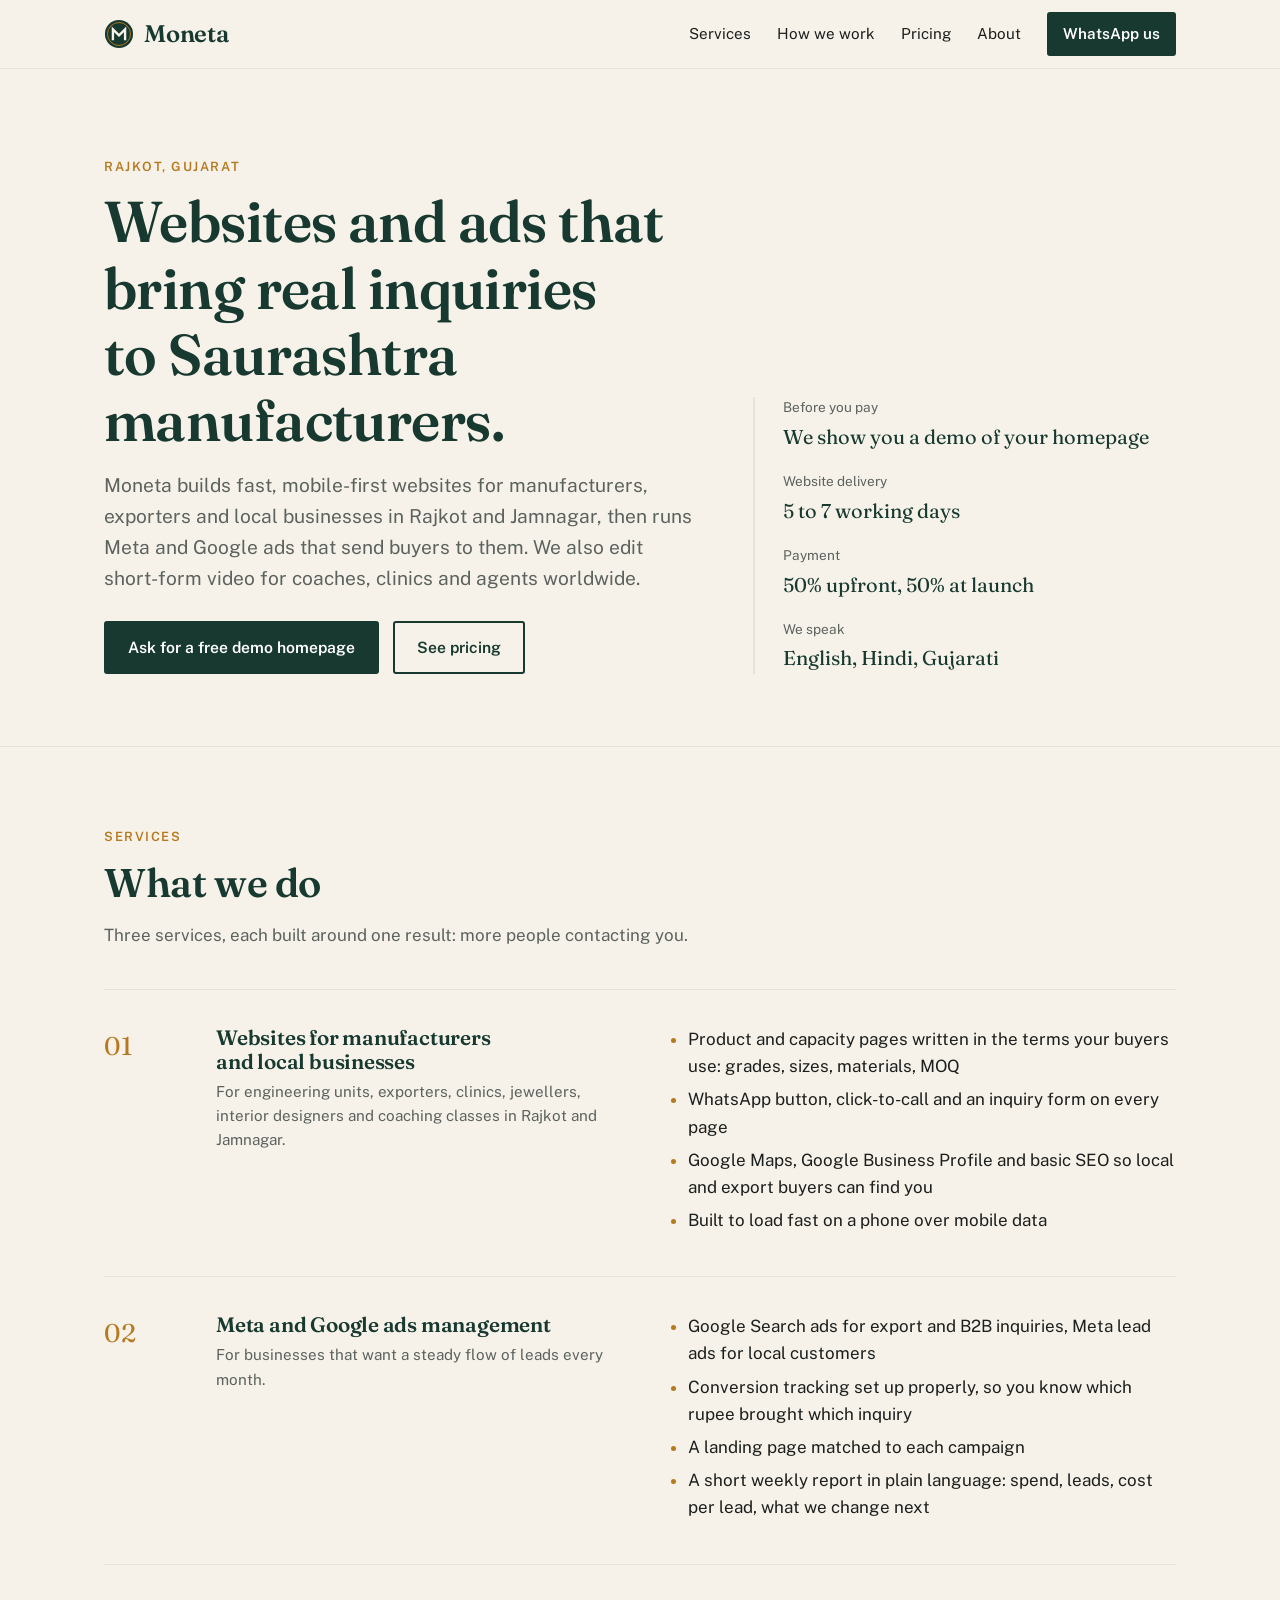
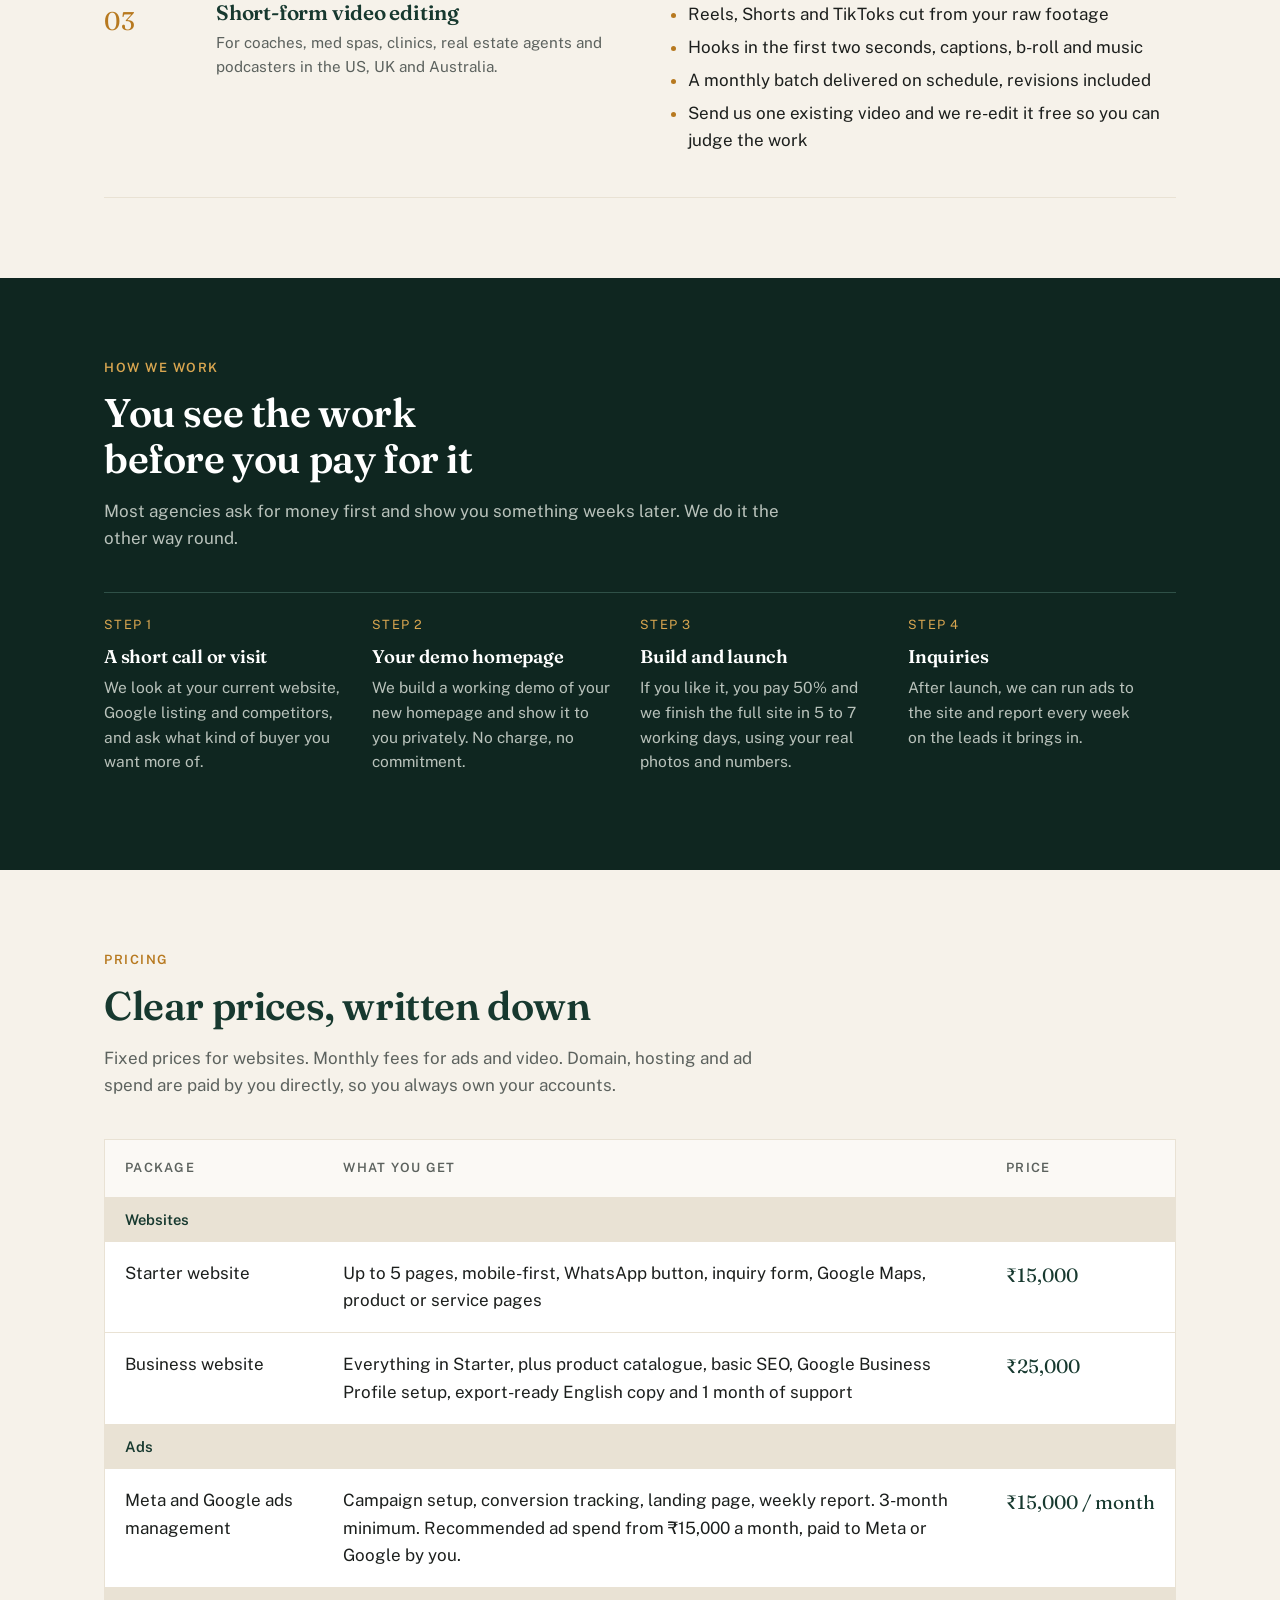
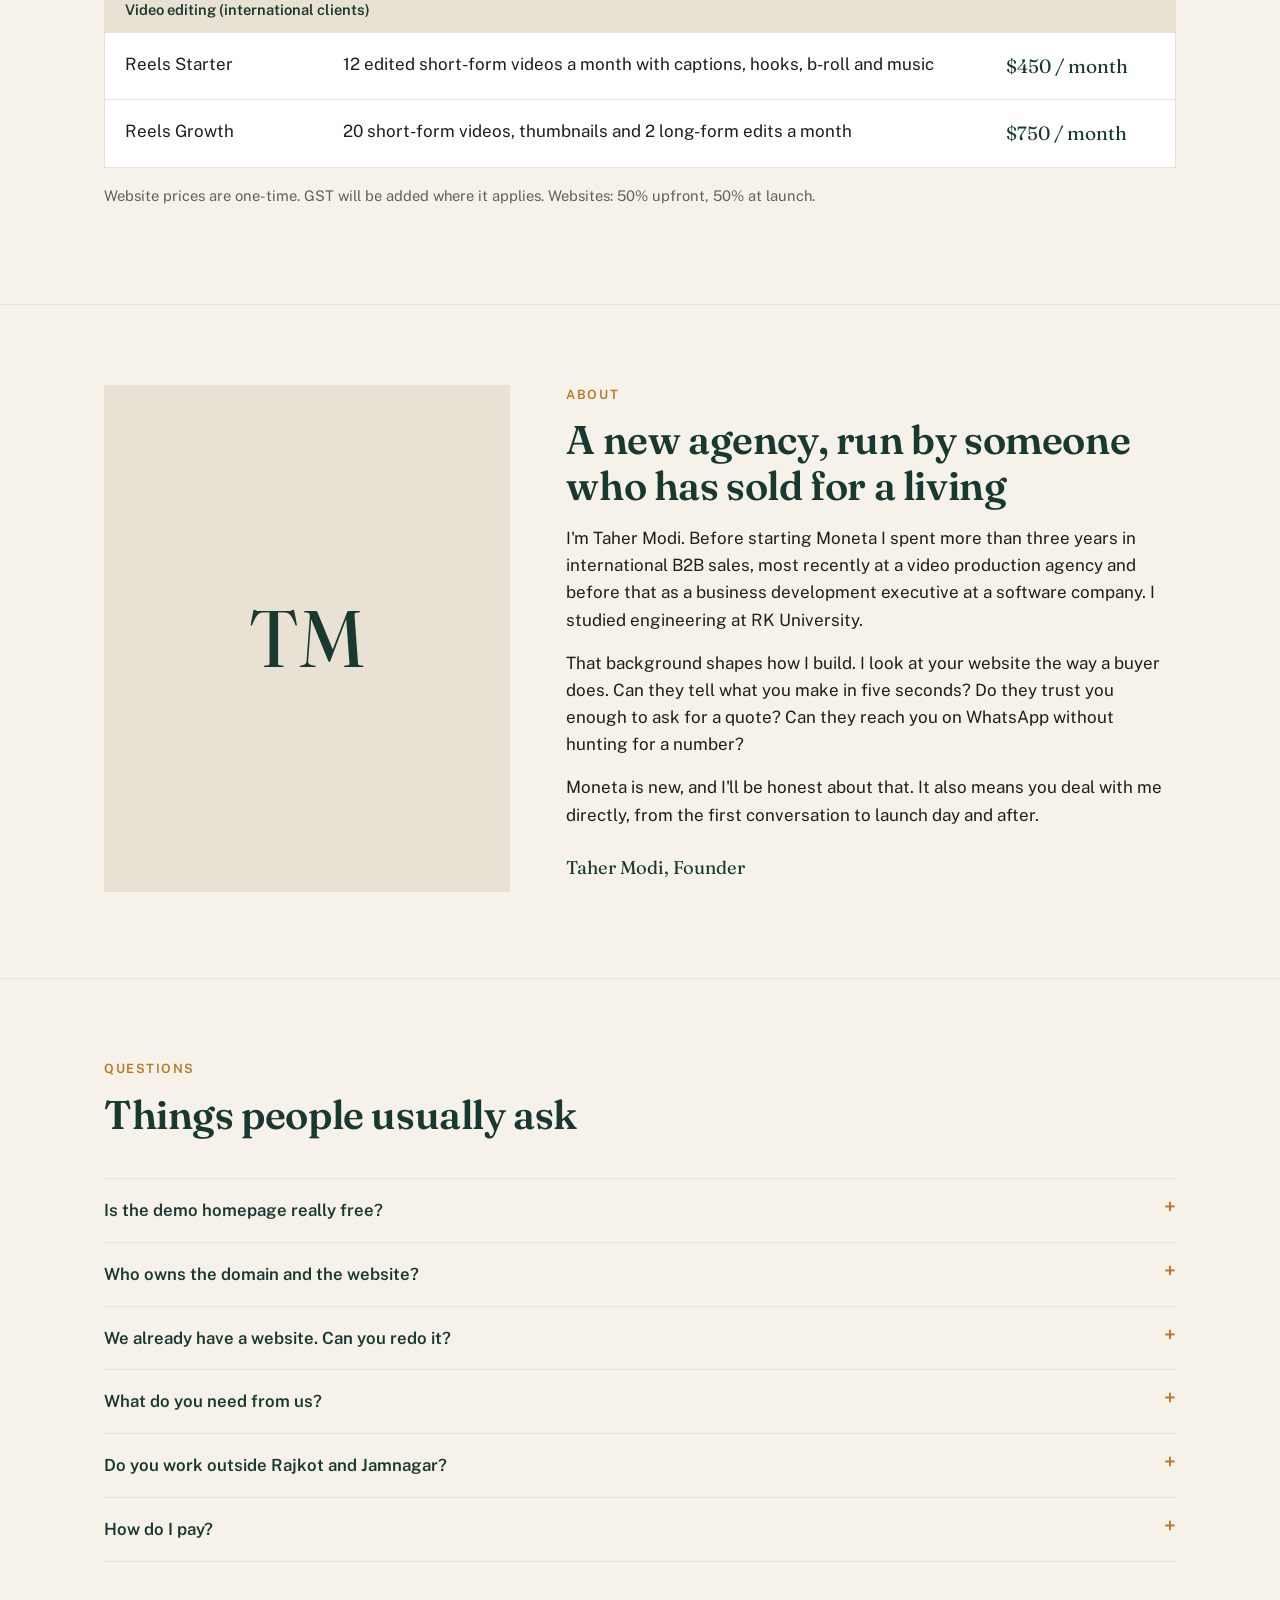
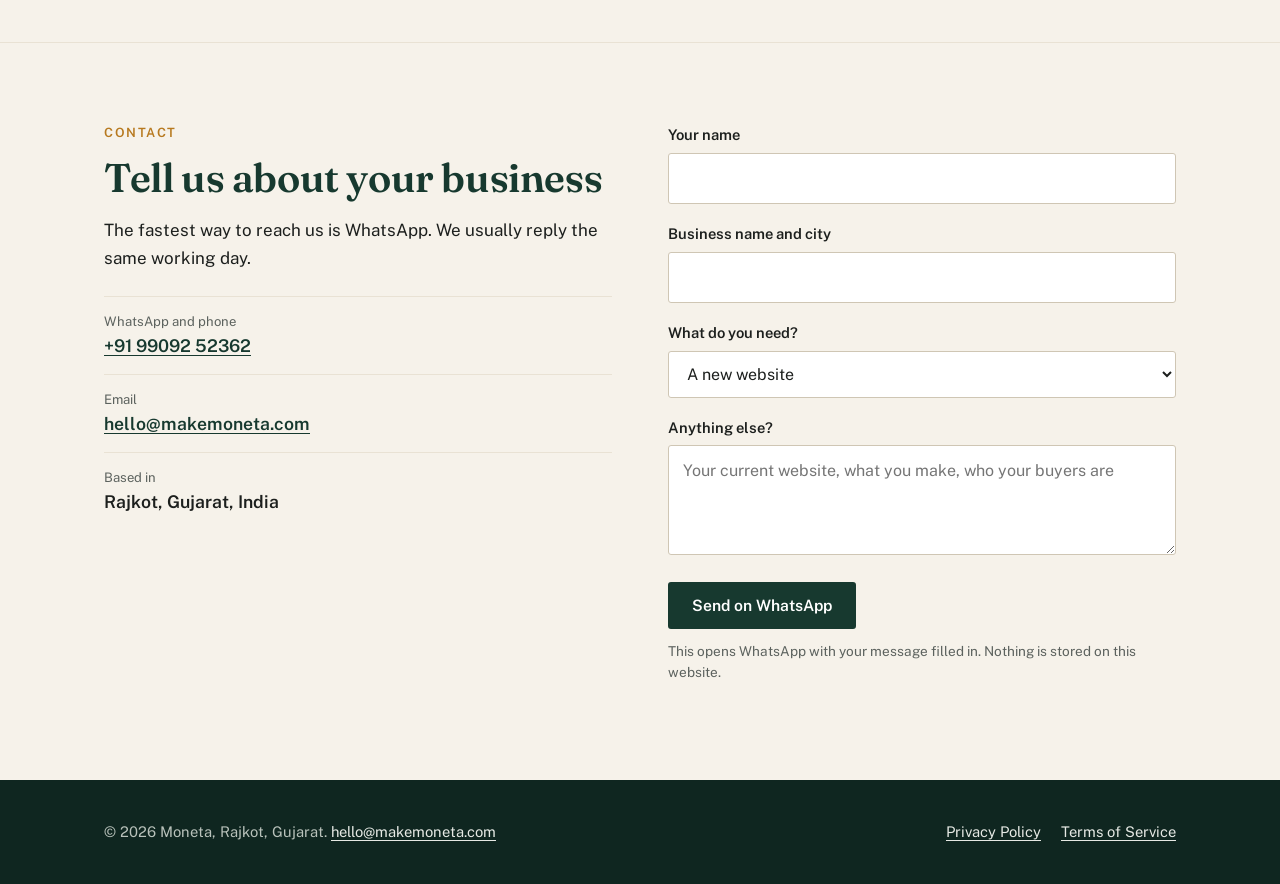
==== index.html @ 39cec923 "Add files via upload" ====
<!DOCTYPE html>
<html lang="en-IN">
<head>
<meta charset="utf-8">
<meta name="viewport" content="width=device-width, initial-scale=1">
<title>Moneta | Websites and ads for Rajkot and Jamnagar manufacturers</title>
<meta name="description" content="Moneta builds mobile-first websites and runs Meta and Google ads for manufacturers, exporters and local businesses in Rajkot and Jamnagar. See a free demo of your homepage before you pay.">
<link rel="canonical" href="https://www.makemoneta.com/">
<link rel="icon" href="favicon.svg" type="image/svg+xml">
<meta property="og:type" content="website">
<meta property="og:title" content="Moneta | Websites and ads that bring inquiries">
<meta property="og:description" content="Websites, Meta and Google ads for Rajkot and Jamnagar manufacturers. Short-form video editing for clients worldwide.">
<meta property="og:url" content="https://www.makemoneta.com/">
<meta name="theme-color" content="#17392f">
<link rel="preconnect" href="https://fonts.googleapis.com">
<link rel="preconnect" href="https://fonts.gstatic.com" crossorigin>
<link href="https://fonts.googleapis.com/css2?family=Fraunces:opsz,wght@9..144,500;9..144,600&family=Public+Sans:wght@400;600&display=swap" rel="stylesheet">
<link rel="stylesheet" href="styles.css">
<script type="application/ld+json">
{
  "@context": "https://schema.org",
  "@type": "ProfessionalService",
  "name": "Moneta",
  "url": "https://www.makemoneta.com/",
  "email": "hello@makemoneta.com",
  "telephone": "+91-99092-52362",
  "founder": { "@type": "Person", "name": "Taher Modi" },
  "address": { "@type": "PostalAddress", "addressLocality": "Rajkot", "addressRegion": "Gujarat", "addressCountry": "IN" },
  "areaServed": ["Rajkot", "Jamnagar", "Gujarat", "India", "Worldwide"],
  "description": "Websites, Meta and Google ads management, and short-form video editing."
}
</script>
</head>
<body>

<header class="site-header">
  <div class="wrap">
    <a class="brand" href="#top" aria-label="Moneta home">
      <svg viewBox="0 0 64 64" aria-hidden="true"><circle cx="32" cy="32" r="30" fill="#17392f"/><circle cx="32" cy="32" r="24.5" fill="none" stroke="#b7791f" stroke-width="2"/><path d="M19 43V22l13 13 13-13v21" fill="none" stroke="#f6f2ea" stroke-width="5" stroke-linecap="square"/></svg>
      <span>Moneta</span>
    </a>
    <nav class="nav" aria-label="Main">
      <a href="#services">Services</a>
      <a href="#process">How we work</a>
      <a href="#pricing">Pricing</a>
      <a href="#about">About</a>
      <a class="btn btn-primary btn-small" href="https://wa.me/919909252362?text=Hi%20Taher%2C%20I%20found%20Moneta%20on%20your%20website." target="_blank" rel="noopener">WhatsApp us</a>
    </nav>
  </div>
</header>

<main id="top">

<section class="hero">
  <div class="wrap">
    <div>
      <span class="label">Rajkot, Gujarat</span>
      <h1>Websites and ads that bring real inquiries to Saurashtra manufacturers.</h1>
      <p class="lead">Moneta builds fast, mobile-first websites for manufacturers, exporters and local businesses in Rajkot and Jamnagar, then runs Meta and Google ads that send buyers to them. We also edit short-form video for coaches, clinics and agents worldwide.</p>
      <div class="actions">
        <a class="btn btn-primary" href="https://wa.me/919909252362?text=Hi%20Taher%2C%20I%27d%20like%20a%20free%20demo%20homepage%20for%20my%20business." target="_blank" rel="noopener">Ask for a free demo homepage</a>
        <a class="btn btn-ghost" href="#pricing">See pricing</a>
      </div>
    </div>
    <aside class="hero-facts" aria-label="Key facts">
      <dl>
        <dt>Before you pay</dt>
        <dd>We show you a demo of your homepage</dd>
        <dt>Website delivery</dt>
        <dd>5 to 7 working days</dd>
        <dt>Payment</dt>
        <dd>50% upfront, 50% at launch</dd>
        <dt>We speak</dt>
        <dd>English, Hindi, Gujarati</dd>
      </dl>
    </aside>
  </div>
</section>

<section id="services" class="rule">
  <div class="wrap">
    <div class="section-head">
      <span class="label">Services</span>
      <h2>What we do</h2>
      <p>Three services, each built around one result: more people contacting you.</p>
    </div>

    <div class="service">
      <div class="num">01</div>
      <div>
        <h3>Websites for manufacturers and local businesses</h3>
        <p class="for">For engineering units, exporters, clinics, jewellers, interior designers and coaching classes in Rajkot and Jamnagar.</p>
      </div>
      <ul>
        <li>Product and capacity pages written in the terms your buyers use: grades, sizes, materials, MOQ</li>
        <li>WhatsApp button, click-to-call and an inquiry form on every page</li>
        <li>Google Maps, Google Business Profile and basic SEO so local and export buyers can find you</li>
        <li>Built to load fast on a phone over mobile data</li>
      </ul>
    </div>

    <div class="service">
      <div class="num">02</div>
      <div>
        <h3>Meta and Google ads management</h3>
        <p class="for">For businesses that want a steady flow of leads every month.</p>
      </div>
      <ul>
        <li>Google Search ads for export and B2B inquiries, Meta lead ads for local customers</li>
        <li>Conversion tracking set up properly, so you know which rupee brought which inquiry</li>
        <li>A landing page matched to each campaign</li>
        <li>A short weekly report in plain language: spend, leads, cost per lead, what we change next</li>
      </ul>
    </div>

    <div class="service">
      <div class="num">03</div>
      <div>
        <h3>Short-form video editing</h3>
        <p class="for">For coaches, med spas, clinics, real estate agents and podcasters in the US, UK and Australia.</p>
      </div>
      <ul>
        <li>Reels, Shorts and TikToks cut from your raw footage</li>
        <li>Hooks in the first two seconds, captions, b-roll and music</li>
        <li>A monthly batch delivered on schedule, revisions included</li>
        <li>Send us one existing video and we re-edit it free so you can judge the work</li>
      </ul>
    </div>
  </div>
</section>

<section id="process" class="dark">
  <div class="wrap">
    <div class="section-head">
      <span class="label">How we work</span>
      <h2>You see the work before you pay for it</h2>
      <p>Most agencies ask for money first and show you something weeks later. We do it the other way round.</p>
    </div>
    <ol class="steps">
      <li>
        <h3>A short call or visit</h3>
        <p>We look at your current website, Google listing and competitors, and ask what kind of buyer you want more of.</p>
      </li>
      <li>
        <h3>Your demo homepage</h3>
        <p>We build a working demo of your new homepage and show it to you privately. No charge, no commitment.</p>
      </li>
      <li>
        <h3>Build and launch</h3>
        <p>If you like it, you pay 50% and we finish the full site in 5 to 7 working days, using your real photos and numbers.</p>
      </li>
      <li>
        <h3>Inquiries</h3>
        <p>After launch, we can run ads to the site and report every week on the leads it brings in.</p>
      </li>
    </ol>
  </div>
</section>

<section id="pricing">
  <div class="wrap">
    <div class="section-head">
      <span class="label">Pricing</span>
      <h2>Clear prices, written down</h2>
      <p>Fixed prices for websites. Monthly fees for ads and video. Domain, hosting and ad spend are paid by you directly, so you always own your accounts.</p>
    </div>
    <table class="price-table">
      <thead>
        <tr><th scope="col">Package</th><th scope="col">What you get</th><th scope="col">Price</th></tr>
      </thead>
      <tbody>
        <tr class="group"><td colspan="3">Websites</td></tr>
        <tr>
          <td>Starter website</td>
          <td>Up to 5 pages, mobile-first, WhatsApp button, inquiry form, Google Maps, product or service pages</td>
          <td class="price">₹15,000</td>
        </tr>
        <tr>
          <td>Business website</td>
          <td>Everything in Starter, plus product catalogue, basic SEO, Google Business Profile setup, export-ready English copy and 1 month of support</td>
          <td class="price">₹25,000</td>
        </tr>
        <tr class="group"><td colspan="3">Ads</td></tr>
        <tr>
          <td>Meta and Google ads management</td>
          <td>Campaign setup, conversion tracking, landing page, weekly report. 3-month minimum. Recommended ad spend from ₹15,000 a month, paid to Meta or Google by you.</td>
          <td class="price">₹15,000 / month</td>
        </tr>
        <tr class="group"><td colspan="3">Video editing (international clients)</td></tr>
        <tr>
          <td>Reels Starter</td>
          <td>12 edited short-form videos a month with captions, hooks, b-roll and music</td>
          <td class="price">$450 / month</td>
        </tr>
        <tr>
          <td>Reels Growth</td>
          <td>20 short-form videos, thumbnails and 2 long-form edits a month</td>
          <td class="price">$750 / month</td>
        </tr>
      </tbody>
    </table>
    <p class="note">Website prices are one-time. GST will be added where it applies. Websites: 50% upfront, 50% at launch.</p>
  </div>
</section>

<section id="about" class="about rule">
  <div class="wrap">
    <div class="photo">
      <!-- Replace with a real photo: <img src="taher-modi.jpg" alt="Taher Modi, founder of Moneta" width="800" height="1000"> -->
      <div class="initials" aria-hidden="true">TM</div>
    </div>
    <div>
      <span class="label">About</span>
      <h2>A new agency, run by someone who has sold for a living</h2>
      <p>I'm Taher Modi. Before starting Moneta I spent more than three years in international B2B sales, most recently at a video production agency and before that as a business development executive at a software company. I studied engineering at RK University.</p>
      <p>That background shapes how I build. I look at your website the way a buyer does. Can they tell what you make in five seconds? Do they trust you enough to ask for a quote? Can they reach you on WhatsApp without hunting for a number?</p>
      <p>Moneta is new, and I'll be honest about that. It also means you deal with me directly, from the first conversation to launch day and after.</p>
      <p class="sign">Taher Modi, Founder</p>
    </div>
  </div>
</section>

<section id="faq" class="faq rule">
  <div class="wrap">
    <div class="section-head">
      <span class="label">Questions</span>
      <h2>Things people usually ask</h2>
    </div>
    <details>
      <summary>Is the demo homepage really free?</summary>
      <p>Yes. We build it so you can see exactly what you would get. If it isn't right for you, you owe nothing and we don't publish it anywhere.</p>
    </details>
    <details>
      <summary>Who owns the domain and the website?</summary>
      <p>You do. The domain and hosting are bought in your name and paid by you. After the final payment, the website files are yours too.</p>
    </details>
    <details>
      <summary>We already have a website. Can you redo it?</summary>
      <p>Yes, most of our work is replacing old or slow sites. We keep your domain, move over what is still useful and rewrite the rest.</p>
    </details>
    <details>
      <summary>What do you need from us?</summary>
      <p>Your logo, product list, a few real photos of your unit, machines and products, and any certifications. If you don't have good photos, we can arrange a visit to take them.</p>
    </details>
    <details>
      <summary>Do you work outside Rajkot and Jamnagar?</summary>
      <p>Yes. Website and ads work can be done anywhere in India over WhatsApp and video calls. Video editing clients are mostly in the US, UK and Australia.</p>
    </details>
    <details>
      <summary>How do I pay?</summary>
      <p>Bank transfer or UPI for Indian clients, with a proper invoice. International clients can pay by bank transfer or an agreed payment platform.</p>
    </details>
  </div>
</section>

<section id="contact" class="contact rule">
  <div class="wrap">
    <div>
      <span class="label">Contact</span>
      <h2>Tell us about your business</h2>
      <p>The fastest way to reach us is WhatsApp. We usually reply the same working day.</p>
      <ul class="contact-list">
        <li><span>WhatsApp and phone</span><a href="https://wa.me/919909252362" target="_blank" rel="noopener">+91 99092 52362</a></li>
        <li><span>Email</span><a href="mailto:hello@makemoneta.com">hello@makemoneta.com</a></li>
        <li><span>Based in</span><strong>Rajkot, Gujarat, India</strong></li>
      </ul>
    </div>
    <form id="wa-form" novalidate>
      <label for="f-name">Your name</label>
      <input id="f-name" name="name" type="text" autocomplete="name" required>
      <label for="f-biz">Business name and city</label>
      <input id="f-biz" name="business" type="text" autocomplete="organization">
      <label for="f-need">What do you need?</label>
      <select id="f-need" name="need">
        <option>A new website</option>
        <option>A redesign of my current website</option>
        <option>Meta or Google ads</option>
        <option>Short-form video editing</option>
        <option>Not sure yet</option>
      </select>
      <label for="f-msg">Anything else?</label>
      <textarea id="f-msg" name="message" placeholder="Your current website, what you make, who your buyers are"></textarea>
      <button class="btn btn-primary" type="submit">Send on WhatsApp</button>
      <p class="hint">This opens WhatsApp with your message filled in. Nothing is stored on this website.</p>
    </form>
  </div>
</section>

</main>

<footer class="site-footer">
  <div class="wrap">
    <div>© 2026 Moneta, Rajkot, Gujarat. <a href="mailto:hello@makemoneta.com">hello@makemoneta.com</a></div>
    <nav aria-label="Legal">
      <a href="privacy.html">Privacy Policy</a>
      <a href="terms.html">Terms of Service</a>
    </nav>
  </div>
</footer>


<script>
document.getElementById('wa-form').addEventListener('submit', function (e) {
  e.preventDefault();
  var f = e.target.elements;
  var name = f['name'].value.trim();
  if (!name) { f['name'].focus(); return; }
  var lines = [
    'Hi Taher, I found Moneta on your website.',
    'Name: ' + name,
    f.business.value.trim() ? 'Business: ' + f.business.value.trim() : '',
    'Need: ' + f.need.value,
    f.message.value.trim() ? 'Details: ' + f.message.value.trim() : ''
  ].filter(Boolean).join('\n');
  window.open('https://wa.me/919909252362?text=' + encodeURIComponent(lines), '_blank', 'noopener');
});
</script>
</body>
</html>
---- styles.css ----
/* Moneta brand tokens: see brand guide (claude/moneta-brand-guide.md) */
:root {
  --ink: #1c1f1d;          /* body text */
  --forest: #17392f;       /* primary brand colour */
  --forest-deep: #0f2620;  /* dark sections */
  --brass: #b7791f;        /* accent, use sparingly */
  --paper: #f6f2ea;        /* page background */
  --sand: #e9e2d4;         /* panels, rules */
  --muted: #5c625e;        /* secondary text */
  --white: #ffffff;
  --serif: "Fraunces", Georgia, "Times New Roman", serif;
  --sans: "Public Sans", "Segoe UI", Roboto, Arial, sans-serif;
  --max: 1120px;
}

* { box-sizing: border-box; }
html { scroll-behavior: smooth; }
body {
  margin: 0;
  background: var(--paper);
  color: var(--ink);
  font-family: var(--sans);
  font-size: 17px;
  line-height: 1.6;
  -webkit-font-smoothing: antialiased;
}
img { max-width: 100%; display: block; }
a { color: var(--forest); text-underline-offset: 3px; }
a:hover { color: var(--brass); }
:focus-visible { outline: 2px solid var(--brass); outline-offset: 3px; }

.wrap { max-width: var(--max); margin: 0 auto; padding: 0 24px; }

h1, h2, h3 {
  font-family: var(--serif);
  font-weight: 600;
  line-height: 1.15;
  letter-spacing: -0.01em;
  color: var(--forest);
  margin: 0 0 16px;
  text-wrap: balance;
}
h1 { font-size: clamp(2.3rem, 5vw, 3.6rem); }
h2 { font-size: clamp(1.8rem, 3.4vw, 2.5rem); }
h3 { font-size: 1.3rem; }
p { margin: 0 0 16px; }

.label {
  font-size: 0.8rem;
  font-weight: 600;
  letter-spacing: 0.12em;
  text-transform: uppercase;
  color: var(--brass);
  margin-bottom: 12px;
  display: block;
}

/* Header */
.site-header {
  border-bottom: 1px solid var(--sand);
  background: var(--paper);
  position: sticky; top: 0; z-index: 10;
}
.site-header .wrap {
  display: flex; align-items: center; justify-content: space-between;
  height: 68px; gap: 24px;
}
.brand { display: flex; align-items: center; gap: 10px; text-decoration: none; color: var(--forest); }
.brand svg { width: 30px; height: 30px; }
.brand span { font-family: var(--serif); font-size: 1.5rem; font-weight: 600; letter-spacing: -0.01em; }
.nav { display: flex; gap: 26px; align-items: center; }
.nav a { text-decoration: none; color: var(--ink); font-size: 0.95rem; }
.nav a:hover { color: var(--forest); text-decoration: underline; }
.nav a.btn-primary, .nav a.btn-primary:hover { color: var(--white); text-decoration: none; }

.btn {
  display: inline-block;
  padding: 12px 22px;
  font-family: var(--sans);
  font-weight: 600;
  font-size: 0.98rem;
  text-decoration: none;
  border: 2px solid var(--forest);
  border-radius: 3px;
  cursor: pointer;
  transition: background-color .15s, color .15s;
}
.btn-primary { background: var(--forest); color: var(--white); }
.btn-primary:hover { background: var(--forest-deep); color: var(--white); }
.btn-ghost { background: transparent; color: var(--forest); }
.btn-ghost:hover { background: var(--forest); color: var(--white); }
.btn-small { padding: 8px 14px; font-size: 0.9rem; }

/* Hero */
.hero { padding: 88px 0 72px; }
.hero .wrap { display: grid; grid-template-columns: 1.4fr 1fr; gap: 56px; align-items: end; }
.hero p.lead { font-size: 1.2rem; color: var(--muted); max-width: 34em; }
.hero .actions { display: flex; gap: 14px; flex-wrap: wrap; margin-top: 28px; }
.hero-facts { border-left: 2px solid var(--sand); padding-left: 28px; }
.hero-facts dl { margin: 0; }
.hero-facts dt { font-size: 0.85rem; color: var(--muted); margin-top: 18px; }
.hero-facts dt:first-child { margin-top: 0; }
.hero-facts dd { margin: 2px 0 0; font-family: var(--serif); font-size: 1.25rem; color: var(--forest); }

/* Sections */
section { padding: 80px 0; }
.rule { border-top: 1px solid var(--sand); }
.section-head { max-width: 40em; margin-bottom: 40px; }
.section-head p { color: var(--muted); }

/* Services: stacked rows, not cards */
.service {
  display: grid;
  grid-template-columns: 80px 1fr 1.2fr;
  gap: 32px;
  padding: 36px 0;
  border-top: 1px solid var(--sand);
}
.service:last-child { border-bottom: 1px solid var(--sand); }
.service .num { font-family: var(--serif); font-size: 1.6rem; color: var(--brass); }
.service h3 { margin-bottom: 6px; }
.service .for { color: var(--muted); font-size: 0.95rem; margin: 0; }
.service ul { margin: 0; padding-left: 18px; }
.service li { margin-bottom: 6px; }
.service li::marker { color: var(--brass); }

/* Process */
.dark { background: var(--forest-deep); color: #e6e9e4; }
.dark h2, .dark h3 { color: var(--white); }
.dark .label { color: #d9a650; }
.dark .section-head p { color: #b9c2bb; }
.steps { list-style: none; margin: 0; padding: 0; display: grid; grid-template-columns: repeat(4, 1fr); gap: 0; counter-reset: step; }
.steps li { padding: 0 28px 0 0; border-top: 1px solid #2f5047; padding-top: 22px; counter-increment: step; }
.steps li::before { content: "Step " counter(step); display: block; font-size: 0.8rem; letter-spacing: 0.1em; text-transform: uppercase; color: #d9a650; margin-bottom: 10px; }
.steps h3 { font-size: 1.15rem; margin-bottom: 8px; }
.steps p { color: #b9c2bb; font-size: 0.97rem; }

/* Pricing table */
.price-table { width: 100%; border-collapse: collapse; background: var(--white); border: 1px solid var(--sand); }
.price-table th, .price-table td { text-align: left; padding: 18px 20px; border-bottom: 1px solid var(--sand); vertical-align: top; }
.price-table thead th { font-size: 0.8rem; letter-spacing: 0.1em; text-transform: uppercase; color: var(--muted); font-weight: 600; background: #fbf9f5; }
.price-table td.price { font-family: var(--serif); font-size: 1.2rem; color: var(--forest); white-space: nowrap; }
.price-table tr.group td { background: var(--sand); font-weight: 600; color: var(--forest); padding: 10px 20px; font-size: 0.92rem; }
.note { font-size: 0.92rem; color: var(--muted); margin-top: 16px; }

/* About */
.about .wrap { display: grid; grid-template-columns: 1fr 1.5fr; gap: 56px; align-items: start; }
.about .photo { background: var(--sand); aspect-ratio: 4 / 5; }
.about .photo img { width: 100%; height: 100%; object-fit: cover; }
.about .initials { width: 100%; height: 100%; display: flex; align-items: center; justify-content: center; font-family: var(--serif); font-size: 5rem; color: var(--forest); }
.about .sign { font-family: var(--serif); font-size: 1.15rem; color: var(--forest); margin-top: 24px; }

/* FAQ */
.faq details { border-top: 1px solid var(--sand); padding: 18px 0; }
.faq details:last-child { border-bottom: 1px solid var(--sand); }
.faq summary { cursor: pointer; font-weight: 600; font-size: 1.05rem; color: var(--forest); list-style: none; }
.faq summary::-webkit-details-marker { display: none; }
.faq summary::after { content: "+"; float: right; color: var(--brass); font-size: 1.3rem; line-height: 1; }
.faq details[open] summary::after { content: "\2212"; }
.faq details p { margin: 12px 0 0; color: var(--muted); max-width: 46em; }

/* Contact */
.contact .wrap { display: grid; grid-template-columns: 1fr 1fr; gap: 56px; }
.contact-list { list-style: none; padding: 0; margin: 24px 0 0; }
.contact-list li { padding: 14px 0; border-top: 1px solid var(--sand); }
.contact-list span { display: block; font-size: 0.82rem; color: var(--muted); }
.contact-list a, .contact-list strong { font-size: 1.1rem; font-weight: 600; }
form label { display: block; font-weight: 600; font-size: 0.92rem; margin: 0 0 6px; }
form input, form select, form textarea {
  width: 100%; padding: 12px 14px; font: inherit; font-size: 1rem;
  border: 1px solid #cfc6b4; background: var(--white); border-radius: 3px; margin-bottom: 18px; color: var(--ink);
}
form textarea { min-height: 110px; resize: vertical; }
form .hint { font-size: 0.85rem; color: var(--muted); margin-top: 12px; }

/* Footer */
.site-footer { background: var(--forest-deep); color: #b9c2bb; padding: 40px 0; font-size: 0.92rem; }
.site-footer .wrap { display: flex; justify-content: space-between; gap: 24px; flex-wrap: wrap; }
.site-footer a { color: #e6e9e4; }
.site-footer nav { display: flex; gap: 20px; flex-wrap: wrap; }

/* Legal pages */
.legal { padding: 64px 0 80px; }
.legal .wrap { max-width: 760px; }
.legal h2 { font-size: 1.4rem; margin-top: 36px; }
.legal .updated { color: var(--muted); font-size: 0.92rem; }

/* Floating WhatsApp (mobile) */
.wa-float {
  position: fixed; right: 16px; bottom: 16px; z-index: 20;
  background: #1f7a4d; color: var(--white); text-decoration: none;
  padding: 12px 18px; border-radius: 3px; font-weight: 600; font-size: 0.95rem;
  display: none;
}
.wa-float:hover { color: var(--white); background: #17603c; }

@media (max-width: 900px) {
  .nav a:not(.btn) { display: none; }
  .hero { padding: 56px 0 48px; }
  .hero .wrap, .about .wrap, .contact .wrap { grid-template-columns: 1fr; gap: 36px; }
  .hero-facts { border-left: 0; border-top: 2px solid var(--sand); padding: 24px 0 0; }
  .service { grid-template-columns: 1fr; gap: 10px; }
  .steps { grid-template-columns: 1fr 1fr; row-gap: 32px; }
  section { padding: 60px 0; }
  .about .photo { max-width: 320px; }
  .price-table th, .price-table td { padding: 14px 12px; }
}
@media (max-width: 560px) {
  .steps { grid-template-columns: 1fr; }
  .price-table thead { display: none; }
  .price-table, .price-table tbody, .price-table tr, .price-table td { display: block; width: 100%; }
  .price-table tr { border-bottom: 1px solid var(--sand); }
  .price-table td { border: 0; padding: 6px 14px; }
  .price-table td:first-child { padding-top: 16px; font-weight: 600; }
  .price-table td:last-child { padding-bottom: 16px; }
}
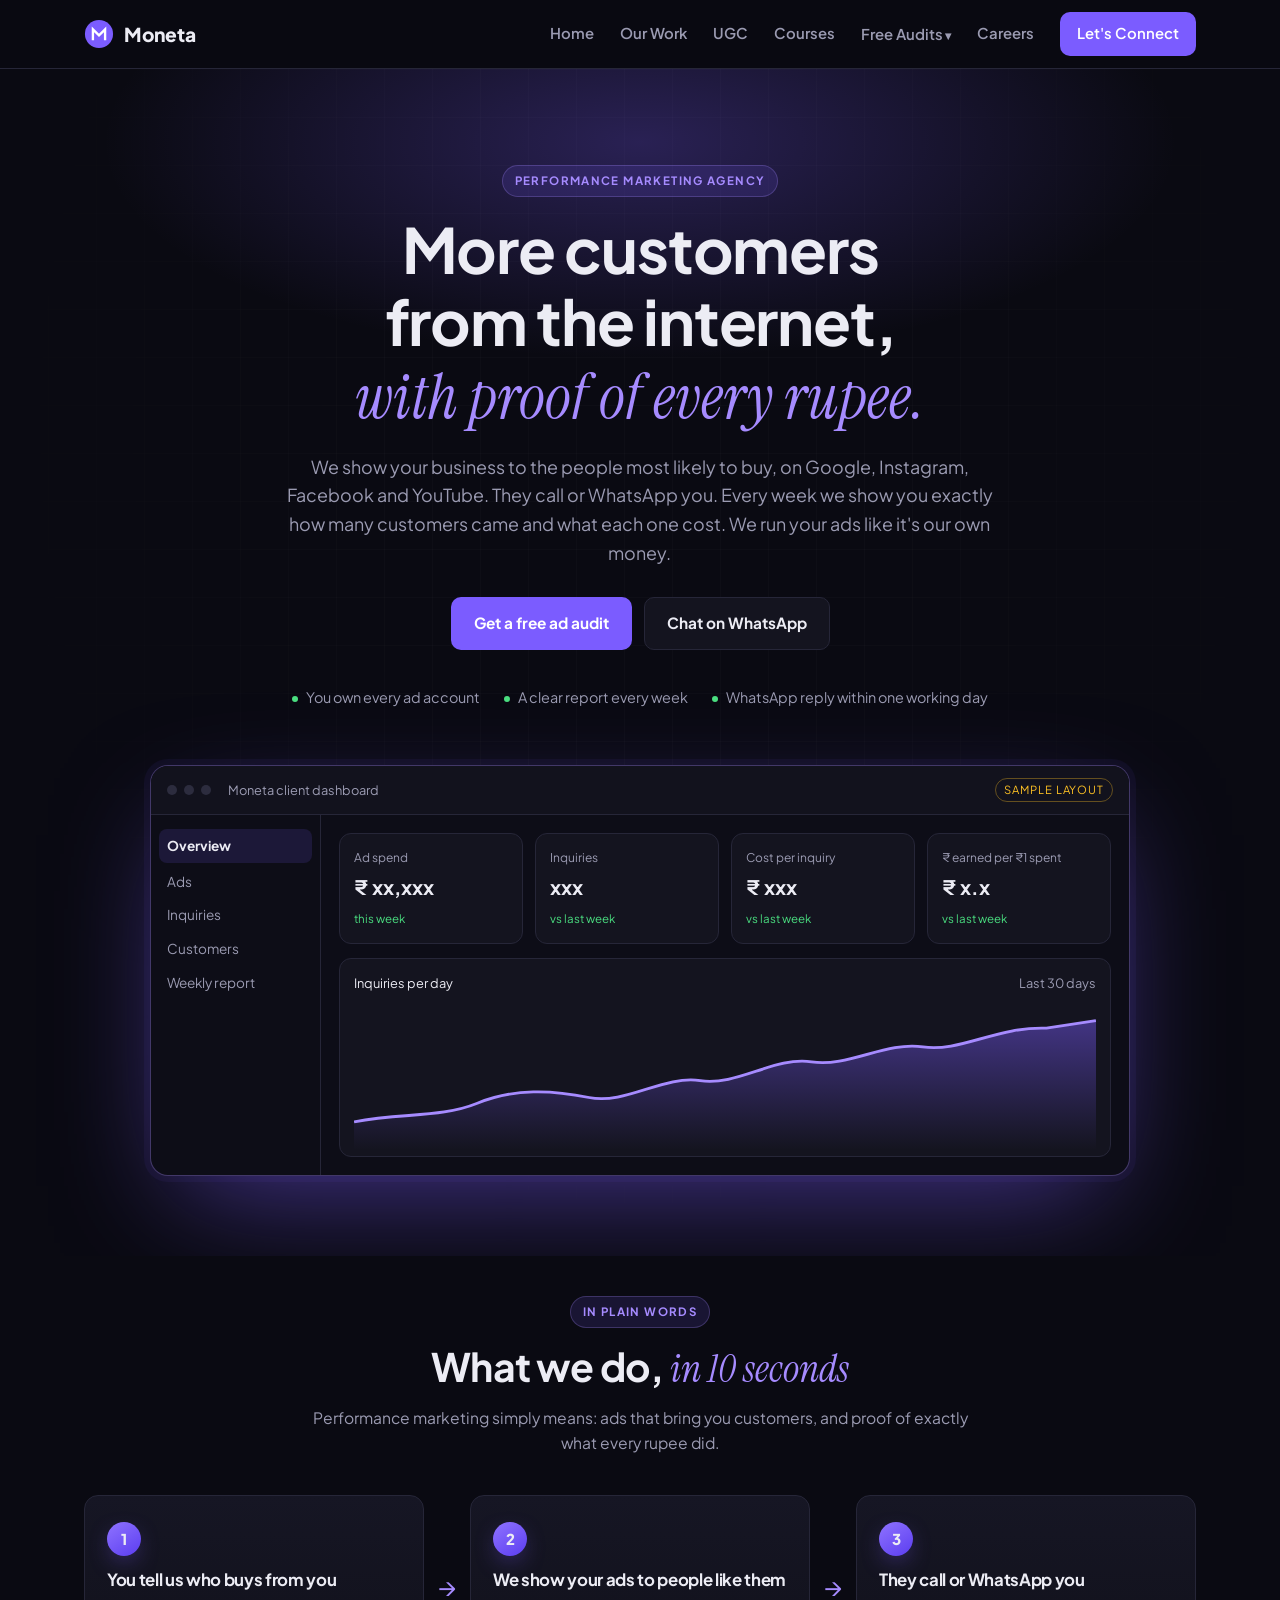
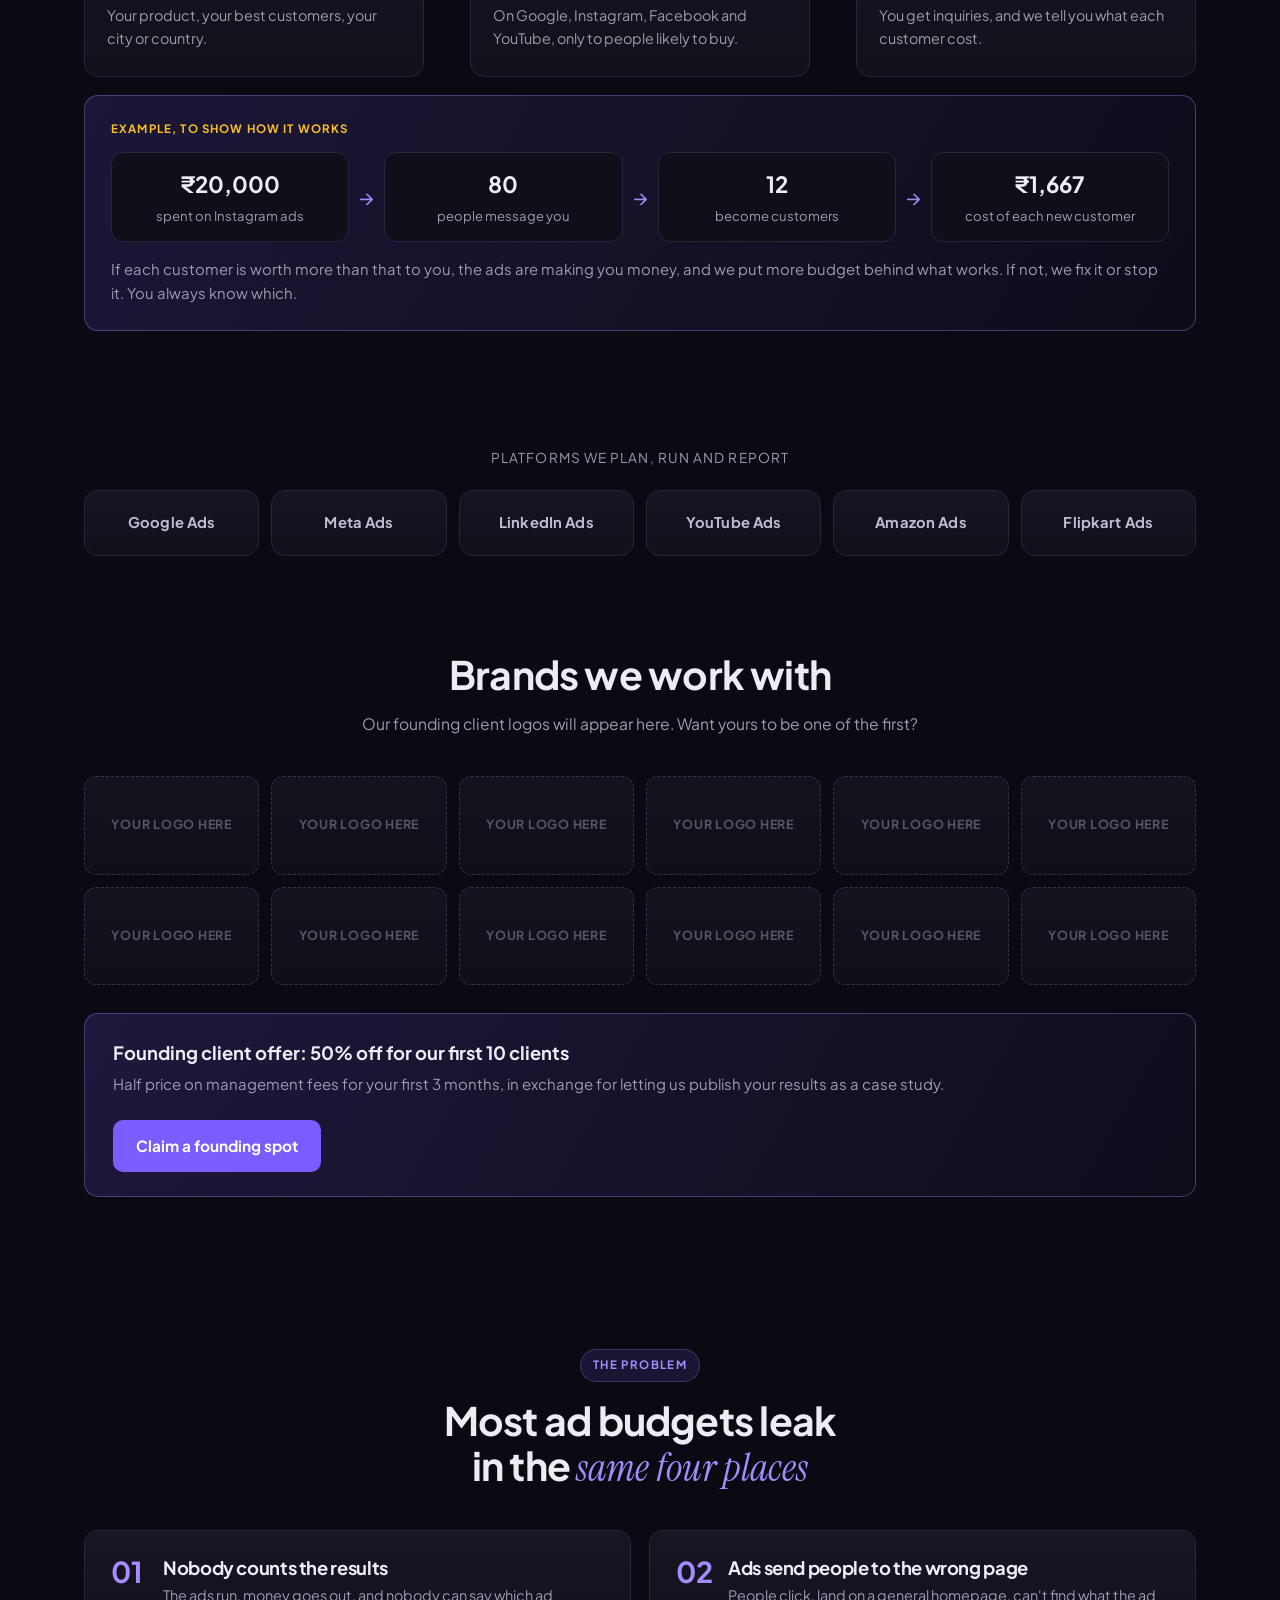
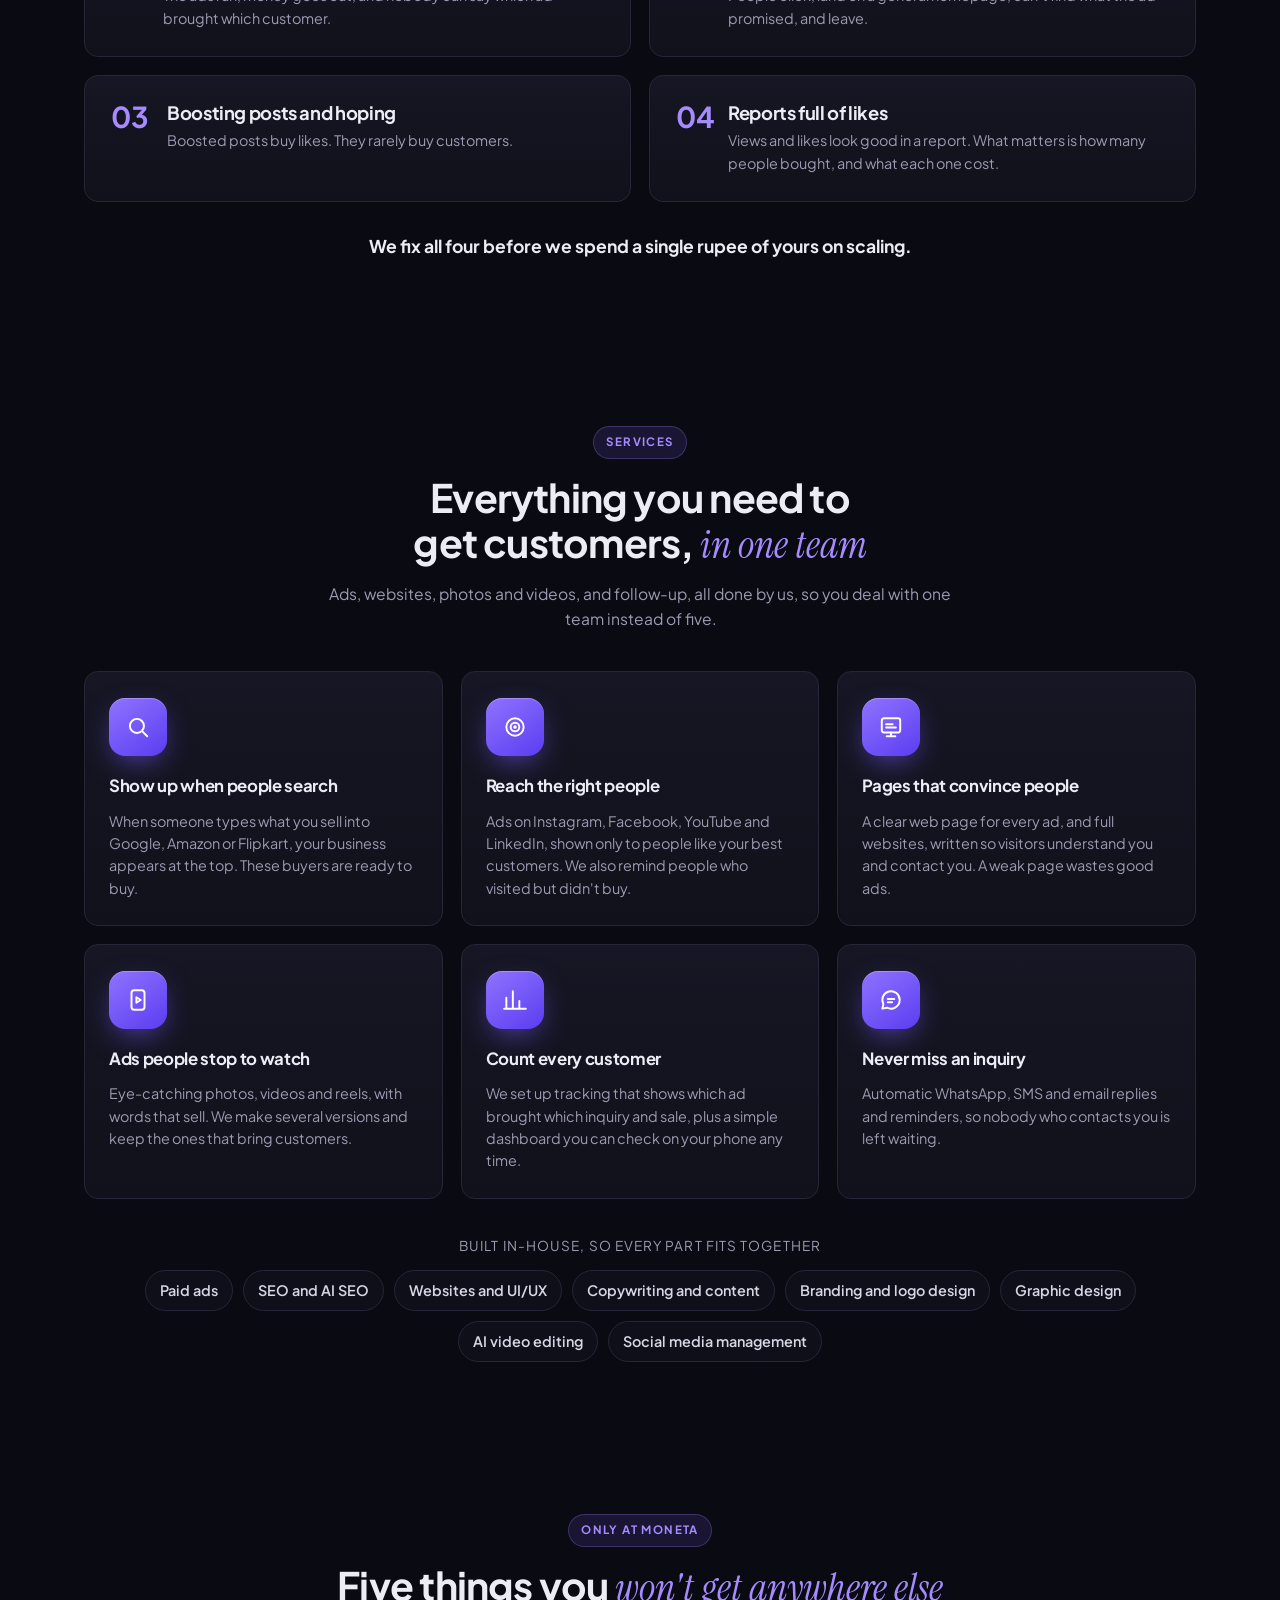
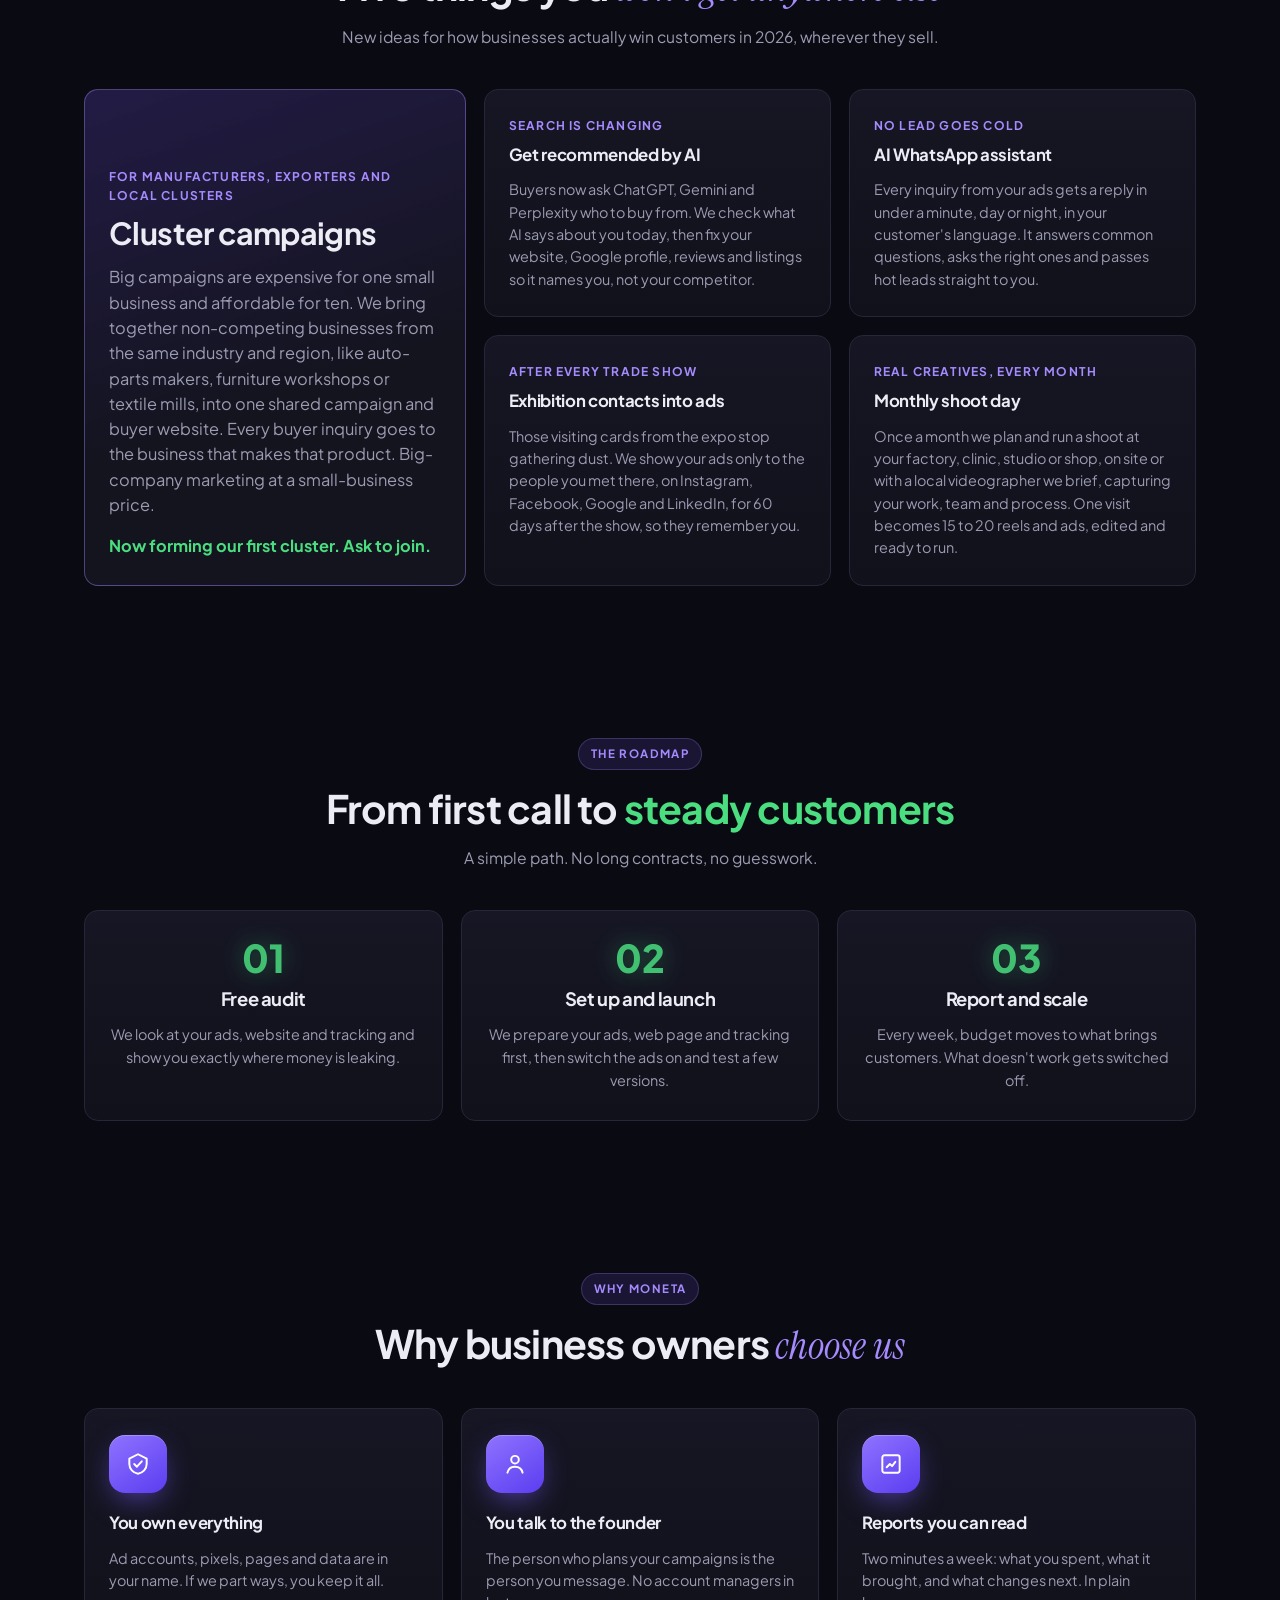
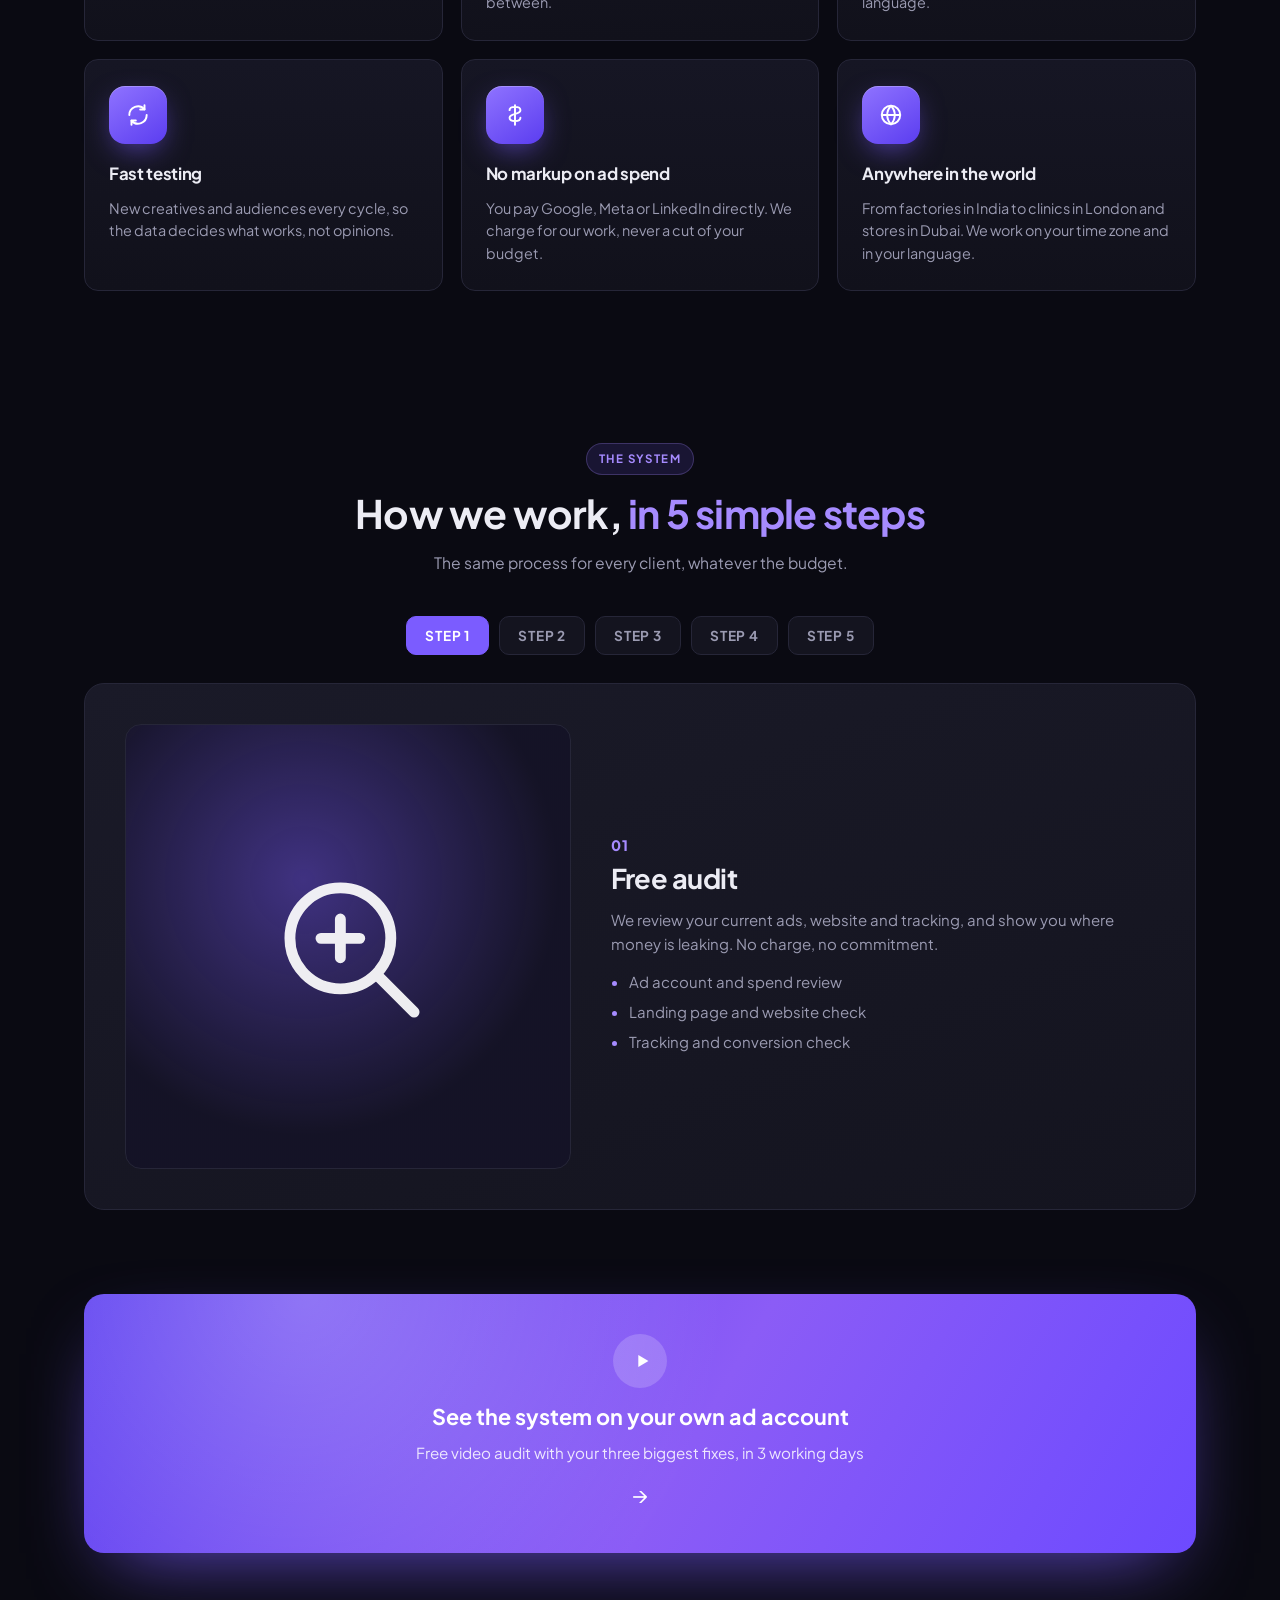
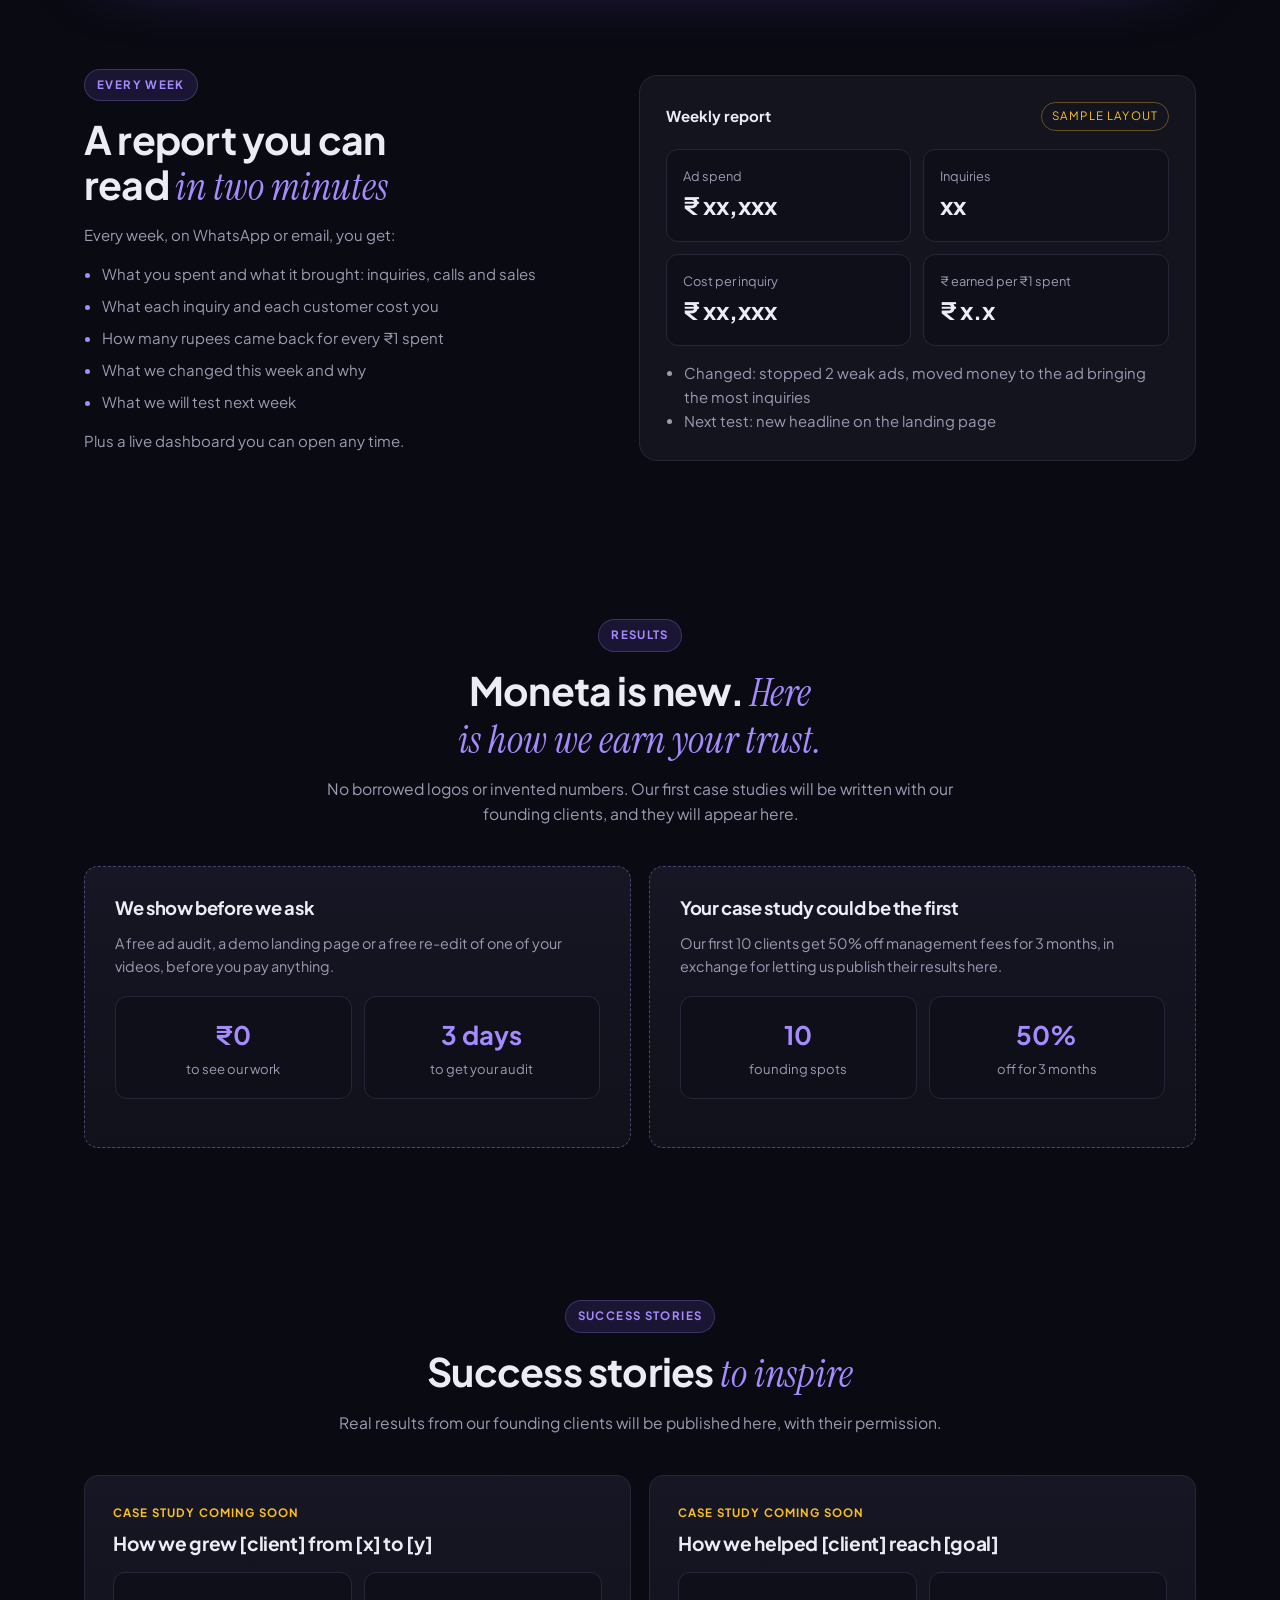
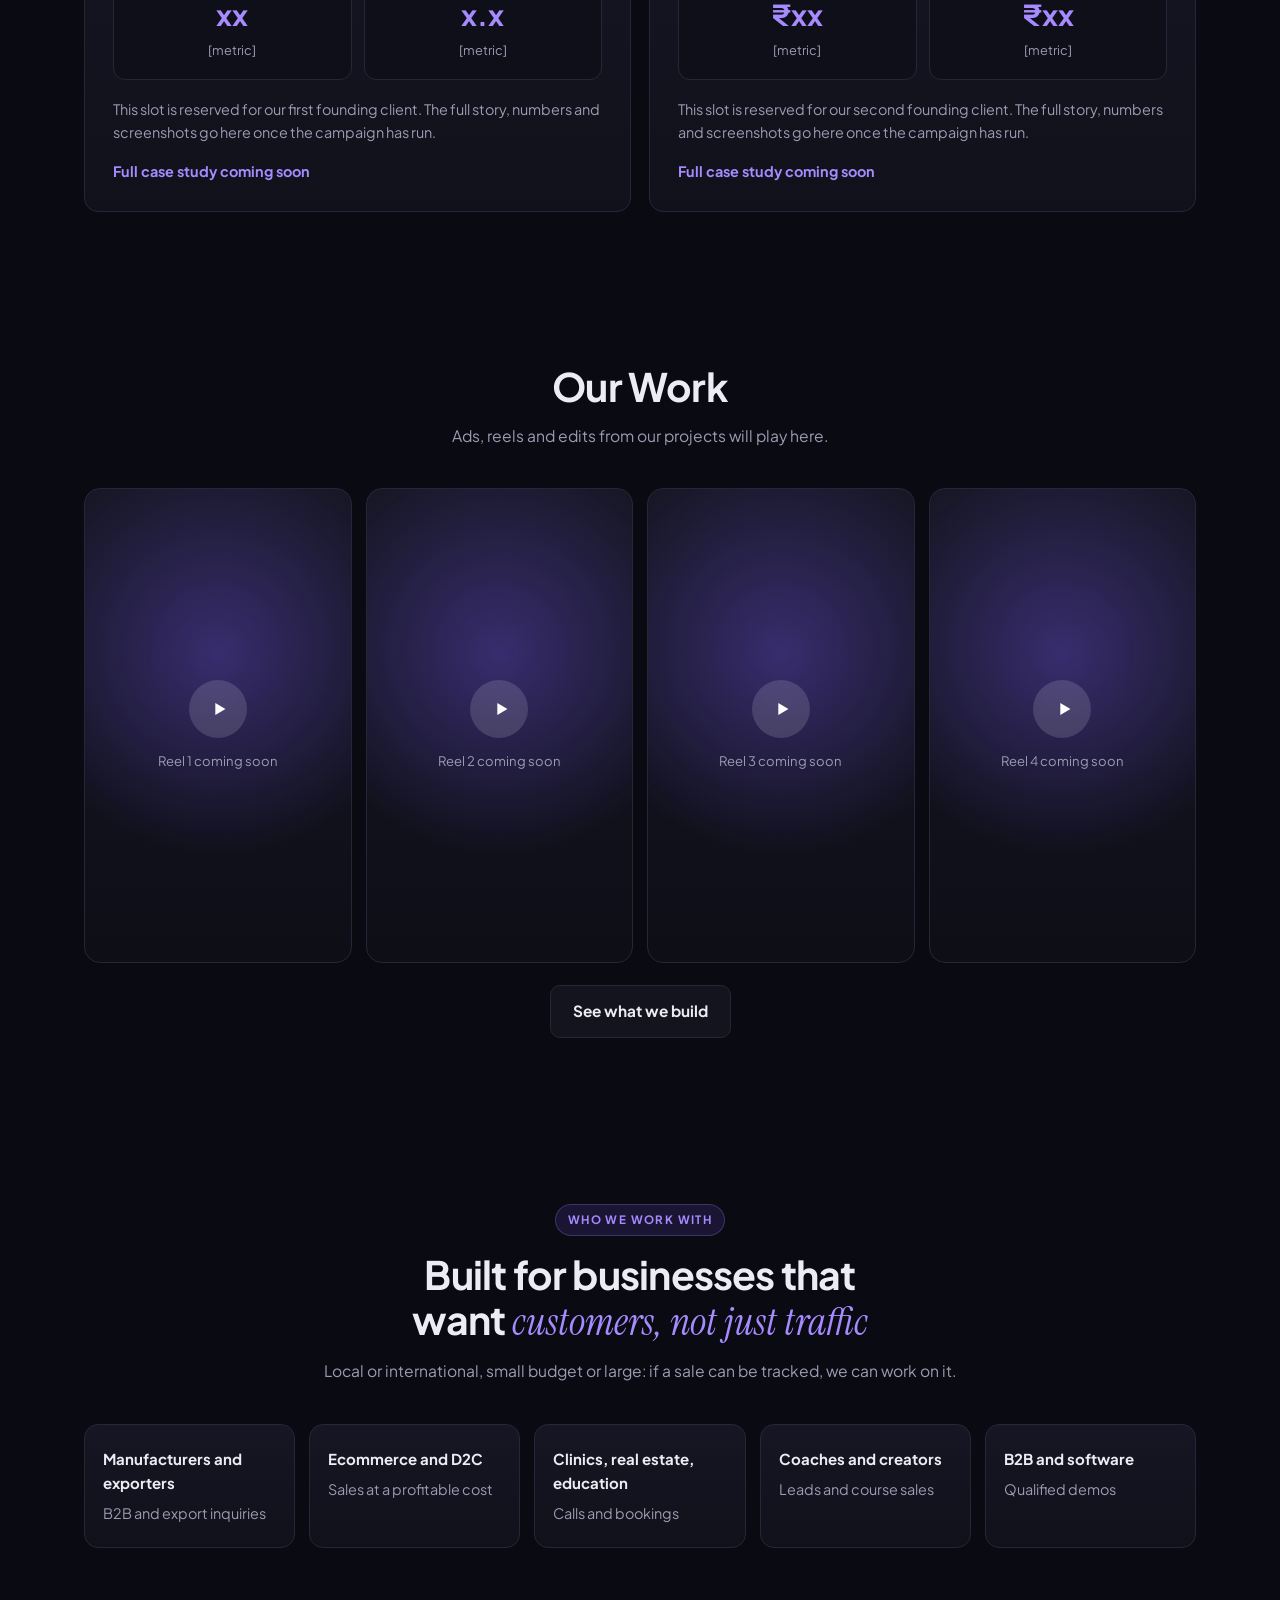
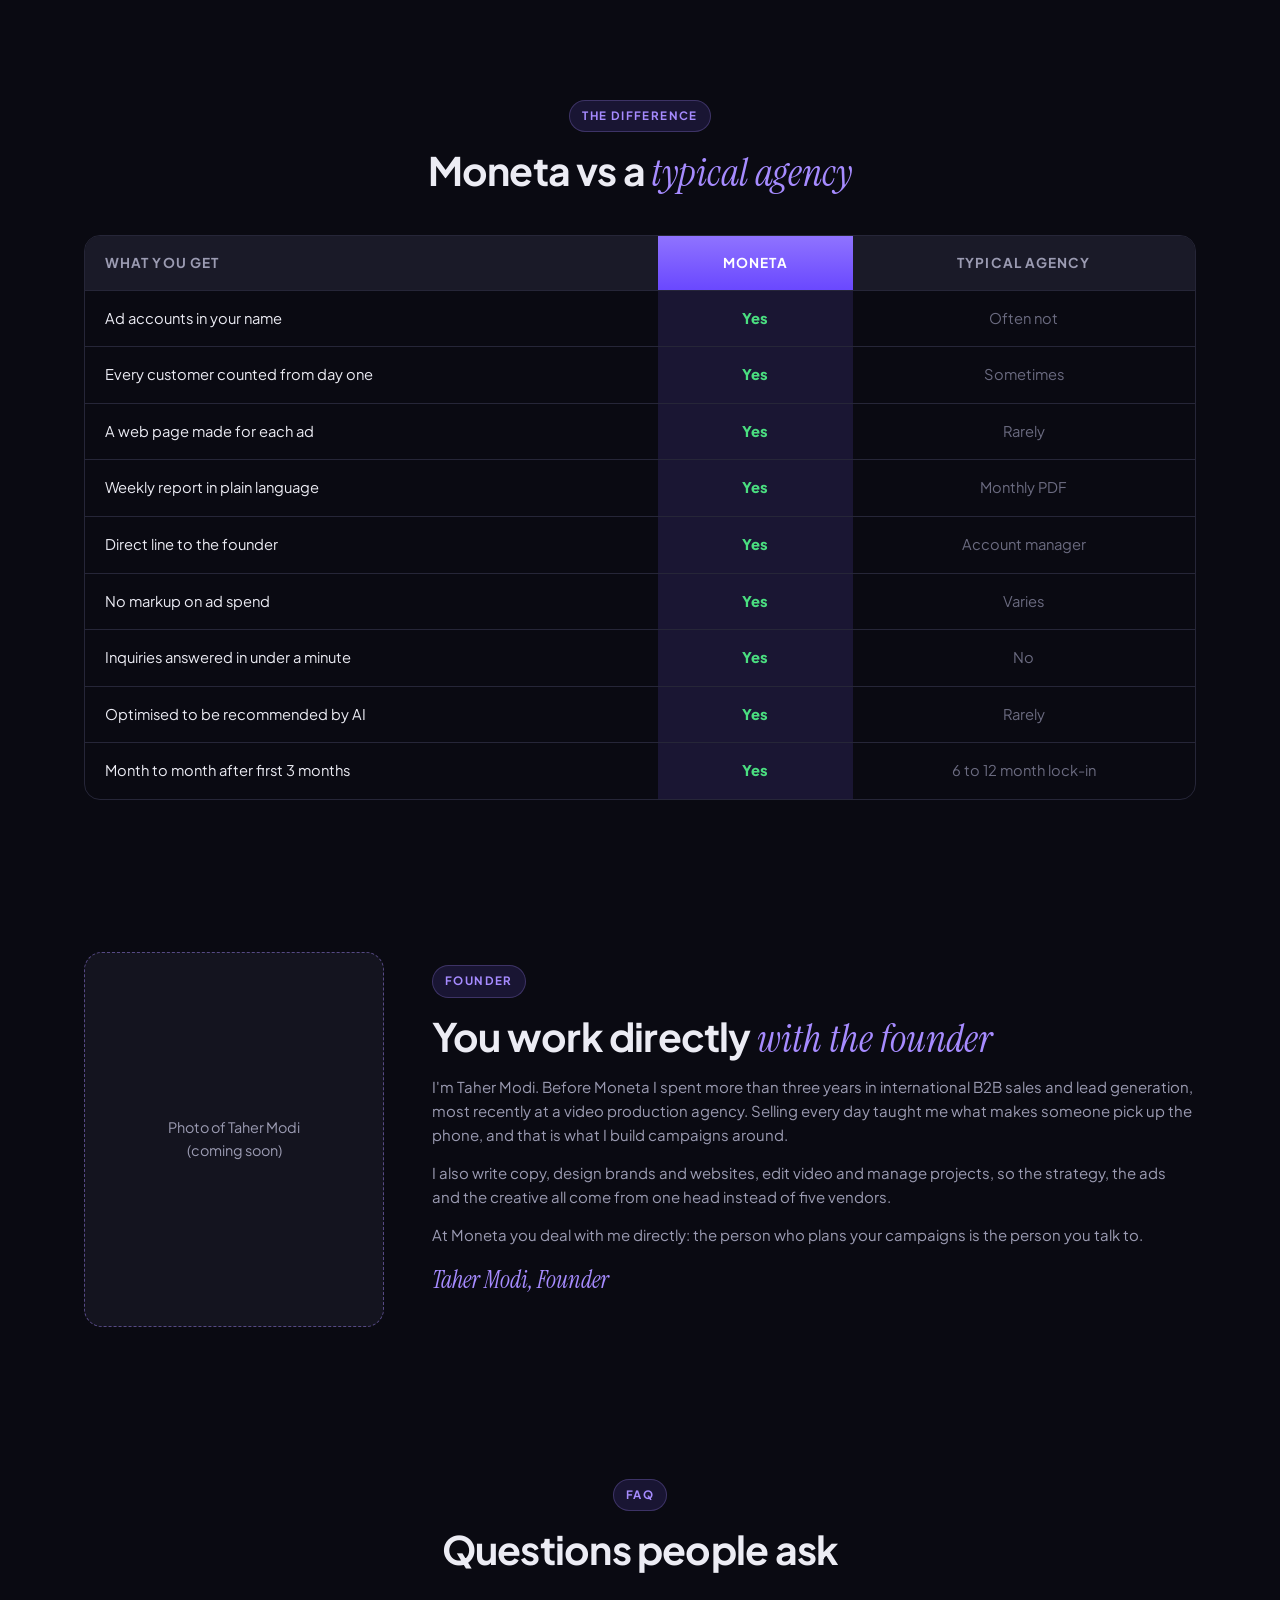
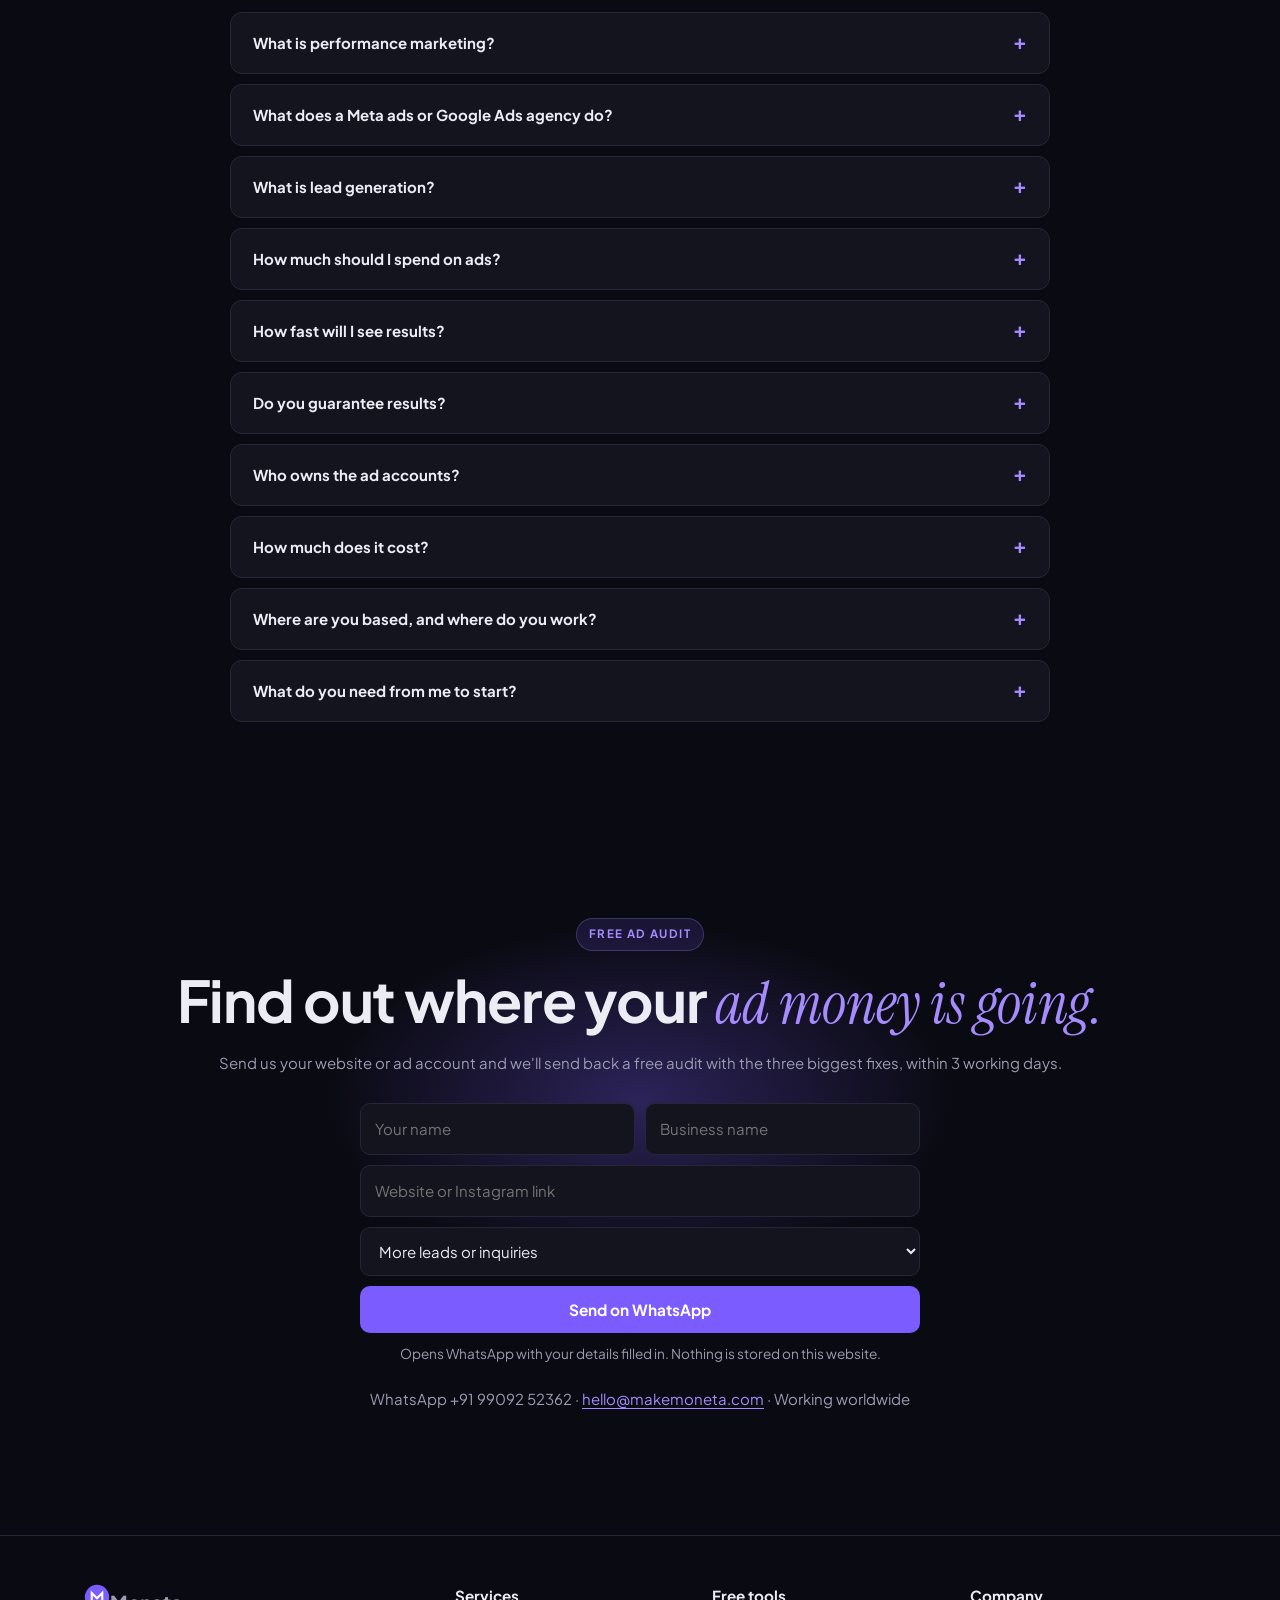
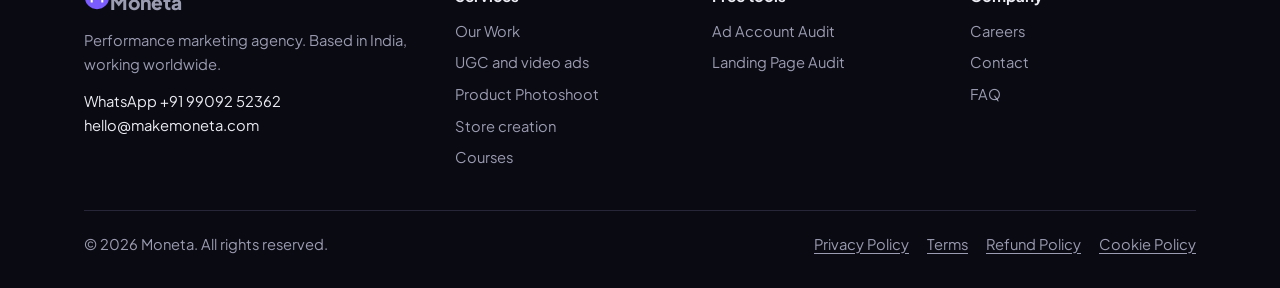
==== commit 86a18e75: "Website v2: 9 pages, plain-language copy" ====
--- a/index.html
+++ b/index.html
@@ -1,288 +1,520 @@
 <!DOCTYPE html>
-<html lang="en-IN">
+<html lang="en">
 <head>
 <meta charset="utf-8">
 <meta name="viewport" content="width=device-width, initial-scale=1">
-<title>Moneta | Websites and ads for Rajkot and Jamnagar manufacturers</title>
-<meta name="description" content="Moneta builds mobile-first websites and runs Meta and Google ads for manufacturers, exporters and local businesses in Rajkot and Jamnagar. See a free demo of your homepage before you pay.">
-<link rel="canonical" href="https://www.makemoneta.com/">
+<title>Moneta | Performance Marketing Agency for Google, Meta and LinkedIn Ads</title>
+<meta name="description" content="Performance marketing agency: Google, Meta and LinkedIn ads, SEO and AI search, websites, creatives and AI WhatsApp follow-up. Cluster campaigns for manufacturers. Free ad audit. Working with businesses worldwide.">
+<link rel="canonical" href="https://makemoneta.com/">
 <link rel="icon" href="favicon.svg" type="image/svg+xml">
 <meta property="og:type" content="website">
-<meta property="og:title" content="Moneta | Websites and ads that bring inquiries">
-<meta property="og:description" content="Websites, Meta and Google ads for Rajkot and Jamnagar manufacturers. Short-form video editing for clients worldwide.">
-<meta property="og:url" content="https://www.makemoneta.com/">
-<meta name="theme-color" content="#17392f">
+<meta property="og:title" content="Moneta | More customers from the internet, with proof of every rupee">
+<meta property="og:description" content="Performance marketing for businesses around the world. Free ad audit.">
+<meta property="og:url" content="https://makemoneta.com/">
+<meta name="theme-color" content="#0a0a12">
 <link rel="preconnect" href="https://fonts.googleapis.com">
 <link rel="preconnect" href="https://fonts.gstatic.com" crossorigin>
-<link href="https://fonts.googleapis.com/css2?family=Fraunces:opsz,wght@9..144,500;9..144,600&family=Public+Sans:wght@400;600&display=swap" rel="stylesheet">
+<link href="https://fonts.googleapis.com/css2?family=Instrument+Serif:ital@1&family=Plus+Jakarta+Sans:wght@400;600;700;800&display=swap" rel="stylesheet">
 <link rel="stylesheet" href="styles.css">
 <script type="application/ld+json">
-{
-  "@context": "https://schema.org",
-  "@type": "ProfessionalService",
-  "name": "Moneta",
-  "url": "https://www.makemoneta.com/",
-  "email": "hello@makemoneta.com",
-  "telephone": "+91-99092-52362",
-  "founder": { "@type": "Person", "name": "Taher Modi" },
-  "address": { "@type": "PostalAddress", "addressLocality": "Rajkot", "addressRegion": "Gujarat", "addressCountry": "IN" },
-  "areaServed": ["Rajkot", "Jamnagar", "Gujarat", "India", "Worldwide"],
-  "description": "Websites, Meta and Google ads management, and short-form video editing."
-}
+{"@context":"https://schema.org","@type":"ProfessionalService","name":"Moneta","url":"https://makemoneta.com/","email":"hello@makemoneta.com","telephone":"+91-99092-52362","founder":{"@type":"Person","name":"Taher Modi"},"address":{"@type":"PostalAddress","addressLocality":"Rajkot","addressRegion":"Gujarat","addressCountry":"IN"},"areaServed":"Worldwide","description":"Performance marketing agency: Google, Meta, LinkedIn and YouTube ads, landing pages, tracking and creatives."}
+</script>
+<script type="application/ld+json">
+{"@context": "https://schema.org", "@type": "FAQPage", "mainEntity": [{"@type": "Question", "name": "What is performance marketing?", "acceptedAnswer": {"@type": "Answer", "text": "Performance marketing means running ads where every result is counted: how many people called, messaged or bought, and what each one cost. Instead of paying for ads and hoping, you see exactly which ads bring customers, and the budget goes to those. That is what a performance marketing agency like Moneta does."}}, {"@type": "Question", "name": "What does a Meta ads or Google Ads agency do?", "acceptedAnswer": {"@type": "Answer", "text": "A Meta ads agency runs your ads on Facebook and Instagram. A Google Ads agency runs your ads on Google Search, YouTube and Google Maps. We do both: we decide who sees your ads, make the ads, set the budget, check the results every day and change what isn't working. You get the customers and a simple weekly report."}}, {"@type": "Question", "name": "What is lead generation?", "acceptedAnswer": {"@type": "Answer", "text": "A lead is a person who shows interest in what you sell, for example by calling, sending a WhatsApp message or filling in a form. Lead generation means bringing you more of these people through ads, your website and Google. We focus on leads that turn into paying customers, not just more messages."}}, {"@type": "Question", "name": "How much should I spend on ads?", "acceptedAnswer": {"@type": "Answer", "text": "It depends on your goal and market. Many small businesses start with ₹15,000 to ₹30,000 a month in India, or $500 to $1,500 a month in the US, UK or Australia. We'll recommend a figure in your free audit."}}, {"@type": "Question", "name": "How fast will I see results?", "acceptedAnswer": {"@type": "Answer", "text": "Search ads can bring inquiries in the first week. Meta and LinkedIn usually need 2 to 4 weeks of testing to settle. We tell you upfront what to expect and when."}}, {"@type": "Question", "name": "Do you guarantee results?", "acceptedAnswer": {"@type": "Answer", "text": "No honest agency can guarantee sales from ads. What we guarantee is clear tracking, weekly reporting and that every rupee is spent on purpose."}}, {"@type": "Question", "name": "Who owns the ad accounts?", "acceptedAnswer": {"@type": "Answer", "text": "You do. Always."}}, {"@type": "Question", "name": "How much does it cost?", "acceptedAnswer": {"@type": "Answer", "text": "Every business needs a different mix of platforms and budget, so we quote after your free audit. You get a written quote before any work starts. Ad spend is always paid by you directly to Google, Meta or LinkedIn, and we never mark it up."}}, {"@type": "Question", "name": "Where are you based, and where do you work?", "acceptedAnswer": {"@type": "Answer", "text": "Moneta is based in India and works with businesses anywhere: India, the US, the UK, Australia, the Middle East and beyond. We work on your time zone."}}, {"@type": "Question", "name": "What do you need from me to start?", "acceptedAnswer": {"@type": "Answer", "text": "Access to your current ad accounts (if any), your website, and 30 minutes to tell us about your customers."}}]}
 </script>
 </head>
 <body>
 
 <header class="site-header">
   <div class="wrap">
-    <a class="brand" href="#top" aria-label="Moneta home">
-      <svg viewBox="0 0 64 64" aria-hidden="true"><circle cx="32" cy="32" r="30" fill="#17392f"/><circle cx="32" cy="32" r="24.5" fill="none" stroke="#b7791f" stroke-width="2"/><path d="M19 43V22l13 13 13-13v21" fill="none" stroke="#f6f2ea" stroke-width="5" stroke-linecap="square"/></svg>
-      <span>Moneta</span>
+    <a class="brand" href="index.html" aria-label="Moneta home"><svg viewBox="0 0 64 64" aria-hidden="true"><circle cx="32" cy="32" r="30" fill="#7b5cff"/><path d="M19 43V22l13 13 13-13v21" fill="none" stroke="#fff" stroke-width="5" stroke-linecap="square"/></svg><span>Moneta</span></a>
+    <button class="menu-btn" type="button" aria-label="Open menu" onclick="this.closest('header').classList.toggle('open')"><span></span><span></span><span></span></button>
+    <nav class="nav" aria-label="Main">
+      <a href="index.html">Home</a>
+      <a href="our-work.html">Our Work</a>
+      <a href="ugc.html">UGC</a>
+      <a href="courses.html">Courses</a>
+      <div class="dd">
+        <button class="dd-btn" type="button" aria-haspopup="true">Free Audits</button>
+        <div class="dd-menu">
+          <a href="ad-account-audit.html">Ad Account Audit</a>
+          <a href="landing-page-audit.html">Landing Page Audit</a>
+        </div>
+      </div>
+      <a href="careers.html">Careers</a>
+      <a class="btn btn-primary btn-small" href="#audit">Let's Connect</a>
+    </nav>
+  </div>
+</header>
+
+<main id="top">
+
+<!-- HERO -->
+<section class="hero">
+  <div class="wrap">
+    <span class="pill">Performance marketing agency</span>
+    <h1>More customers from the internet, <span class="serif accent">with proof of every rupee.</span></h1>
+    <p class="lead">We show your business to the people most likely to buy, on Google, Instagram, Facebook and YouTube. They call or WhatsApp you. Every week we show you exactly how many customers came and what each one cost. We run your ads like it's our own money.</p>
+    <div class="actions">
+      <a class="btn btn-primary" href="#audit">Get a free ad audit</a>
+      <a class="btn btn-ghost" href="https://wa.me/919909252362?text=Hi%20Taher%2C%20I%20found%20Moneta%20on%20your%20website." target="_blank" rel="noopener">Chat on WhatsApp</a>
+    </div>
+    <div class="trust">
+      <span>You own every ad account</span>
+      <span>A clear report every week</span>
+      <span>WhatsApp reply within one working day</span>
+    </div>
+    <div class="dash" aria-label="Sample Moneta client dashboard">
+      <div class="dash-bar"><i></i><i></i><i></i><span>Moneta client dashboard</span><em>Sample layout</em></div>
+      <div class="dash-body">
+        <aside class="dash-side">
+          <b>Overview</b><span>Ads</span><span>Inquiries</span><span>Customers</span><span>Weekly report</span>
+        </aside>
+        <div class="dash-main">
+          <div class="dash-kpis">
+            <div><span>Ad spend</span><b>₹ xx,xxx</b><small class="up">this week</small></div>
+            <div><span>Inquiries</span><b>xxx</b><small class="up">vs last week</small></div>
+            <div><span>Cost per inquiry</span><b>₹ xxx</b><small class="down">vs last week</small></div>
+            <div><span>₹ earned per ₹1 spent</span><b>₹ x.x</b><small class="up">vs last week</small></div>
+          </div>
+          <div class="dash-chart">
+            <div class="dash-chart-head"><span>Inquiries per day</span><span class="muted">Last 30 days</span></div>
+            <svg viewBox="0 0 600 160" preserveAspectRatio="none" aria-hidden="true">
+              <defs><linearGradient id="g1" x1="0" y1="0" x2="0" y2="1"><stop offset="0" stop-color="#7b5cff" stop-opacity=".45"/><stop offset="1" stop-color="#7b5cff" stop-opacity="0"/></linearGradient></defs>
+              <path d="M0 130 C40 120 70 126 100 110 S160 96 190 104 S250 80 280 86 S340 60 370 66 S430 44 460 50 S520 28 560 30 L600 22 L600 160 L0 160 Z" fill="url(#g1)"/>
+              <path d="M0 130 C40 120 70 126 100 110 S160 96 190 104 S250 80 280 86 S340 60 370 66 S430 44 460 50 S520 28 560 30 L600 22" fill="none" stroke="#a68bff" stroke-width="3"/>
+            </svg>
+          </div>
+        </div>
+      </div>
+    </div>
+  </div>
+</section>
+
+<!-- PLAIN WORDS EXPLAINER -->
+<section class="explain">
+  <div class="wrap">
+    <div class="section-head"><span class="pill">In plain words</span><h2>What we do, <span class="serif accent">in 10 seconds</span></h2><p>Performance marketing simply means: ads that bring you customers, and proof of exactly what every rupee did.</p></div>
+    <div class="flow">
+      <div class="flow-step"><span class="n">1</span><h3>You tell us who buys from you</h3><p>Your product, your best customers, your city or country.</p></div>
+      <div class="flow-arrow" aria-hidden="true">&#8594;</div>
+      <div class="flow-step"><span class="n">2</span><h3>We show your ads to people like them</h3><p>On Google, Instagram, Facebook and YouTube, only to people likely to buy.</p></div>
+      <div class="flow-arrow" aria-hidden="true">&#8594;</div>
+      <div class="flow-step"><span class="n">3</span><h3>They call or WhatsApp you</h3><p>You get inquiries, and we tell you what each customer cost.</p></div>
+    </div>
+    <div class="example">
+      <span class="tagline">Example, to show how it works</span>
+      <div class="ex-row">
+        <div><b>₹20,000</b><span>spent on Instagram ads</span></div>
+        <div class="ex-arrow" aria-hidden="true">&#8594;</div>
+        <div><b>80</b><span>people message you</span></div>
+        <div class="ex-arrow" aria-hidden="true">&#8594;</div>
+        <div><b>12</b><span>become customers</span></div>
+        <div class="ex-arrow" aria-hidden="true">&#8594;</div>
+        <div><b>₹1,667</b><span>cost of each new customer</span></div>
+      </div>
+      <p>If each customer is worth more than that to you, the ads are making you money, and we put more budget behind what works. If not, we fix it or stop it. You always know which.</p>
+    </div>
+  </div>
+</section>
+
+<!-- PLATFORMS + FOUNDING OFFER -->
+<section class="platforms">
+  <div class="wrap">
+    <p class="small">Platforms we plan, run and report</p>
+    <div class="platform-grid">
+      <div>Google Ads</div><div>Meta Ads</div><div>LinkedIn Ads</div><div>YouTube Ads</div><div>Amazon Ads</div><div>Flipkart Ads</div>
+    </div>
+  </div>
+</section>
+
+<!-- CLIENT LOGOS (placeholders) -->
+<section class="logos">
+  <div class="wrap">
+    <div class="section-head"><h2>Brands we work with</h2><p>Our founding client logos will appear here. Want yours to be one of the first?</p></div>
+    <div class="logo-wall"><div class="logo-slot"><span>Your logo here</span></div><div class="logo-slot"><span>Your logo here</span></div><div class="logo-slot"><span>Your logo here</span></div><div class="logo-slot"><span>Your logo here</span></div><div class="logo-slot"><span>Your logo here</span></div><div class="logo-slot"><span>Your logo here</span></div><div class="logo-slot"><span>Your logo here</span></div><div class="logo-slot"><span>Your logo here</span></div><div class="logo-slot"><span>Your logo here</span></div><div class="logo-slot"><span>Your logo here</span></div><div class="logo-slot"><span>Your logo here</span></div><div class="logo-slot"><span>Your logo here</span></div></div>
+    <div class="founding">
+      <div>
+        <strong>Founding client offer: 50% off for our first 10 clients</strong>
+        <p>Half price on management fees for your first 3 months, in exchange for letting us publish your results as a case study.</p>
+      </div>
+      <a class="btn btn-primary" href="#audit">Claim a founding spot</a>
+    </div>
+  </div>
+</section>
+
+<!-- PROBLEM -->
+<section>
+  <div class="wrap">
+    <div class="section-head">
+      <span class="pill">The problem</span>
+      <h2>Most ad budgets leak in the <span class="serif accent">same four places</span></h2>
+    </div>
+    <div class="leaks">
+      <div class="leak"><b>01</b><div><h3>Nobody counts the results</h3><p>The ads run, money goes out, and nobody can say which ad brought which customer.</p></div></div>
+      <div class="leak"><b>02</b><div><h3>Ads send people to the wrong page</h3><p>People click, land on a general homepage, can't find what the ad promised, and leave.</p></div></div>
+      <div class="leak"><b>03</b><div><h3>Boosting posts and hoping</h3><p>Boosted posts buy likes. They rarely buy customers.</p></div></div>
+      <div class="leak"><b>04</b><div><h3>Reports full of likes</h3><p>Views and likes look good in a report. What matters is how many people bought, and what each one cost.</p></div></div>
+    </div>
+    <p class="leak-close">We fix all four before we spend a single rupee of yours on scaling.</p>
+  </div>
+</section>
+
+<!-- SERVICES -->
+<section id="services">
+  <div class="wrap">
+    <div class="section-head">
+      <span class="pill">Services</span>
+      <h2>Everything you need to get customers, <span class="serif accent">in one team</span></h2>
+      <p>Ads, websites, photos and videos, and follow-up, all done by us, so you deal with one team instead of five.</p>
+    </div>
+    <div class="cards c3">
+      <div class="card">
+        <div class="ico"><svg viewBox="0 0 24 24"><circle cx="11" cy="11" r="6.5"/><path d="M16 16l4.5 4.5"/></svg></div>
+        <h3>Show up when people search</h3>
+        <p>When someone types what you sell into Google, Amazon or Flipkart, your business appears at the top. These buyers are ready to buy.</p>
+      </div>
+      <div class="card">
+        <div class="ico"><svg viewBox="0 0 24 24"><circle cx="12" cy="12" r="8"/><circle cx="12" cy="12" r="4"/><circle cx="12" cy="12" r="0.8"/></svg></div>
+        <h3>Reach the right people</h3>
+        <p>Ads on Instagram, Facebook, YouTube and LinkedIn, shown only to people like your best customers. We also remind people who visited but didn't buy.</p>
+      </div>
+      <div class="card">
+        <div class="ico"><svg viewBox="0 0 24 24"><rect x="3.5" y="4" width="17" height="13" rx="2"/><path d="M8 20.5h8M12 17v3.5M7.5 9.5h6M7.5 12.5h9"/></svg></div>
+        <h3>Pages that convince people</h3>
+        <p>A clear web page for every ad, and full websites, written so visitors understand you and contact you. A weak page wastes good ads.</p>
+      </div>
+      <div class="card">
+        <div class="ico"><svg viewBox="0 0 24 24"><rect x="6" y="3" width="12" height="18" rx="2.5"/><path d="M10.5 9.5v5l4-2.5z"/></svg></div>
+        <h3>Ads people stop to watch</h3>
+        <p>Eye-catching photos, videos and reels, with words that sell. We make several versions and keep the ones that bring customers.</p>
+      </div>
+      <div class="card">
+        <div class="ico"><svg viewBox="0 0 24 24"><path d="M4 20V10M10 20V4M16 20v-7M22 20H2"/></svg></div>
+        <h3>Count every customer</h3>
+        <p>We set up tracking that shows which ad brought which inquiry and sale, plus a simple dashboard you can check on your phone any time.</p>
+      </div>
+      <div class="card">
+        <div class="ico"><svg viewBox="0 0 24 24"><path d="M20 12a8 8 0 0 1-11.6 7.1L4 20l1-4.2A8 8 0 1 1 20 12z"/><path d="M9 11h6M9 14h4"/></svg></div>
+        <h3>Never miss an inquiry</h3>
+        <p>Automatic WhatsApp, SMS and email replies and reminders, so nobody who contacts you is left waiting.</p>
+      </div>
+    </div>
+    <div class="caps">
+      <p class="small">Built in-house, so every part fits together</p>
+      <div class="cap-list">
+        <span>Paid ads</span><span>SEO and AI SEO</span><span>Websites and UI/UX</span><span>Copywriting and content</span><span>Branding and logo design</span><span>Graphic design</span><span>AI video editing</span><span>Social media management</span>
+      </div>
+    </div>
+  </div>
+</section>
+
+<!-- ONLY AT MONETA -->
+<section id="only" class="only">
+  <div class="wrap">
+    <div class="section-head">
+      <span class="pill">Only at Moneta</span>
+      <h2>Five things you <span class="serif accent">won't get anywhere else</span></h2>
+      <p>New ideas for how businesses actually win customers in 2026, wherever they sell.</p>
+    </div>
+    <div class="only-grid">
+      <div class="card big">
+        <span class="tagline">For manufacturers, exporters and local clusters</span>
+        <h3>Cluster campaigns</h3>
+        <p>Big campaigns are expensive for one small business and affordable for ten. We bring together non-competing businesses from the same industry and region, like auto-parts makers, furniture workshops or textile mills, into one shared campaign and buyer website. Every buyer inquiry goes to the business that makes that product. Big-company marketing at a small-business price.</p>
+        <p class="note">Now forming our first cluster. Ask to join.</p>
+      </div>
+      <div class="card">
+        <span class="tagline">Search is changing</span>
+        <h3>Get recommended by AI</h3>
+        <p>Buyers now ask ChatGPT, Gemini and Perplexity who to buy from. We check what AI says about you today, then fix your website, Google profile, reviews and listings so it names you, not your competitor.</p>
+      </div>
+      <div class="card">
+        <span class="tagline">No lead goes cold</span>
+        <h3>AI WhatsApp assistant</h3>
+        <p>Every inquiry from your ads gets a reply in under a minute, day or night, in your customer's language. It answers common questions, asks the right ones and passes hot leads straight to you.</p>
+      </div>
+      <div class="card">
+        <span class="tagline">After every trade show</span>
+        <h3>Exhibition contacts into ads</h3>
+        <p>Those visiting cards from the expo stop gathering dust. We show your ads only to the people you met there, on Instagram, Facebook, Google and LinkedIn, for 60 days after the show, so they remember you.</p>
+      </div>
+      <div class="card">
+        <span class="tagline">Real creatives, every month</span>
+        <h3>Monthly shoot day</h3>
+        <p>Once a month we plan and run a shoot at your factory, clinic, studio or shop, on site or with a local videographer we brief, capturing your work, team and process. One visit becomes 15 to 20 reels and ads, edited and ready to run.</p>
+      </div>
+    </div>
+  </div>
+</section>
+
+<!-- ROADMAP -->
+<section>
+  <div class="wrap">
+    <div class="section-head">
+      <span class="pill">The roadmap</span>
+      <h2>From first call to <span class="good">steady customers</span></h2>
+      <p>A simple path. No long contracts, no guesswork.</p>
+    </div>
+    <div class="road">
+      <div class="step"><div class="num">01</div><h3>Free audit</h3><p>We look at your ads, website and tracking and show you exactly where money is leaking.</p></div>
+      <div class="step"><div class="num">02</div><h3>Set up and launch</h3><p>We prepare your ads, web page and tracking first, then switch the ads on and test a few versions.</p></div>
+      <div class="step"><div class="num">03</div><h3>Report and scale</h3><p>Every week, budget moves to what brings customers. What doesn't work gets switched off.</p></div>
+    </div>
+  </div>
+</section>
+
+<!-- WHY -->
+<section id="why">
+  <div class="wrap">
+    <div class="section-head">
+      <span class="pill">Why Moneta</span>
+      <h2>Why business owners <span class="serif accent">choose us</span></h2>
+    </div>
+    <div class="cards c3">
+      <div class="card"><div class="ico"><svg viewBox="0 0 24 24"><path d="M12 3l8 4v5c0 4.5-3.4 8.2-8 9-4.6-.8-8-4.5-8-9V7z"/><path d="M8.5 12l2.5 2.5 4.5-5"/></svg></div><h3>You own everything</h3><p>Ad accounts, pixels, pages and data are in your name. If we part ways, you keep it all.</p></div>
+      <div class="card"><div class="ico"><svg viewBox="0 0 24 24"><circle cx="12" cy="8" r="3.5"/><path d="M5 20c.8-3.6 3.6-5.5 7-5.5s6.2 1.9 7 5.5"/></svg></div><h3>You talk to the founder</h3><p>The person who plans your campaigns is the person you message. No account managers in between.</p></div>
+      <div class="card"><div class="ico"><svg viewBox="0 0 24 24"><rect x="4" y="4" width="16" height="16" rx="2"/><path d="M8 15l3-3 2 2 3-4"/></svg></div><h3>Reports you can read</h3><p>Two minutes a week: what you spent, what it brought, and what changes next. In plain language.</p></div>
+      <div class="card"><div class="ico"><svg viewBox="0 0 24 24"><path d="M4 12a8 8 0 0 1 14-5.3M20 12a8 8 0 0 1-14 5.3"/><path d="M18 3v4h-4M6 21v-4h4"/></svg></div><h3>Fast testing</h3><p>New creatives and audiences every cycle, so the data decides what works, not opinions.</p></div>
+      <div class="card"><div class="ico"><svg viewBox="0 0 24 24"><path d="M12 3v18M7 7.5C7 5.6 9.2 4.5 12 4.5s5 1.1 5 3-2 2.6-5 3.5-5 1.6-5 3.5 2.2 3 5 3 5-1.1 5-3"/></svg></div><h3>No markup on ad spend</h3><p>You pay Google, Meta or LinkedIn directly. We charge for our work, never a cut of your budget.</p></div>
+      <div class="card"><div class="ico"><svg viewBox="0 0 24 24"><circle cx="12" cy="12" r="8.5"/><path d="M3.5 12h17M12 3.5c2.5 2.6 3.5 5.4 3.5 8.5s-1 5.9-3.5 8.5c-2.5-2.6-3.5-5.4-3.5-8.5s1-5.9 3.5-8.5z"/></svg></div><h3>Anywhere in the world</h3><p>From factories in India to clinics in London and stores in Dubai. We work on your time zone and in your language.</p></div>
+    </div>
+  </div>
+</section>
+
+<!-- SYSTEM -->
+<section id="system">
+  <div class="wrap">
+    <div class="section-head">
+      <span class="pill">The system</span>
+      <h2>How we work, <span class="accent">in 5 simple steps</span></h2>
+      <p>The same process for every client, whatever the budget.</p>
+    </div>
+    <div class="tabs" role="tablist" aria-label="Moneta system steps">
+      <button class="tab" role="tab" aria-selected="true" aria-controls="p1" id="t1">Step 1</button>
+      <button class="tab" role="tab" aria-selected="false" aria-controls="p2" id="t2">Step 2</button>
+      <button class="tab" role="tab" aria-selected="false" aria-controls="p3" id="t3">Step 3</button>
+      <button class="tab" role="tab" aria-selected="false" aria-controls="p4" id="t4">Step 4</button>
+      <button class="tab" role="tab" aria-selected="false" aria-controls="p5" id="t5">Step 5</button>
+    </div>
+    <div class="panel active" role="tabpanel" id="p1" aria-labelledby="t1">
+      <div class="visual"><svg viewBox="0 0 24 24"><circle cx="11" cy="11" r="6.5"/><path d="M16 16l4.5 4.5M8.5 11h5M11 8.5v5"/></svg></div>
+      <div><span class="k">01</span><h3>Free audit</h3><p>We review your current ads, website and tracking, and show you where money is leaking. No charge, no commitment.</p><ul><li>Ad account and spend review</li><li>Landing page and website check</li><li>Tracking and conversion check</li></ul></div>
+    </div>
+    <div class="panel" role="tabpanel" id="p2" aria-labelledby="t2">
+      <div class="visual"><svg viewBox="0 0 24 24"><rect x="5" y="3.5" width="14" height="17" rx="2"/><path d="M9 3.5V6h6V3.5M8.5 11h7M8.5 14.5h5"/></svg></div>
+      <div><span class="k">02</span><h3>A one-page plan</h3><p>Goal, platforms, budget split, what we test first and what results to expect by when. Agreed before anything goes live.</p><ul><li>Clear goal: leads, sales or calls</li><li>Budget split by platform</li><li>First tests and timeline</li></ul></div>
+    </div>
+    <div class="panel" role="tabpanel" id="p3" aria-labelledby="t3">
+      <div class="visual"><svg viewBox="0 0 24 24"><path d="M4 20V10M10 20V4M16 20v-7M22 20H2"/></svg></div>
+      <div><span class="k">03</span><h3>Set up properly</h3><p>Tracking, web pages, photos and videos are ready before a single ad goes live, so every rupee is counted from day one.</p><ul><li>Tracking that counts inquiries and sales</li><li>A web page for each ad</li><li>First set of ad photos and videos</li></ul></div>
+    </div>
+    <div class="panel" role="tabpanel" id="p4" aria-labelledby="t4">
+      <div class="visual"><svg viewBox="0 0 24 24"><path d="M5 19l5-7 4 4 5-9"/><path d="M15 7h4v4"/></svg></div>
+      <div><span class="k">04</span><h3>Launch and test</h3><p>Ads go live with a few different versions and audiences at once. The results decide which ones get more money.</p><ul><li>Test different ads and audiences</li><li>Daily checks in the first two weeks</li><li>Losers paused fast</li></ul></div>
+    </div>
+    <div class="panel" role="tabpanel" id="p5" aria-labelledby="t5">
+      <div class="visual"><svg viewBox="0 0 24 24"><rect x="4" y="4" width="16" height="16" rx="2"/><path d="M8 15l3-3 2 2 3-4"/></svg></div>
+      <div><span class="k">05</span><h3>Report and scale</h3><p>Every week you see what worked, what didn't and what we change next. Budget moves to what brings customers.</p><ul><li>Weekly report on WhatsApp or email</li><li>Live dashboard any time</li><li>Scale winners, cut the rest</li></ul></div>
+    </div>
+  </div>
+</section>
+
+<section class="banner-wrap">
+  <div class="wrap">
+    <a class="banner" href="ad-account-audit.html">
+      <span class="banner-ico" aria-hidden="true"><svg viewBox="0 0 24 24"><path d="M8 5.5v13l11-6.5z"/></svg></span>
+      <strong>See the system on your own ad account</strong>
+      <span>Free video audit with your three biggest fixes, in 3 working days</span>
+      <span class="banner-arrow" aria-hidden="true">&#8594;</span>
     </a>
-    <nav class="nav" aria-label="Main">
-      <a href="#services">Services</a>
-      <a href="#process">How we work</a>
-      <a href="#pricing">Pricing</a>
-      <a href="#about">About</a>
-      <a class="btn btn-primary btn-small" href="https://wa.me/919909252362?text=Hi%20Taher%2C%20I%20found%20Moneta%20on%20your%20website." target="_blank" rel="noopener">WhatsApp us</a>
-    </nav>
-  </div>
-</header>
-
-<main id="top">
-
-<section class="hero">
-  <div class="wrap">
-    <div>
-      <span class="label">Rajkot, Gujarat</span>
-      <h1>Websites and ads that bring real inquiries to Saurashtra manufacturers.</h1>
-      <p class="lead">Moneta builds fast, mobile-first websites for manufacturers, exporters and local businesses in Rajkot and Jamnagar, then runs Meta and Google ads that send buyers to them. We also edit short-form video for coaches, clinics and agents worldwide.</p>
-      <div class="actions">
-        <a class="btn btn-primary" href="https://wa.me/919909252362?text=Hi%20Taher%2C%20I%27d%20like%20a%20free%20demo%20homepage%20for%20my%20business." target="_blank" rel="noopener">Ask for a free demo homepage</a>
-        <a class="btn btn-ghost" href="#pricing">See pricing</a>
-      </div>
-    </div>
-    <aside class="hero-facts" aria-label="Key facts">
-      <dl>
-        <dt>Before you pay</dt>
-        <dd>We show you a demo of your homepage</dd>
-        <dt>Website delivery</dt>
-        <dd>5 to 7 working days</dd>
-        <dt>Payment</dt>
-        <dd>50% upfront, 50% at launch</dd>
-        <dt>We speak</dt>
-        <dd>English, Hindi, Gujarati</dd>
-      </dl>
-    </aside>
-  </div>
-</section>
-
-<section id="services" class="rule">
-  <div class="wrap">
-    <div class="section-head">
-      <span class="label">Services</span>
-      <h2>What we do</h2>
-      <p>Three services, each built around one result: more people contacting you.</p>
-    </div>
-
-    <div class="service">
-      <div class="num">01</div>
-      <div>
-        <h3>Websites for manufacturers and local businesses</h3>
-        <p class="for">For engineering units, exporters, clinics, jewellers, interior designers and coaching classes in Rajkot and Jamnagar.</p>
-      </div>
+  </div>
+</section>
+
+<!-- WEEKLY REPORT -->
+<section>
+  <div class="wrap report-wrap">
+    <div class="report-copy">
+      <span class="pill">Every week</span>
+      <h2>A report you can read <span class="serif accent">in two minutes</span></h2>
+      <p class="muted">Every week, on WhatsApp or email, you get:</p>
       <ul>
-        <li>Product and capacity pages written in the terms your buyers use: grades, sizes, materials, MOQ</li>
-        <li>WhatsApp button, click-to-call and an inquiry form on every page</li>
-        <li>Google Maps, Google Business Profile and basic SEO so local and export buyers can find you</li>
-        <li>Built to load fast on a phone over mobile data</li>
+        <li>What you spent and what it brought: inquiries, calls and sales</li>
+        <li>What each inquiry and each customer cost you</li>
+        <li>How many rupees came back for every ₹1 spent</li>
+        <li>What we changed this week and why</li>
+        <li>What we will test next week</li>
       </ul>
-    </div>
-
-    <div class="service">
-      <div class="num">02</div>
-      <div>
-        <h3>Meta and Google ads management</h3>
-        <p class="for">For businesses that want a steady flow of leads every month.</p>
+      <p class="muted">Plus a live dashboard you can open any time.</p>
+    </div>
+    <div class="report" aria-label="Sample weekly report">
+      <div class="top"><b>Weekly report</b><span class="tag">Sample layout</span></div>
+      <div class="kpis">
+        <div class="kpi"><span>Ad spend</span><b>₹ xx,xxx</b></div>
+        <div class="kpi"><span>Inquiries</span><b>xx</b></div>
+        <div class="kpi"><span>Cost per inquiry</span><b>₹ xx,xxx</b></div>
+        <div class="kpi"><span>₹ earned per ₹1 spent</span><b>₹ x.x</b></div>
       </div>
       <ul>
-        <li>Google Search ads for export and B2B inquiries, Meta lead ads for local customers</li>
-        <li>Conversion tracking set up properly, so you know which rupee brought which inquiry</li>
-        <li>A landing page matched to each campaign</li>
-        <li>A short weekly report in plain language: spend, leads, cost per lead, what we change next</li>
+        <li>Changed: stopped 2 weak ads, moved money to the ad bringing the most inquiries</li>
+        <li>Next test: new headline on the landing page</li>
       </ul>
     </div>
-
-    <div class="service">
-      <div class="num">03</div>
-      <div>
-        <h3>Short-form video editing</h3>
-        <p class="for">For coaches, med spas, clinics, real estate agents and podcasters in the US, UK and Australia.</p>
-      </div>
-      <ul>
-        <li>Reels, Shorts and TikToks cut from your raw footage</li>
-        <li>Hooks in the first two seconds, captions, b-roll and music</li>
-        <li>A monthly batch delivered on schedule, revisions included</li>
-        <li>Send us one existing video and we re-edit it free so you can judge the work</li>
-      </ul>
-    </div>
-  </div>
-</section>
-
-<section id="process" class="dark">
-  <div class="wrap">
-    <div class="section-head">
-      <span class="label">How we work</span>
-      <h2>You see the work before you pay for it</h2>
-      <p>Most agencies ask for money first and show you something weeks later. We do it the other way round.</p>
-    </div>
-    <ol class="steps">
-      <li>
-        <h3>A short call or visit</h3>
-        <p>We look at your current website, Google listing and competitors, and ask what kind of buyer you want more of.</p>
-      </li>
-      <li>
-        <h3>Your demo homepage</h3>
-        <p>We build a working demo of your new homepage and show it to you privately. No charge, no commitment.</p>
-      </li>
-      <li>
-        <h3>Build and launch</h3>
-        <p>If you like it, you pay 50% and we finish the full site in 5 to 7 working days, using your real photos and numbers.</p>
-      </li>
-      <li>
-        <h3>Inquiries</h3>
-        <p>After launch, we can run ads to the site and report every week on the leads it brings in.</p>
-      </li>
-    </ol>
-  </div>
-</section>
-
-<section id="pricing">
-  <div class="wrap">
-    <div class="section-head">
-      <span class="label">Pricing</span>
-      <h2>Clear prices, written down</h2>
-      <p>Fixed prices for websites. Monthly fees for ads and video. Domain, hosting and ad spend are paid by you directly, so you always own your accounts.</p>
-    </div>
-    <table class="price-table">
-      <thead>
-        <tr><th scope="col">Package</th><th scope="col">What you get</th><th scope="col">Price</th></tr>
-      </thead>
+  </div>
+</section>
+
+<!-- CASE STUDIES -->
+<section id="results">
+  <div class="wrap">
+    <div class="section-head">
+      <span class="pill">Results</span>
+      <h2>Moneta is new. <span class="serif accent">Here is how we earn your trust.</span></h2>
+      <p>No borrowed logos or invented numbers. Our first case studies will be written with our founding clients, and they will appear here.</p>
+    </div>
+    <div class="cards c2">
+      <div class="case">
+        <h3>We show before we ask</h3>
+        <p>A free ad audit, a demo landing page or a free re-edit of one of your videos, before you pay anything.</p>
+        <div class="stats"><div><b>₹0</b><span>to see our work</span></div><div><b>3 days</b><span>to get your audit</span></div></div>
+      </div>
+      <div class="case">
+        <h3>Your case study could be the first</h3>
+        <p>Our first 10 clients get 50% off management fees for 3 months, in exchange for letting us publish their results here.</p>
+        <div class="stats"><div><b>10</b><span>founding spots</span></div><div><b>50%</b><span>off for 3 months</span></div></div>
+      </div>
+    </div>
+  </div>
+</section>
+
+<!-- SUCCESS STORIES (placeholders) -->
+<section>
+  <div class="wrap">
+    <div class="section-head"><span class="pill">Success stories</span><h2>Success stories <span class="serif accent">to inspire</span></h2><p>Real results from our founding clients will be published here, with their permission.</p></div>
+    <div class="cards c2">
+      <div class="story">
+        <span class="tagline">Case study coming soon</span>
+        <h3>How we grew [client] from [x] to [y]</h3>
+        <div class="stats"><div><b>xx</b><span>[metric]</span></div><div><b>x.x</b><span>[metric]</span></div></div>
+        <p>This slot is reserved for our first founding client. The full story, numbers and screenshots go here once the campaign has run.</p>
+        <span class="story-link">Full case study coming soon</span>
+      </div>
+      <div class="story">
+        <span class="tagline">Case study coming soon</span>
+        <h3>How we helped [client] reach [goal]</h3>
+        <div class="stats"><div><b>₹xx</b><span>[metric]</span></div><div><b>₹xx</b><span>[metric]</span></div></div>
+        <p>This slot is reserved for our second founding client. The full story, numbers and screenshots go here once the campaign has run.</p>
+        <span class="story-link">Full case study coming soon</span>
+      </div>
+    </div>
+  </div>
+</section>
+
+<!-- OUR WORK REELS (placeholders) -->
+<section>
+  <div class="wrap">
+    <div class="section-head"><h2>Our Work</h2><p>Ads, reels and edits from our projects will play here.</p></div>
+    <div class="reels"><div class="reel"><div class="reel-play" aria-hidden="true"><svg viewBox="0 0 24 24"><path d="M8 5.5v13l11-6.5z"/></svg></div><span>Reel 1 coming soon</span></div><div class="reel"><div class="reel-play" aria-hidden="true"><svg viewBox="0 0 24 24"><path d="M8 5.5v13l11-6.5z"/></svg></div><span>Reel 2 coming soon</span></div><div class="reel"><div class="reel-play" aria-hidden="true"><svg viewBox="0 0 24 24"><path d="M8 5.5v13l11-6.5z"/></svg></div><span>Reel 3 coming soon</span></div><div class="reel"><div class="reel-play" aria-hidden="true"><svg viewBox="0 0 24 24"><path d="M8 5.5v13l11-6.5z"/></svg></div><span>Reel 4 coming soon</span></div></div>
+    <p class="center" style="margin-top:22px"><a class="btn btn-ghost" href="our-work.html">See what we build</a></p>
+  </div>
+</section>
+
+<!-- WHO -->
+<section>
+  <div class="wrap">
+    <div class="section-head">
+      <span class="pill">Who we work with</span>
+      <h2>Built for businesses that want <span class="serif accent">customers, not just traffic</span></h2>
+      <p>Local or international, small budget or large: if a sale can be tracked, we can work on it.</p>
+    </div>
+    <div class="who">
+      <div><b>Manufacturers and exporters</b><span>B2B and export inquiries</span></div>
+      <div><b>Ecommerce and D2C</b><span>Sales at a profitable cost</span></div>
+      <div><b>Clinics, real estate, education</b><span>Calls and bookings</span></div>
+      <div><b>Coaches and creators</b><span>Leads and course sales</span></div>
+      <div><b>B2B and software</b><span>Qualified demos</span></div>
+    </div>
+  </div>
+</section>
+
+<!-- COMPARE -->
+<section>
+  <div class="wrap">
+    <div class="section-head">
+      <span class="pill">The difference</span>
+      <h2>Moneta vs a <span class="serif accent">typical agency</span></h2>
+    </div>
+    <table class="compare">
+      <thead><tr><th scope="col">What you get</th><th scope="col" class="us">Moneta</th><th scope="col" class="them">Typical agency</th></tr></thead>
       <tbody>
-        <tr class="group"><td colspan="3">Websites</td></tr>
-        <tr>
-          <td>Starter website</td>
-          <td>Up to 5 pages, mobile-first, WhatsApp button, inquiry form, Google Maps, product or service pages</td>
-          <td class="price">₹15,000</td>
-        </tr>
-        <tr>
-          <td>Business website</td>
-          <td>Everything in Starter, plus product catalogue, basic SEO, Google Business Profile setup, export-ready English copy and 1 month of support</td>
-          <td class="price">₹25,000</td>
-        </tr>
-        <tr class="group"><td colspan="3">Ads</td></tr>
-        <tr>
-          <td>Meta and Google ads management</td>
-          <td>Campaign setup, conversion tracking, landing page, weekly report. 3-month minimum. Recommended ad spend from ₹15,000 a month, paid to Meta or Google by you.</td>
-          <td class="price">₹15,000 / month</td>
-        </tr>
-        <tr class="group"><td colspan="3">Video editing (international clients)</td></tr>
-        <tr>
-          <td>Reels Starter</td>
-          <td>12 edited short-form videos a month with captions, hooks, b-roll and music</td>
-          <td class="price">$450 / month</td>
-        </tr>
-        <tr>
-          <td>Reels Growth</td>
-          <td>20 short-form videos, thumbnails and 2 long-form edits a month</td>
-          <td class="price">$750 / month</td>
-        </tr>
+        <tr><td>Ad accounts in your name</td><td class="us">Yes</td><td class="them">Often not</td></tr>
+        <tr><td>Every customer counted from day one</td><td class="us">Yes</td><td class="them">Sometimes</td></tr>
+        <tr><td>A web page made for each ad</td><td class="us">Yes</td><td class="them">Rarely</td></tr>
+        <tr><td>Weekly report in plain language</td><td class="us">Yes</td><td class="them">Monthly PDF</td></tr>
+        <tr><td>Direct line to the founder</td><td class="us">Yes</td><td class="them">Account manager</td></tr>
+        <tr><td>No markup on ad spend</td><td class="us">Yes</td><td class="them">Varies</td></tr>
+        <tr><td>Inquiries answered in under a minute</td><td class="us">Yes</td><td class="them">No</td></tr>
+        <tr><td>Optimised to be recommended by AI</td><td class="us">Yes</td><td class="them">Rarely</td></tr>
+        <tr><td>Month to month after first 3 months</td><td class="us">Yes</td><td class="them">6 to 12 month lock-in</td></tr>
       </tbody>
     </table>
-    <p class="note">Website prices are one-time. GST will be added where it applies. Websites: 50% upfront, 50% at launch.</p>
-  </div>
-</section>
-
-<section id="about" class="about rule">
-  <div class="wrap">
-    <div class="photo">
-      <!-- Replace with a real photo: <img src="taher-modi.jpg" alt="Taher Modi, founder of Moneta" width="800" height="1000"> -->
-      <div class="initials" aria-hidden="true">TM</div>
-    </div>
+  </div>
+</section>
+
+<!-- FOUNDER -->
+<section>
+  <div class="wrap founder">
+    <div class="photo">Photo of Taher Modi<br>(coming soon)</div>
     <div>
-      <span class="label">About</span>
-      <h2>A new agency, run by someone who has sold for a living</h2>
-      <p>I'm Taher Modi. Before starting Moneta I spent more than three years in international B2B sales, most recently at a video production agency and before that as a business development executive at a software company. I studied engineering at RK University.</p>
-      <p>That background shapes how I build. I look at your website the way a buyer does. Can they tell what you make in five seconds? Do they trust you enough to ask for a quote? Can they reach you on WhatsApp without hunting for a number?</p>
-      <p>Moneta is new, and I'll be honest about that. It also means you deal with me directly, from the first conversation to launch day and after.</p>
+      <span class="pill">Founder</span>
+      <h2>You work directly <span class="serif accent">with the founder</span></h2>
+      <p class="muted">I'm Taher Modi. Before Moneta I spent more than three years in international B2B sales and lead generation, most recently at a video production agency. Selling every day taught me what makes someone pick up the phone, and that is what I build campaigns around.</p>
+      <p class="muted">I also write copy, design brands and websites, edit video and manage projects, so the strategy, the ads and the creative all come from one head instead of five vendors.</p>
+      <p class="muted">At Moneta you deal with me directly: the person who plans your campaigns is the person you talk to.</p>
       <p class="sign">Taher Modi, Founder</p>
     </div>
   </div>
 </section>
 
-<section id="faq" class="faq rule">
-  <div class="wrap">
-    <div class="section-head">
-      <span class="label">Questions</span>
-      <h2>Things people usually ask</h2>
-    </div>
-    <details>
-      <summary>Is the demo homepage really free?</summary>
-      <p>Yes. We build it so you can see exactly what you would get. If it isn't right for you, you owe nothing and we don't publish it anywhere.</p>
-    </details>
-    <details>
-      <summary>Who owns the domain and the website?</summary>
-      <p>You do. The domain and hosting are bought in your name and paid by you. After the final payment, the website files are yours too.</p>
-    </details>
-    <details>
-      <summary>We already have a website. Can you redo it?</summary>
-      <p>Yes, most of our work is replacing old or slow sites. We keep your domain, move over what is still useful and rewrite the rest.</p>
-    </details>
-    <details>
-      <summary>What do you need from us?</summary>
-      <p>Your logo, product list, a few real photos of your unit, machines and products, and any certifications. If you don't have good photos, we can arrange a visit to take them.</p>
-    </details>
-    <details>
-      <summary>Do you work outside Rajkot and Jamnagar?</summary>
-      <p>Yes. Website and ads work can be done anywhere in India over WhatsApp and video calls. Video editing clients are mostly in the US, UK and Australia.</p>
-    </details>
-    <details>
-      <summary>How do I pay?</summary>
-      <p>Bank transfer or UPI for Indian clients, with a proper invoice. International clients can pay by bank transfer or an agreed payment platform.</p>
-    </details>
-  </div>
-</section>
-
-<section id="contact" class="contact rule">
-  <div class="wrap">
-    <div>
-      <span class="label">Contact</span>
-      <h2>Tell us about your business</h2>
-      <p>The fastest way to reach us is WhatsApp. We usually reply the same working day.</p>
-      <ul class="contact-list">
-        <li><span>WhatsApp and phone</span><a href="https://wa.me/919909252362" target="_blank" rel="noopener">+91 99092 52362</a></li>
-        <li><span>Email</span><a href="mailto:hello@makemoneta.com">hello@makemoneta.com</a></li>
-        <li><span>Based in</span><strong>Rajkot, Gujarat, India</strong></li>
-      </ul>
-    </div>
-    <form id="wa-form" novalidate>
-      <label for="f-name">Your name</label>
-      <input id="f-name" name="name" type="text" autocomplete="name" required>
-      <label for="f-biz">Business name and city</label>
-      <input id="f-biz" name="business" type="text" autocomplete="organization">
-      <label for="f-need">What do you need?</label>
-      <select id="f-need" name="need">
-        <option>A new website</option>
-        <option>A redesign of my current website</option>
-        <option>Meta or Google ads</option>
-        <option>Short-form video editing</option>
+<!-- FAQ -->
+<section id="faq">
+  <div class="wrap">
+    <div class="section-head"><span class="pill">FAQ</span><h2>Questions people ask</h2></div>
+    <div class="faq">
+      <details><summary>What is performance marketing?</summary><p>Performance marketing means running ads where every result is counted: how many people called, messaged or bought, and what each one cost. Instead of paying for ads and hoping, you see exactly which ads bring customers, and the budget goes to those. That is what a performance marketing agency like Moneta does.</p></details>
+      <details><summary>What does a Meta ads or Google Ads agency do?</summary><p>A Meta ads agency runs your ads on Facebook and Instagram. A Google Ads agency runs your ads on Google Search, YouTube and Google Maps. We do both: we decide who sees your ads, make the ads, set the budget, check the results every day and change what isn't working. You get the customers and a simple weekly report.</p></details>
+      <details><summary>What is lead generation?</summary><p>A lead is a person who shows interest in what you sell, for example by calling, sending a WhatsApp message or filling in a form. Lead generation means bringing you more of these people through ads, your website and Google. We focus on leads that turn into paying customers, not just more messages.</p></details>
+      <details><summary>How much should I spend on ads?</summary><p>It depends on your goal and market. Many small businesses start with ₹15,000 to ₹30,000 a month in India, or $500 to $1,500 a month in the US, UK or Australia. We'll recommend a figure in your free audit.</p></details>
+      <details><summary>How fast will I see results?</summary><p>Search ads can bring inquiries in the first week. Meta and LinkedIn usually need 2 to 4 weeks of testing to settle. We tell you upfront what to expect and when.</p></details>
+      <details><summary>Do you guarantee results?</summary><p>No honest agency can guarantee sales from ads. What we guarantee is clear tracking, weekly reporting and that every rupee is spent on purpose.</p></details>
+      <details><summary>Who owns the ad accounts?</summary><p>You do. Always.</p></details>
+      <details><summary>How much does it cost?</summary><p>Every business needs a different mix of platforms and budget, so we quote after your free audit. You get a written quote before any work starts. Ad spend is always paid by you directly to Google, Meta or LinkedIn, and we never mark it up.</p></details>
+      <details><summary>Where are you based, and where do you work?</summary><p>Moneta is based in India and works with businesses anywhere: India, the US, the UK, Australia, the Middle East and beyond. We work on your time zone.</p></details>
+      <details><summary>What do you need from me to start?</summary><p>Access to your current ad accounts (if any), your website, and 30 minutes to tell us about your customers.</p></details>
+    </div>
+  </div>
+</section>
+
+<!-- FINAL CTA -->
+<section id="audit" class="final">
+  <div class="wrap">
+    <span class="pill">Free ad audit</span>
+    <h2>Find out where your <span class="serif accent">ad money is going.</span></h2>
+    <p class="muted">Send us your website or ad account and we'll send back a free audit with the three biggest fixes, within 3 working days.</p>
+    <form id="audit-form" novalidate>
+      <input name="name" placeholder="Your name" aria-label="Your name" autocomplete="name" required>
+      <input name="business" placeholder="Business name" aria-label="Business name" autocomplete="organization">
+      <input class="full" name="site" placeholder="Website or Instagram link" aria-label="Website or Instagram link">
+      <select class="full" name="need" aria-label="What do you need">
+        <option>More leads or inquiries</option>
+        <option>More online sales</option>
+        <option>A new website or landing page</option>
+        <option>Ad creatives or video editing</option>
         <option>Not sure yet</option>
       </select>
-      <label for="f-msg">Anything else?</label>
-      <textarea id="f-msg" name="message" placeholder="Your current website, what you make, who your buyers are"></textarea>
-      <button class="btn btn-primary" type="submit">Send on WhatsApp</button>
-      <p class="hint">This opens WhatsApp with your message filled in. Nothing is stored on this website.</p>
+      <button class="btn btn-primary full" type="submit">Send on WhatsApp</button>
     </form>
+    <p class="hint">Opens WhatsApp with your details filled in. Nothing is stored on this website.</p>
+    <p class="muted" style="margin-top:22px">WhatsApp +91 99092 52362 · <a href="mailto:hello@makemoneta.com">hello@makemoneta.com</a> · Working worldwide</p>
   </div>
 </section>
 
@@ -290,30 +522,48 @@
 
 <footer class="site-footer">
   <div class="wrap">
-    <div>© 2026 Moneta, Rajkot, Gujarat. <a href="mailto:hello@makemoneta.com">hello@makemoneta.com</a></div>
-    <nav aria-label="Legal">
-      <a href="privacy.html">Privacy Policy</a>
-      <a href="terms.html">Terms of Service</a>
-    </nav>
+    <div class="foot-grid foot-4">
+      <div>
+        <a class="brand" href="index.html" style="margin-bottom:12px"><svg viewBox="0 0 64 64" aria-hidden="true" style="width:26px;height:26px"><circle cx="32" cy="32" r="30" fill="#7b5cff"/><path d="M19 43V22l13 13 13-13v21" fill="none" stroke="#fff" stroke-width="5" stroke-linecap="square"/></svg><span>Moneta</span></a>
+        <p>Performance marketing agency. Based in India, working worldwide.</p>
+        <p><a href="https://wa.me/919909252362" target="_blank" rel="noopener" style="display:inline;color:var(--text)">WhatsApp +91 99092 52362</a><br><a href="mailto:hello@makemoneta.com" style="display:inline;color:var(--text)">hello@makemoneta.com</a></p>
+      </div>
+      <div><h4>Services</h4><a href="our-work.html">Our Work</a><a href="ugc.html">UGC and video ads</a><a href="product-photoshoot.html">Product Photoshoot</a><a href="store-creation.html">Store creation</a><a href="courses.html">Courses</a></div>
+      <div><h4>Free tools</h4><a href="ad-account-audit.html">Ad Account Audit</a><a href="landing-page-audit.html">Landing Page Audit</a></div>
+      <div><h4>Company</h4><a href="careers.html">Careers</a><a href="index.html#audit">Contact</a><a href="index.html#faq">FAQ</a></div>
+    </div>
+    <div class="foot-bottom">
+      <span>© 2026 Moneta. All rights reserved.</span>
+      <nav aria-label="Legal"><a href="privacy.html">Privacy Policy</a><a href="terms.html">Terms</a><a href="refund-policy.html">Refund Policy</a><a href="cookie-policy.html">Cookie Policy</a></nav>
+    </div>
   </div>
 </footer>
 
-
 <script>
-document.getElementById('wa-form').addEventListener('submit', function (e) {
-  e.preventDefault();
-  var f = e.target.elements;
-  var name = f['name'].value.trim();
-  if (!name) { f['name'].focus(); return; }
-  var lines = [
-    'Hi Taher, I found Moneta on your website.',
-    'Name: ' + name,
-    f.business.value.trim() ? 'Business: ' + f.business.value.trim() : '',
-    'Need: ' + f.need.value,
-    f.message.value.trim() ? 'Details: ' + f.message.value.trim() : ''
-  ].filter(Boolean).join('\n');
-  window.open('https://wa.me/919909252362?text=' + encodeURIComponent(lines), '_blank', 'noopener');
-});
+(function () {
+  var tabs = document.querySelectorAll('.tab');
+  tabs.forEach(function (t) {
+    t.addEventListener('click', function () {
+      tabs.forEach(function (x) { x.setAttribute('aria-selected', 'false'); });
+      document.querySelectorAll('.panel').forEach(function (p) { p.classList.remove('active'); });
+      t.setAttribute('aria-selected', 'true');
+      document.getElementById(t.getAttribute('aria-controls')).classList.add('active');
+    });
+  });
+  document.getElementById('audit-form').addEventListener('submit', function (e) {
+    e.preventDefault();
+    var f = e.target.elements;
+    var name = f['name'].value.trim();
+    if (!name) { f['name'].focus(); return; }
+    var lines = ['Hi Taher, I would like a free ad audit.', 'Name: ' + name,
+      f['business'].value.trim() ? 'Business: ' + f['business'].value.trim() : '',
+      f['site'].value.trim() ? 'Link: ' + f['site'].value.trim() : '',
+      'Need: ' + f['need'].value].filter(Boolean).join('\n');
+    var url = 'https://wa.me/919909252362?text=' + encodeURIComponent(lines);
+    var w = window.open(url, '_blank');
+    if (w) { w.opener = null; } else { window.location.href = url; }
+  });
+})();
 </script>
 </body>
 </html>
--- a/styles.css
+++ b/styles.css
@@ -1,216 +1,505 @@
-/* Moneta brand tokens: see brand guide (claude/moneta-brand-guide.md) */
+/* Moneta v2. Colours are placeholders: swap the tokens below when the designer's palette arrives. */
 :root {
-  --ink: #1c1f1d;          /* body text */
-  --forest: #17392f;       /* primary brand colour */
-  --forest-deep: #0f2620;  /* dark sections */
-  --brass: #b7791f;        /* accent, use sparingly */
-  --paper: #f6f2ea;        /* page background */
-  --sand: #e9e2d4;         /* panels, rules */
-  --muted: #5c625e;        /* secondary text */
-  --white: #ffffff;
-  --serif: "Fraunces", Georgia, "Times New Roman", serif;
-  --sans: "Public Sans", "Segoe UI", Roboto, Arial, sans-serif;
-  --max: 1120px;
+  --bg: #0a0a12;
+  --bg-2: #0f0f1a;
+  --surface: #14141f;
+  --surface-2: #1a1a28;
+  --line: #262638;
+  --text: #ececf4;
+  --muted: #9b9bb2;
+  --accent: #7b5cff;
+  --accent-2: #a68bff;
+  --accent-soft: rgba(123, 92, 255, 0.14);
+  --good: #4ade80;
+  --sans: "Plus Jakarta Sans", "Segoe UI", Roboto, Arial, sans-serif;
+  --serif: "Instrument Serif", Georgia, serif;
+  --max: 1160px;
+  --r: 14px;
 }
 
 * { box-sizing: border-box; }
 html { scroll-behavior: smooth; }
 body {
   margin: 0;
-  background: var(--paper);
-  color: var(--ink);
+  background: var(--bg);
+  color: var(--text);
   font-family: var(--sans);
-  font-size: 17px;
+  font-size: 16px;
   line-height: 1.6;
   -webkit-font-smoothing: antialiased;
 }
 img { max-width: 100%; display: block; }
-a { color: var(--forest); text-underline-offset: 3px; }
-a:hover { color: var(--brass); }
-:focus-visible { outline: 2px solid var(--brass); outline-offset: 3px; }
-
+a { color: var(--accent-2); text-underline-offset: 3px; }
+:focus-visible { outline: 2px solid var(--accent-2); outline-offset: 3px; }
 .wrap { max-width: var(--max); margin: 0 auto; padding: 0 24px; }
 
-h1, h2, h3 {
-  font-family: var(--serif);
-  font-weight: 600;
-  line-height: 1.15;
-  letter-spacing: -0.01em;
-  color: var(--forest);
-  margin: 0 0 16px;
-  text-wrap: balance;
-}
-h1 { font-size: clamp(2.3rem, 5vw, 3.6rem); }
-h2 { font-size: clamp(1.8rem, 3.4vw, 2.5rem); }
-h3 { font-size: 1.3rem; }
-p { margin: 0 0 16px; }
-
-.label {
-  font-size: 0.8rem;
-  font-weight: 600;
-  letter-spacing: 0.12em;
-  text-transform: uppercase;
-  color: var(--brass);
-  margin-bottom: 12px;
-  display: block;
-}
+h1, h2, h3 { margin: 0 0 14px; line-height: 1.15; letter-spacing: -0.02em; font-weight: 700; text-wrap: balance; }
+h1 { font-size: clamp(2.4rem, 5.6vw, 4.2rem); }
+h2 { font-size: clamp(1.8rem, 3.6vw, 2.7rem); }
+h3 { font-size: 1.15rem; }
+p { margin: 0 0 14px; }
+.serif { font-family: var(--serif); font-weight: 400; font-style: italic; letter-spacing: 0; }
+.accent { color: var(--accent-2); }
+.good { color: var(--good); }
+.muted { color: var(--muted); }
+.center { text-align: center; }
+
+.pill {
+  display: inline-block; font-size: 0.72rem; font-weight: 700; letter-spacing: 0.12em; text-transform: uppercase;
+  color: var(--accent-2); background: var(--accent-soft); border: 1px solid rgba(166,139,255,.25);
+  padding: 6px 12px; border-radius: 999px; margin-bottom: 16px;
+}
+
+/* Buttons */
+.btn {
+  display: inline-flex; align-items: center; gap: 8px; justify-content: center;
+  padding: 13px 22px; border-radius: 10px; font-weight: 700; font-size: 0.96rem;
+  text-decoration: none; border: 1px solid transparent; cursor: pointer; font-family: var(--sans);
+  transition: background-color .15s, border-color .15s, transform .15s;
+}
+.btn-primary { background: var(--accent); color: #fff; }
+.btn-primary:hover { background: #6a48ff; color: #fff; transform: translateY(-1px); }
+.btn-ghost { background: var(--surface); color: var(--text); border-color: var(--line); }
+.btn-ghost:hover { border-color: var(--accent); color: #fff; }
+.btn-small { padding: 9px 16px; font-size: 0.9rem; }
 
 /* Header */
 .site-header {
-  border-bottom: 1px solid var(--sand);
-  background: var(--paper);
-  position: sticky; top: 0; z-index: 10;
-}
-.site-header .wrap {
-  display: flex; align-items: center; justify-content: space-between;
-  height: 68px; gap: 24px;
-}
-.brand { display: flex; align-items: center; gap: 10px; text-decoration: none; color: var(--forest); }
+  position: sticky; top: 0; z-index: 30;
+  background: rgba(10,10,18,.82); backdrop-filter: saturate(140%) blur(10px); -webkit-backdrop-filter: saturate(140%) blur(10px);
+  border-bottom: 1px solid var(--line);
+}
+.site-header .wrap { display: flex; align-items: center; justify-content: space-between; height: 68px; gap: 20px; }
+.brand { display: flex; align-items: center; gap: 10px; color: var(--text); text-decoration: none; }
 .brand svg { width: 30px; height: 30px; }
-.brand span { font-family: var(--serif); font-size: 1.5rem; font-weight: 600; letter-spacing: -0.01em; }
-.nav { display: flex; gap: 26px; align-items: center; }
-.nav a { text-decoration: none; color: var(--ink); font-size: 0.95rem; }
-.nav a:hover { color: var(--forest); text-decoration: underline; }
-.nav a.btn-primary, .nav a.btn-primary:hover { color: var(--white); text-decoration: none; }
-
-.btn {
-  display: inline-block;
-  padding: 12px 22px;
-  font-family: var(--sans);
-  font-weight: 600;
-  font-size: 0.98rem;
-  text-decoration: none;
-  border: 2px solid var(--forest);
-  border-radius: 3px;
-  cursor: pointer;
-  transition: background-color .15s, color .15s;
-}
-.btn-primary { background: var(--forest); color: var(--white); }
-.btn-primary:hover { background: var(--forest-deep); color: var(--white); }
-.btn-ghost { background: transparent; color: var(--forest); }
-.btn-ghost:hover { background: var(--forest); color: var(--white); }
-.btn-small { padding: 8px 14px; font-size: 0.9rem; }
+.brand span { font-weight: 800; font-size: 1.2rem; letter-spacing: -0.01em; }
+.nav { display: flex; align-items: center; gap: 26px; }
+.nav a { color: var(--muted); text-decoration: none; font-size: 0.93rem; font-weight: 600; }
+.nav a:hover { color: var(--text); }
+.nav a.btn { color: #fff; }
 
 /* Hero */
-.hero { padding: 88px 0 72px; }
-.hero .wrap { display: grid; grid-template-columns: 1.4fr 1fr; gap: 56px; align-items: end; }
-.hero p.lead { font-size: 1.2rem; color: var(--muted); max-width: 34em; }
-.hero .actions { display: flex; gap: 14px; flex-wrap: wrap; margin-top: 28px; }
-.hero-facts { border-left: 2px solid var(--sand); padding-left: 28px; }
-.hero-facts dl { margin: 0; }
-.hero-facts dt { font-size: 0.85rem; color: var(--muted); margin-top: 18px; }
-.hero-facts dt:first-child { margin-top: 0; }
-.hero-facts dd { margin: 2px 0 0; font-family: var(--serif); font-size: 1.25rem; color: var(--forest); }
-
-/* Sections */
-section { padding: 80px 0; }
-.rule { border-top: 1px solid var(--sand); }
-.section-head { max-width: 40em; margin-bottom: 40px; }
+.hero { position: relative; padding: 96px 0 80px; text-align: center; overflow: hidden; }
+.hero::before {
+  content: ""; position: absolute; inset: -20% -10% auto; height: 620px; z-index: -1;
+  background: radial-gradient(closest-side, rgba(123,92,255,.28), transparent 70%);
+}
+.hero h1 { max-width: 15ch; margin: 0 auto 20px; }
+.hero .lead { color: var(--muted); font-size: 1.12rem; max-width: 40em; margin: 0 auto 30px; }
+.hero .actions { display: flex; gap: 12px; justify-content: center; flex-wrap: wrap; }
+.hero .trust { display: flex; flex-wrap: wrap; gap: 10px 24px; justify-content: center; margin-top: 36px; color: var(--muted); font-size: 0.9rem; }
+.hero .trust span::before { content: ""; display: inline-block; width: 6px; height: 6px; border-radius: 50%; background: var(--good); margin-right: 8px; vertical-align: middle; }
+
+section { padding: 88px 0; position: relative; }
+.section-head { text-align: center; max-width: 44em; margin: 0 auto 48px; }
 .section-head p { color: var(--muted); }
 
-/* Services: stacked rows, not cards */
-.service {
-  display: grid;
-  grid-template-columns: 80px 1fr 1.2fr;
-  gap: 32px;
-  padding: 36px 0;
-  border-top: 1px solid var(--sand);
-}
-.service:last-child { border-bottom: 1px solid var(--sand); }
-.service .num { font-family: var(--serif); font-size: 1.6rem; color: var(--brass); }
-.service h3 { margin-bottom: 6px; }
-.service .for { color: var(--muted); font-size: 0.95rem; margin: 0; }
-.service ul { margin: 0; padding-left: 18px; }
-.service li { margin-bottom: 6px; }
-.service li::marker { color: var(--brass); }
-
-/* Process */
-.dark { background: var(--forest-deep); color: #e6e9e4; }
-.dark h2, .dark h3 { color: var(--white); }
-.dark .label { color: #d9a650; }
-.dark .section-head p { color: #b9c2bb; }
-.steps { list-style: none; margin: 0; padding: 0; display: grid; grid-template-columns: repeat(4, 1fr); gap: 0; counter-reset: step; }
-.steps li { padding: 0 28px 0 0; border-top: 1px solid #2f5047; padding-top: 22px; counter-increment: step; }
-.steps li::before { content: "Step " counter(step); display: block; font-size: 0.8rem; letter-spacing: 0.1em; text-transform: uppercase; color: #d9a650; margin-bottom: 10px; }
-.steps h3 { font-size: 1.15rem; margin-bottom: 8px; }
-.steps p { color: #b9c2bb; font-size: 0.97rem; }
-
-/* Pricing table */
-.price-table { width: 100%; border-collapse: collapse; background: var(--white); border: 1px solid var(--sand); }
-.price-table th, .price-table td { text-align: left; padding: 18px 20px; border-bottom: 1px solid var(--sand); vertical-align: top; }
-.price-table thead th { font-size: 0.8rem; letter-spacing: 0.1em; text-transform: uppercase; color: var(--muted); font-weight: 600; background: #fbf9f5; }
-.price-table td.price { font-family: var(--serif); font-size: 1.2rem; color: var(--forest); white-space: nowrap; }
-.price-table tr.group td { background: var(--sand); font-weight: 600; color: var(--forest); padding: 10px 20px; font-size: 0.92rem; }
-.note { font-size: 0.92rem; color: var(--muted); margin-top: 16px; }
-
-/* About */
-.about .wrap { display: grid; grid-template-columns: 1fr 1.5fr; gap: 56px; align-items: start; }
-.about .photo { background: var(--sand); aspect-ratio: 4 / 5; }
-.about .photo img { width: 100%; height: 100%; object-fit: cover; }
-.about .initials { width: 100%; height: 100%; display: flex; align-items: center; justify-content: center; font-family: var(--serif); font-size: 5rem; color: var(--forest); }
-.about .sign { font-family: var(--serif); font-size: 1.15rem; color: var(--forest); margin-top: 24px; }
+/* Platform strip */
+.platforms { padding: 40px 0 72px; }
+.platforms p.small { text-align: center; color: var(--muted); font-size: 0.85rem; letter-spacing: .08em; text-transform: uppercase; margin-bottom: 22px; }
+.platform-grid { display: grid; grid-template-columns: repeat(6, 1fr); gap: 12px; }
+.platform-grid div {
+  background: var(--surface); border: 1px solid var(--line); border-radius: var(--r);
+  padding: 22px 10px; text-align: center; font-weight: 700; color: #cfcfe0; font-size: 0.98rem;
+}
+
+/* Founding offer banner */
+.founding {
+  margin-top: 28px; display: flex; align-items: center; justify-content: space-between; gap: 24px; flex-wrap: wrap;
+  border: 1px solid rgba(166,139,255,.35); background: linear-gradient(120deg, rgba(123,92,255,.18), rgba(123,92,255,.04));
+  border-radius: var(--r); padding: 24px 28px;
+}
+.founding strong { font-size: 1.15rem; display: block; margin-bottom: 4px; }
+.founding p { margin: 0; color: var(--muted); }
+
+/* Cards */
+.cards { display: grid; gap: 18px; }
+.cards.c3 { grid-template-columns: repeat(3, 1fr); }
+.cards.c2 { grid-template-columns: repeat(2, 1fr); }
+.card {
+  background: var(--surface); border: 1px solid var(--line); border-radius: var(--r); padding: 30px 26px;
+  transition: border-color .2s;
+}
+.card:hover { border-color: rgba(166,139,255,.45); }
+.card .ico {
+  width: 48px; height: 48px; border-radius: 12px; display: grid; place-items: center; margin-bottom: 18px;
+  background: var(--accent-soft); border: 1px solid rgba(166,139,255,.3);
+}
+.card .ico svg { width: 24px; height: 24px; stroke: var(--accent-2); fill: none; stroke-width: 1.8; stroke-linecap: round; stroke-linejoin: round; }
+.card p { color: var(--muted); margin: 0; font-size: 0.96rem; }
+
+/* Capabilities */
+.caps { margin-top: 36px; text-align: center; }
+.caps p.small { color: var(--muted); font-size: 0.85rem; letter-spacing: .08em; text-transform: uppercase; margin-bottom: 14px; }
+.cap-list { display: flex; flex-wrap: wrap; gap: 10px; justify-content: center; }
+.cap-list span { border: 1px solid var(--line); background: var(--bg-2); color: #d6d6e4; padding: 8px 14px; border-radius: 999px; font-size: 0.9rem; font-weight: 600; }
+
+/* Only at Moneta */
+.only-grid { display: grid; grid-template-columns: repeat(2, 1fr); gap: 18px; }
+.only-grid .big { grid-row: span 2; background: linear-gradient(160deg, rgba(123,92,255,.22), var(--surface) 60%); border-color: rgba(166,139,255,.4); display: flex; flex-direction: column; justify-content: flex-end; min-height: 100%; }
+.only-grid .big h3 { font-size: 1.9rem; }
+.only-grid .big p { font-size: 1.02rem; }
+.only-grid .tagline { display: block; font-size: 0.75rem; letter-spacing: .1em; text-transform: uppercase; color: var(--accent-2); font-weight: 700; margin-bottom: 10px; }
+.only-grid .note { margin-top: 16px; color: var(--good); font-weight: 700; }
+.only-grid { grid-template-columns: 1.1fr 1fr 1fr; }
+.only-grid .big { grid-column: 1; grid-row: 1 / span 2; }
+
+/* Problem list */
+.leaks { display: grid; grid-template-columns: repeat(2, 1fr); gap: 18px; }
+.leak { background: var(--surface); border: 1px solid var(--line); border-radius: var(--r); padding: 26px; display: flex; gap: 18px; }
+.leak b { font-size: 1.8rem; color: var(--accent-2); line-height: 1; min-width: 34px; }
+.leak h3 { margin-bottom: 6px; }
+.leak p { margin: 0; color: var(--muted); font-size: 0.96rem; }
+.leak-close { text-align: center; margin-top: 30px; font-weight: 700; font-size: 1.1rem; }
+
+/* Roadmap */
+.road { display: grid; grid-template-columns: repeat(3, 1fr); gap: 18px; position: relative; }
+.road .step { background: var(--surface); border: 1px solid var(--line); border-radius: var(--r); padding: 28px 24px; text-align: center; }
+.road .num { font-size: 2.4rem; font-weight: 800; color: rgba(74,222,128,.35); line-height: 1; margin-bottom: 10px; }
+.road p { color: var(--muted); margin: 0; font-size: 0.95rem; }
+
+/* System tabs */
+.tabs { display: flex; justify-content: center; gap: 10px; flex-wrap: wrap; margin-bottom: 28px; }
+.tab {
+  background: var(--surface); border: 1px solid var(--line); color: var(--muted); font-weight: 700; font-size: 0.85rem;
+  letter-spacing: .06em; text-transform: uppercase; padding: 10px 18px; border-radius: 10px; cursor: pointer; font-family: var(--sans);
+}
+.tab[aria-selected="true"] { background: var(--accent); border-color: var(--accent); color: #fff; }
+.panel {
+  display: none; grid-template-columns: 0.9fr 1.1fr; gap: 40px; align-items: center;
+  background: linear-gradient(160deg, var(--surface-2), var(--surface)); border: 1px solid var(--line); border-radius: 20px; padding: 40px;
+}
+.panel.active { display: grid; }
+.panel .visual {
+  aspect-ratio: 1 / 1; border-radius: 16px; background: radial-gradient(circle at 40% 35%, rgba(123,92,255,.45), rgba(123,92,255,.05) 65%), var(--bg-2);
+  border: 1px solid var(--line); display: grid; place-items: center;
+}
+.panel .visual svg { width: 42%; height: 42%; stroke: #fff; fill: none; stroke-width: 1.4; stroke-linecap: round; stroke-linejoin: round; opacity: .92; }
+.panel .k { color: var(--accent-2); font-weight: 800; font-size: 0.9rem; letter-spacing: .1em; }
+.panel h3 { font-size: 1.7rem; margin: 6px 0 14px; }
+.panel p, .panel li { color: var(--muted); }
+.panel ul { padding-left: 18px; margin: 0; }
+.panel li { margin-bottom: 6px; }
+.panel li::marker { color: var(--accent-2); }
+
+/* Report mock */
+.report-wrap { display: grid; grid-template-columns: 1fr 1.1fr; gap: 48px; align-items: center; }
+.report { background: var(--surface); border: 1px solid var(--line); border-radius: 18px; padding: 26px; }
+.report .top { display: flex; justify-content: space-between; align-items: center; margin-bottom: 18px; }
+.report .tag { font-size: 0.72rem; letter-spacing: .1em; text-transform: uppercase; color: #fbbf24; border: 1px solid rgba(251,191,36,.35); padding: 4px 10px; border-radius: 999px; }
+.kpis { display: grid; grid-template-columns: repeat(2, 1fr); gap: 12px; margin-bottom: 16px; }
+.kpi { background: var(--bg-2); border: 1px solid var(--line); border-radius: 12px; padding: 16px; }
+.kpi span { display: block; color: var(--muted); font-size: 0.8rem; }
+.kpi b { font-size: 1.5rem; }
+.report ul { margin: 0; padding-left: 18px; color: var(--muted); font-size: 0.93rem; }
+.report-copy ul { padding-left: 18px; color: var(--muted); }
+.report-copy li { margin-bottom: 8px; }
+.report-copy li::marker { color: var(--accent-2); }
+
+/* Case slots */
+.case { background: var(--surface); border: 1px dashed rgba(166,139,255,.4); border-radius: var(--r); padding: 30px; }
+.case .stats { display: grid; grid-template-columns: 1fr 1fr; gap: 12px; margin: 18px 0; }
+.case .stats div { background: var(--bg-2); border-radius: 12px; padding: 18px; text-align: center; border: 1px solid var(--line); }
+.case .stats b { display: block; font-size: 1.6rem; color: var(--accent-2); }
+.case .stats span { color: var(--muted); font-size: 0.82rem; }
+.case p { color: var(--muted); font-size: 0.95rem; }
+
+/* Who list */
+.who { display: grid; grid-template-columns: repeat(5, 1fr); gap: 14px; }
+.who div { background: var(--surface); border: 1px solid var(--line); border-radius: var(--r); padding: 22px 18px; }
+.who b { display: block; margin-bottom: 6px; }
+.who span { color: var(--muted); font-size: 0.9rem; }
+
+/* Compare table */
+.compare { width: 100%; border-collapse: separate; border-spacing: 0; border: 1px solid var(--line); border-radius: 16px; overflow: hidden; }
+.compare th, .compare td { padding: 16px 20px; border-bottom: 1px solid var(--line); text-align: left; }
+.compare thead th { background: var(--surface-2); font-size: 0.85rem; text-transform: uppercase; letter-spacing: .08em; color: var(--muted); }
+.compare thead th.us { background: var(--accent); color: #fff; text-align: center; }
+.compare thead th.them { text-align: center; }
+.compare td.us { background: var(--accent-soft); text-align: center; color: var(--good); font-weight: 800; }
+.compare td.them { text-align: center; color: #6b6b80; }
+.compare tr:last-child td { border-bottom: 0; }
+
+/* Founder */
+.founder { display: grid; grid-template-columns: 300px 1fr; gap: 48px; align-items: center; }
+.founder .photo { aspect-ratio: 4/5; border-radius: 18px; background: var(--surface); border: 1px dashed rgba(166,139,255,.45); display: grid; place-items: center; color: var(--muted); font-size: 0.9rem; text-align: center; padding: 20px; }
+.founder .sign { font-family: var(--serif); font-style: italic; font-size: 1.5rem; color: var(--accent-2); }
 
 /* FAQ */
-.faq details { border-top: 1px solid var(--sand); padding: 18px 0; }
-.faq details:last-child { border-bottom: 1px solid var(--sand); }
-.faq summary { cursor: pointer; font-weight: 600; font-size: 1.05rem; color: var(--forest); list-style: none; }
+.faq { max-width: 820px; margin: 0 auto; }
+.faq details { background: var(--surface); border: 1px solid var(--line); border-radius: 12px; padding: 18px 22px; margin-bottom: 10px; }
+.faq summary { cursor: pointer; font-weight: 700; list-style: none; }
 .faq summary::-webkit-details-marker { display: none; }
-.faq summary::after { content: "+"; float: right; color: var(--brass); font-size: 1.3rem; line-height: 1; }
+.faq summary::after { content: "+"; float: right; color: var(--accent-2); font-size: 1.3rem; line-height: 1; }
 .faq details[open] summary::after { content: "\2212"; }
-.faq details p { margin: 12px 0 0; color: var(--muted); max-width: 46em; }
-
-/* Contact */
-.contact .wrap { display: grid; grid-template-columns: 1fr 1fr; gap: 56px; }
-.contact-list { list-style: none; padding: 0; margin: 24px 0 0; }
-.contact-list li { padding: 14px 0; border-top: 1px solid var(--sand); }
-.contact-list span { display: block; font-size: 0.82rem; color: var(--muted); }
-.contact-list a, .contact-list strong { font-size: 1.1rem; font-weight: 600; }
-form label { display: block; font-weight: 600; font-size: 0.92rem; margin: 0 0 6px; }
-form input, form select, form textarea {
-  width: 100%; padding: 12px 14px; font: inherit; font-size: 1rem;
-  border: 1px solid #cfc6b4; background: var(--white); border-radius: 3px; margin-bottom: 18px; color: var(--ink);
-}
-form textarea { min-height: 110px; resize: vertical; }
-form .hint { font-size: 0.85rem; color: var(--muted); margin-top: 12px; }
+.faq details p { margin: 12px 0 0; color: var(--muted); }
+
+/* Final CTA */
+.final { text-align: center; padding: 110px 0; overflow: hidden; }
+.final::before {
+  content: ""; position: absolute; left: 50%; top: 40%; width: 900px; height: 500px; transform: translate(-50%, -50%); z-index: -1;
+  background: radial-gradient(closest-side, rgba(123,92,255,.3), transparent 70%);
+}
+.final h2 { font-size: clamp(2.2rem, 5vw, 3.6rem); }
+.final .sub { font-size: clamp(1.4rem, 3vw, 2rem); font-weight: 700; color: var(--muted); margin-bottom: 18px; }
+.final .actions { display: flex; gap: 12px; justify-content: center; flex-wrap: wrap; margin: 28px 0 18px; }
+.final form { max-width: 560px; margin: 28px auto 0; display: grid; grid-template-columns: 1fr 1fr; gap: 10px; text-align: left; }
+.final form input, .final form select { width: 100%; padding: 13px 14px; border-radius: 10px; border: 1px solid var(--line); background: var(--surface); color: var(--text); font: inherit; }
+.final form .full { grid-column: 1 / -1; }
+.final .hint { color: var(--muted); font-size: 0.85rem; }
 
 /* Footer */
-.site-footer { background: var(--forest-deep); color: #b9c2bb; padding: 40px 0; font-size: 0.92rem; }
-.site-footer .wrap { display: flex; justify-content: space-between; gap: 24px; flex-wrap: wrap; }
-.site-footer a { color: #e6e9e4; }
-.site-footer nav { display: flex; gap: 20px; flex-wrap: wrap; }
+.site-footer { border-top: 1px solid var(--line); padding: 48px 0 32px; color: var(--muted); font-size: 0.92rem; }
+.foot-grid { display: grid; grid-template-columns: 1.4fr 1fr 1fr; gap: 32px; margin-bottom: 32px; }
+.foot-grid h4 { color: var(--text); margin: 0 0 12px; font-size: 0.95rem; }
+.foot-grid a { display: block; color: var(--muted); text-decoration: none; margin-bottom: 8px; }
+.foot-grid a:hover { color: var(--text); }
+.foot-bottom { display: flex; justify-content: space-between; flex-wrap: wrap; gap: 12px; border-top: 1px solid var(--line); padding-top: 22px; }
+.foot-bottom nav { display: flex; gap: 18px; }
+.foot-bottom a { color: var(--muted); }
 
 /* Legal pages */
 .legal { padding: 64px 0 80px; }
-.legal .wrap { max-width: 760px; }
-.legal h2 { font-size: 1.4rem; margin-top: 36px; }
+.legal .wrap { max-width: 780px; }
+.legal h2 { font-size: 1.35rem; margin-top: 34px; }
+.legal p, .legal li { color: #c9c9d8; }
 .legal .updated { color: var(--muted); font-size: 0.92rem; }
 
-/* Floating WhatsApp (mobile) */
-.wa-float {
-  position: fixed; right: 16px; bottom: 16px; z-index: 20;
-  background: #1f7a4d; color: var(--white); text-decoration: none;
-  padding: 12px 18px; border-radius: 3px; font-weight: 600; font-size: 0.95rem;
-  display: none;
-}
-.wa-float:hover { color: var(--white); background: #17603c; }
-
-@media (max-width: 900px) {
+@media (max-width: 960px) {
   .nav a:not(.btn) { display: none; }
-  .hero { padding: 56px 0 48px; }
-  .hero .wrap, .about .wrap, .contact .wrap { grid-template-columns: 1fr; gap: 36px; }
-  .hero-facts { border-left: 0; border-top: 2px solid var(--sand); padding: 24px 0 0; }
-  .service { grid-template-columns: 1fr; gap: 10px; }
-  .steps { grid-template-columns: 1fr 1fr; row-gap: 32px; }
-  section { padding: 60px 0; }
-  .about .photo { max-width: 320px; }
-  .price-table th, .price-table td { padding: 14px 12px; }
+  .cards.c3, .road, .leaks, .cards.c2, .report-wrap, .founder, .only-grid { grid-template-columns: 1fr; }
+  .only-grid .big { grid-row: auto; }
+  .platform-grid { grid-template-columns: repeat(3, 1fr); }
+  .who { grid-template-columns: 1fr 1fr; }
+  .panel { grid-template-columns: 1fr; padding: 26px; gap: 24px; }
+  .panel .visual { aspect-ratio: 16 / 9; }
+  .founder .photo { max-width: 280px; }
+  .foot-grid { grid-template-columns: 1fr; }
+  section { padding: 64px 0; }
+  .hero { padding: 64px 0 56px; }
 }
 @media (max-width: 560px) {
-  .steps { grid-template-columns: 1fr; }
-  .price-table thead { display: none; }
-  .price-table, .price-table tbody, .price-table tr, .price-table td { display: block; width: 100%; }
-  .price-table tr { border-bottom: 1px solid var(--sand); }
-  .price-table td { border: 0; padding: 6px 14px; }
-  .price-table td:first-child { padding-top: 16px; font-weight: 600; }
-  .price-table td:last-child { padding-bottom: 16px; }
-}
+  .compare th, .compare td { padding: 12px 10px; font-size: 0.88rem; }
+  .final form { grid-template-columns: 1fr; }
+  .who { grid-template-columns: 1fr; }
+  .platform-grid { grid-template-columns: repeat(2, 1fr); }
+}
+@media (prefers-reduced-motion: reduce) { * { scroll-behavior: auto; transition: none !important; } }
+
+/* ---------- v2.1: multi-page additions ---------- */
+.dd { position: relative; }
+.dd-btn { background: none; border: 0; color: var(--muted); font: inherit; font-size: 0.93rem; font-weight: 600; cursor: pointer; padding: 0; }
+.dd-btn::after { content: " \25BE"; font-size: .8em; }
+.dd:hover .dd-btn, .dd:focus-within .dd-btn { color: var(--text); }
+.dd-menu { position: absolute; top: 100%; left: -14px; padding-top: 12px; display: none; min-width: 220px; }
+.dd-menu::before { content: ""; position: absolute; inset: 12px 0 0; background: var(--surface-2); border: 1px solid var(--line); border-radius: 12px; z-index: -1; }
+.dd:hover .dd-menu, .dd:focus-within .dd-menu { display: block; }
+.dd-menu a { display: block; padding: 10px 16px; color: var(--muted); }
+.dd-menu a:hover { color: var(--text); }
+
+.page-hero { padding: 80px 0 56px; }
+.page-hero h1 { max-width: 18ch; }
+
+.wa-form { max-width: 560px; margin: 0 auto; display: grid; grid-template-columns: 1fr 1fr; gap: 10px; }
+.wa-form input, .wa-form select { width: 100%; padding: 13px 14px; border-radius: 10px; border: 1px solid var(--line); background: var(--surface); color: var(--text); font: inherit; }
+.wa-form .full { grid-column: 1 / -1; }
+.hint { color: var(--muted); font-size: 0.85rem; margin-top: 10px; }
+.final .actions { display: flex; gap: 12px; justify-content: center; flex-wrap: wrap; margin-top: 24px; }
+
+/* Funnel */
+.funnel { padding-bottom: 40px; }
+.funnel h1 { max-width: 22ch; font-size: clamp(2rem, 4.6vw, 3.4rem); }
+.video-slot {
+  max-width: 900px; margin: 36px auto 0; aspect-ratio: 16 / 9; border-radius: 20px;
+  background: radial-gradient(circle at 50% 40%, rgba(123,92,255,.35), transparent 60%), var(--surface);
+  border: 1px solid rgba(166,139,255,.35); display: grid; place-content: center; justify-items: center; gap: 14px; color: var(--muted);
+}
+.video-slot .play { width: 84px; height: 84px; border-radius: 50%; background: var(--accent); display: grid; place-items: center; }
+.video-slot .play svg { width: 34px; height: 34px; fill: #fff; margin-left: 4px; }
+.video-slot p { margin: 0; }
+.tiles { max-width: 900px; margin: 22px auto 0; display: grid; grid-template-columns: repeat(3, 1fr); gap: 14px; }
+.tiles div { background: var(--surface); border: 1px solid var(--line); border-radius: var(--r); padding: 18px; text-align: left; }
+.tiles b { display: block; font-size: 1.5rem; }
+.tiles span { color: var(--muted); font-size: 0.9rem; }
+.checklist { max-width: 820px; margin: 0 auto; display: grid; grid-template-columns: 1fr 1fr; gap: 12px; }
+.checklist div { background: var(--surface); border: 1px solid var(--line); border-radius: 12px; padding: 16px 18px 16px 46px; position: relative; }
+.checklist div::before { content: ""; position: absolute; left: 18px; top: 22px; width: 10px; height: 10px; border-radius: 50%; background: var(--accent-2); }
+
+/* Quiz */
+.quiz-wrap { max-width: 760px; }
+.quiz { display: grid; gap: 12px; }
+.q { border: 1px solid var(--line); background: var(--surface); border-radius: 12px; padding: 16px 20px; margin: 0; }
+.q legend { font-weight: 700; padding: 0; float: left; width: 100%; margin-bottom: 10px; }
+.q label { display: inline-flex; align-items: center; gap: 6px; margin-right: 18px; color: var(--muted); cursor: pointer; }
+.q input { accent-color: var(--accent); }
+.quiz .btn { justify-self: start; margin-top: 8px; }
+.result { margin-top: 36px; background: linear-gradient(160deg, rgba(123,92,255,.18), var(--surface) 60%); border: 1px solid rgba(166,139,255,.4); border-radius: 18px; padding: 32px; }
+.score { display: flex; align-items: baseline; gap: 6px; }
+.score b { font-size: 4rem; line-height: 1; }
+.score span { color: var(--muted); font-size: 1.4rem; }
+.verdict { font-size: 1.1rem; font-weight: 700; margin-top: 10px; }
+.result ol { color: var(--muted); padding-left: 20px; }
+.result li { margin-bottom: 8px; }
+
+.foot-grid.foot-4 { grid-template-columns: 1.5fr 1fr 1fr 1fr; }
+.foot-bottom nav { flex-wrap: wrap; }
+
+@media (max-width: 960px) {
+  .nav .dd { display: none; }
+  .foot-grid.foot-4 { grid-template-columns: 1fr 1fr; }
+  .checklist { grid-template-columns: 1fr; }
+}
+@media (max-width: 560px) {
+  .tiles { grid-template-columns: 1fr; }
+  .wa-form { grid-template-columns: 1fr; }
+  .foot-grid.foot-4 { grid-template-columns: 1fr; }
+}
+.menu-btn { display: none; background: none; border: 1px solid var(--line); border-radius: 10px; width: 42px; height: 40px; padding: 10px; cursor: pointer; flex-direction: column; justify-content: space-between; }
+.menu-btn span { display: block; height: 2px; background: var(--text); border-radius: 2px; }
+@media (max-width: 960px) {
+  .menu-btn { display: flex; margin-left: auto; }
+  .site-header .nav { display: none; }
+  .site-header.open .nav { display: flex; position: absolute; top: 68px; left: 0; right: 0; flex-direction: column; align-items: stretch; gap: 0; background: var(--bg-2); border-bottom: 1px solid var(--line); padding: 10px 24px 20px; }
+  .site-header.open .nav a:not(.btn), .site-header.open .nav .dd { display: block; padding: 12px 0; border-bottom: 1px solid var(--line); }
+  .site-header.open .dd-btn { display: none; }
+  .site-header.open .dd-menu { display: block; position: static; padding: 0; min-width: 0; }
+  .site-header.open .dd-menu::before { display: none; }
+  .site-header.open .dd-menu a { padding: 12px 0; border-bottom: 1px solid var(--line); }
+  .site-header.open .dd-menu a:last-child { border-bottom: 0; }
+  .site-header.open .nav .btn { margin-top: 14px; }
+}
+.result, section[id] { scroll-margin-top: 84px; }
+
+/* ---------- v2.2 polish: denser, glowier, more visual ---------- */
+body { font-size: 15px; }
+section { padding: 76px 0; }
+h2 { font-size: clamp(1.7rem, 3.2vw, 2.45rem); }
+.section-head { margin-bottom: 40px; }
+.section-head p { font-size: 0.98rem; }
+.card { padding: 26px 24px; background: linear-gradient(180deg, #161624, #11111b); }
+.card h3 { font-size: 1.05rem; }
+.card p { font-size: 0.9rem; line-height: 1.55; }
+.card:hover { border-color: rgba(166,139,255,.55); box-shadow: 0 0 0 1px rgba(166,139,255,.15), 0 18px 50px -20px rgba(123,92,255,.45); }
+.card .ico {
+  width: 58px; height: 58px; border-radius: 16px; margin-bottom: 20px; border: 0;
+  background: linear-gradient(145deg, #8f73ff, #5b3df0);
+  box-shadow: 0 10px 30px -8px rgba(123,92,255,.7), inset 0 1px 0 rgba(255,255,255,.25);
+}
+.card .ico svg { stroke: #fff; width: 26px; height: 26px; }
+
+/* subtle grid behind hero */
+.hero { isolation: isolate; }
+.hero::after {
+  content: ""; position: absolute; inset: 0; z-index: -2; opacity: .35;
+  background-image: linear-gradient(rgba(255,255,255,.05) 1px, transparent 1px), linear-gradient(90deg, rgba(255,255,255,.05) 1px, transparent 1px);
+  background-size: 48px 48px;
+  -webkit-mask-image: radial-gradient(ellipse at 50% 30%, #000 30%, transparent 75%); mask-image: radial-gradient(ellipse at 50% 30%, #000 30%, transparent 75%);
+}
+.hero h1 { font-size: clamp(2.3rem, 5.2vw, 3.9rem); }
+
+/* dashboard mock */
+.dash {
+  max-width: 980px; margin: 56px auto 0; text-align: left; border-radius: 18px; overflow: hidden;
+  border: 1px solid rgba(166,139,255,.35); background: #0d0d17;
+  box-shadow: 0 0 0 6px rgba(123,92,255,.06), 0 40px 120px -30px rgba(123,92,255,.55);
+}
+.dash-bar { display: flex; align-items: center; gap: 7px; padding: 12px 16px; border-bottom: 1px solid var(--line); background: #12121d; font-size: 0.8rem; color: var(--muted); }
+.dash-bar i { width: 10px; height: 10px; border-radius: 50%; background: #2c2c3e; }
+.dash-bar span { margin-left: 10px; }
+.dash-bar em { margin-left: auto; font-style: normal; color: #fbbf24; border: 1px solid rgba(251,191,36,.35); padding: 2px 8px; border-radius: 999px; font-size: 0.7rem; letter-spacing: .08em; text-transform: uppercase; }
+.dash-body { display: grid; grid-template-columns: 170px 1fr; }
+.dash-side { border-right: 1px solid var(--line); padding: 18px 16px; display: flex; flex-direction: column; gap: 12px; font-size: 0.85rem; color: var(--muted); }
+.dash-side b { color: var(--text); background: var(--accent-soft); margin: -4px -8px; padding: 6px 8px; border-radius: 8px; }
+.dash-main { padding: 18px; display: grid; gap: 14px; }
+.dash-kpis { display: grid; grid-template-columns: repeat(4, 1fr); gap: 12px; }
+.dash-kpis div { background: var(--surface); border: 1px solid var(--line); border-radius: 12px; padding: 14px; }
+.dash-kpis span { display: block; font-size: 0.75rem; color: var(--muted); }
+.dash-kpis b { display: block; font-size: 1.25rem; margin: 4px 0 2px; }
+.dash-kpis small { font-size: 0.72rem; }
+.dash-kpis .up { color: var(--good); }
+.dash-kpis .down { color: var(--good); }
+.dash-chart { background: var(--surface); border: 1px solid var(--line); border-radius: 12px; padding: 14px 14px 6px; }
+.dash-chart-head { display: flex; justify-content: space-between; font-size: 0.8rem; margin-bottom: 6px; }
+.dash-chart svg { width: 100%; height: 150px; display: block; }
+
+/* gradient banner */
+.banner-wrap { padding: 8px 0 40px; }
+.banner {
+  display: grid; justify-items: center; gap: 6px; text-align: center; text-decoration: none; color: #fff;
+  padding: 40px 24px; border-radius: 20px; position: relative; overflow: hidden;
+  background: linear-gradient(120deg, #5b3df0, #8b5cf6 55%, #6d4aff);
+  box-shadow: 0 30px 80px -30px rgba(123,92,255,.8);
+}
+.banner::before { content: ""; position: absolute; inset: 0; background: radial-gradient(circle at 20% 0%, rgba(255,255,255,.25), transparent 45%); }
+.banner > * { position: relative; }
+.banner-ico { width: 54px; height: 54px; border-radius: 50%; background: rgba(255,255,255,.18); display: grid; place-items: center; margin-bottom: 6px; }
+.banner-ico svg { width: 22px; height: 22px; fill: #fff; margin-left: 3px; }
+.banner strong { font-size: 1.35rem; }
+.banner span { color: rgba(255,255,255,.85); font-size: 0.95rem; }
+.banner .banner-arrow { font-size: 1.4rem; color: #fff; margin-top: 6px; transition: transform .2s; }
+.banner:hover .banner-arrow { transform: translateX(6px); }
+
+/* platform tiles: slicker */
+.platform-grid div { background: linear-gradient(180deg, #151522, #10101a); color: #bdbdd2; font-size: 0.92rem; letter-spacing: .01em; padding: 20px 10px; }
+.platform-grid div:hover { color: #fff; border-color: rgba(166,139,255,.45); }
+
+/* leak + road + case + who tighter */
+.leak, .road .step, .case, .who div { background: linear-gradient(180deg, #161624, #11111b); }
+.leak p, .road p, .who span, .case p { font-size: 0.9rem; }
+.road .num { color: var(--good); text-shadow: 0 0 24px rgba(74,222,128,.45); opacity: .85; }
+
+/* compare table: glow on Moneta column */
+.compare thead th.us { background: linear-gradient(180deg, #8f73ff, #6a48ff); }
+.compare td { font-size: 0.92rem; }
+
+@media (max-width: 960px) {
+  .dash-body { grid-template-columns: 1fr; }
+  .dash-side { display: none; }
+  .dash-kpis { grid-template-columns: 1fr 1fr; }
+}
+
+/* ---------- v2.3 placeholders: logos, stories, reels ---------- */
+.logos { padding-top: 24px; }
+.logo-wall { display: grid; grid-template-columns: repeat(6, 1fr); gap: 12px; }
+.logo-slot { aspect-ratio: 16 / 9; border-radius: 12px; border: 1px dashed #33334a; background: linear-gradient(180deg, #13131e, #0f0f18); display: grid; place-items: center; }
+.logo-slot span { color: #55556b; font-size: 0.78rem; font-weight: 700; letter-spacing: .06em; text-transform: uppercase; }
+.story { background: linear-gradient(180deg, #161624, #11111b); border: 1px solid var(--line); border-radius: var(--r); padding: 28px; }
+.story .tagline { display: block; font-size: 0.72rem; letter-spacing: .1em; text-transform: uppercase; color: #fbbf24; font-weight: 700; margin-bottom: 10px; }
+.story h3 { font-size: 1.2rem; }
+.story .stats { display: grid; grid-template-columns: 1fr 1fr; gap: 12px; margin: 18px 0; }
+.story .stats div { background: var(--bg-2); border: 1px solid var(--line); border-radius: 12px; padding: 18px; text-align: center; }
+.story .stats b { display: block; font-size: 1.8rem; color: var(--accent-2); }
+.story .stats span { color: var(--muted); font-size: 0.8rem; }
+.story p { color: var(--muted); font-size: 0.9rem; }
+.story-link { color: var(--accent-2); font-weight: 700; font-size: 0.9rem; }
+.reels { display: grid; grid-template-columns: repeat(4, 1fr); gap: 14px; }
+.reel { aspect-ratio: 9 / 16; border-radius: 16px; border: 1px solid var(--line); background: radial-gradient(circle at 50% 35%, rgba(123,92,255,.35), transparent 60%), linear-gradient(180deg, #171726, #0e0e17); display: grid; place-content: center; justify-items: center; gap: 12px; }
+.reel-play { width: 58px; height: 58px; border-radius: 50%; background: rgba(255,255,255,.14); backdrop-filter: blur(4px); display: grid; place-items: center; }
+.reel-play svg { width: 22px; height: 22px; fill: #fff; margin-left: 3px; }
+.reel span { color: var(--muted); font-size: 0.82rem; }
+@media (max-width: 960px) {
+  .logo-wall { grid-template-columns: repeat(3, 1fr); }
+  .reels { grid-template-columns: repeat(2, 1fr); }
+}
+@media (max-width: 560px) { .logo-wall { grid-template-columns: repeat(2, 1fr); } }
+
+/* ---------- v2.4 plain-words explainer ---------- */
+.explain { padding-top: 40px; }
+.flow { display: grid; grid-template-columns: 1fr auto 1fr auto 1fr; gap: 14px; align-items: stretch; }
+.flow-step { background: linear-gradient(180deg, #161624, #11111b); border: 1px solid var(--line); border-radius: var(--r); padding: 26px 22px; }
+.flow-step .n { display: inline-grid; place-items: center; width: 34px; height: 34px; border-radius: 50%; background: linear-gradient(145deg, #8f73ff, #5b3df0); font-weight: 800; margin-bottom: 14px; box-shadow: 0 8px 24px -8px rgba(123,92,255,.8); }
+.flow-step h3 { font-size: 1.05rem; }
+.flow-step p { color: var(--muted); margin: 0; font-size: 0.9rem; }
+.flow-arrow { display: grid; place-items: center; color: var(--accent-2); font-size: 1.6rem; }
+.example { margin-top: 18px; border: 1px solid rgba(166,139,255,.35); background: linear-gradient(120deg, rgba(123,92,255,.16), rgba(123,92,255,.03)); border-radius: var(--r); padding: 24px 26px; }
+.example .tagline { display: block; font-size: 0.72rem; letter-spacing: .1em; text-transform: uppercase; color: #fbbf24; font-weight: 700; margin-bottom: 14px; }
+.ex-row { display: grid; grid-template-columns: 1fr auto 1fr auto 1fr auto 1fr; gap: 10px; align-items: center; }
+.ex-row > div:not(.ex-arrow) { background: var(--bg-2); border: 1px solid var(--line); border-radius: 12px; padding: 14px; text-align: center; }
+.ex-row b { display: block; font-size: 1.4rem; }
+.ex-row span { color: var(--muted); font-size: 0.82rem; }
+.ex-arrow { color: var(--accent-2); font-size: 1.3rem; }
+.example p { color: var(--muted); margin: 16px 0 0; font-size: 0.93rem; }
+@media (max-width: 960px) {
+  .flow, .ex-row { grid-template-columns: 1fr; }
+  .flow-arrow, .ex-arrow { transform: rotate(90deg); }
+}
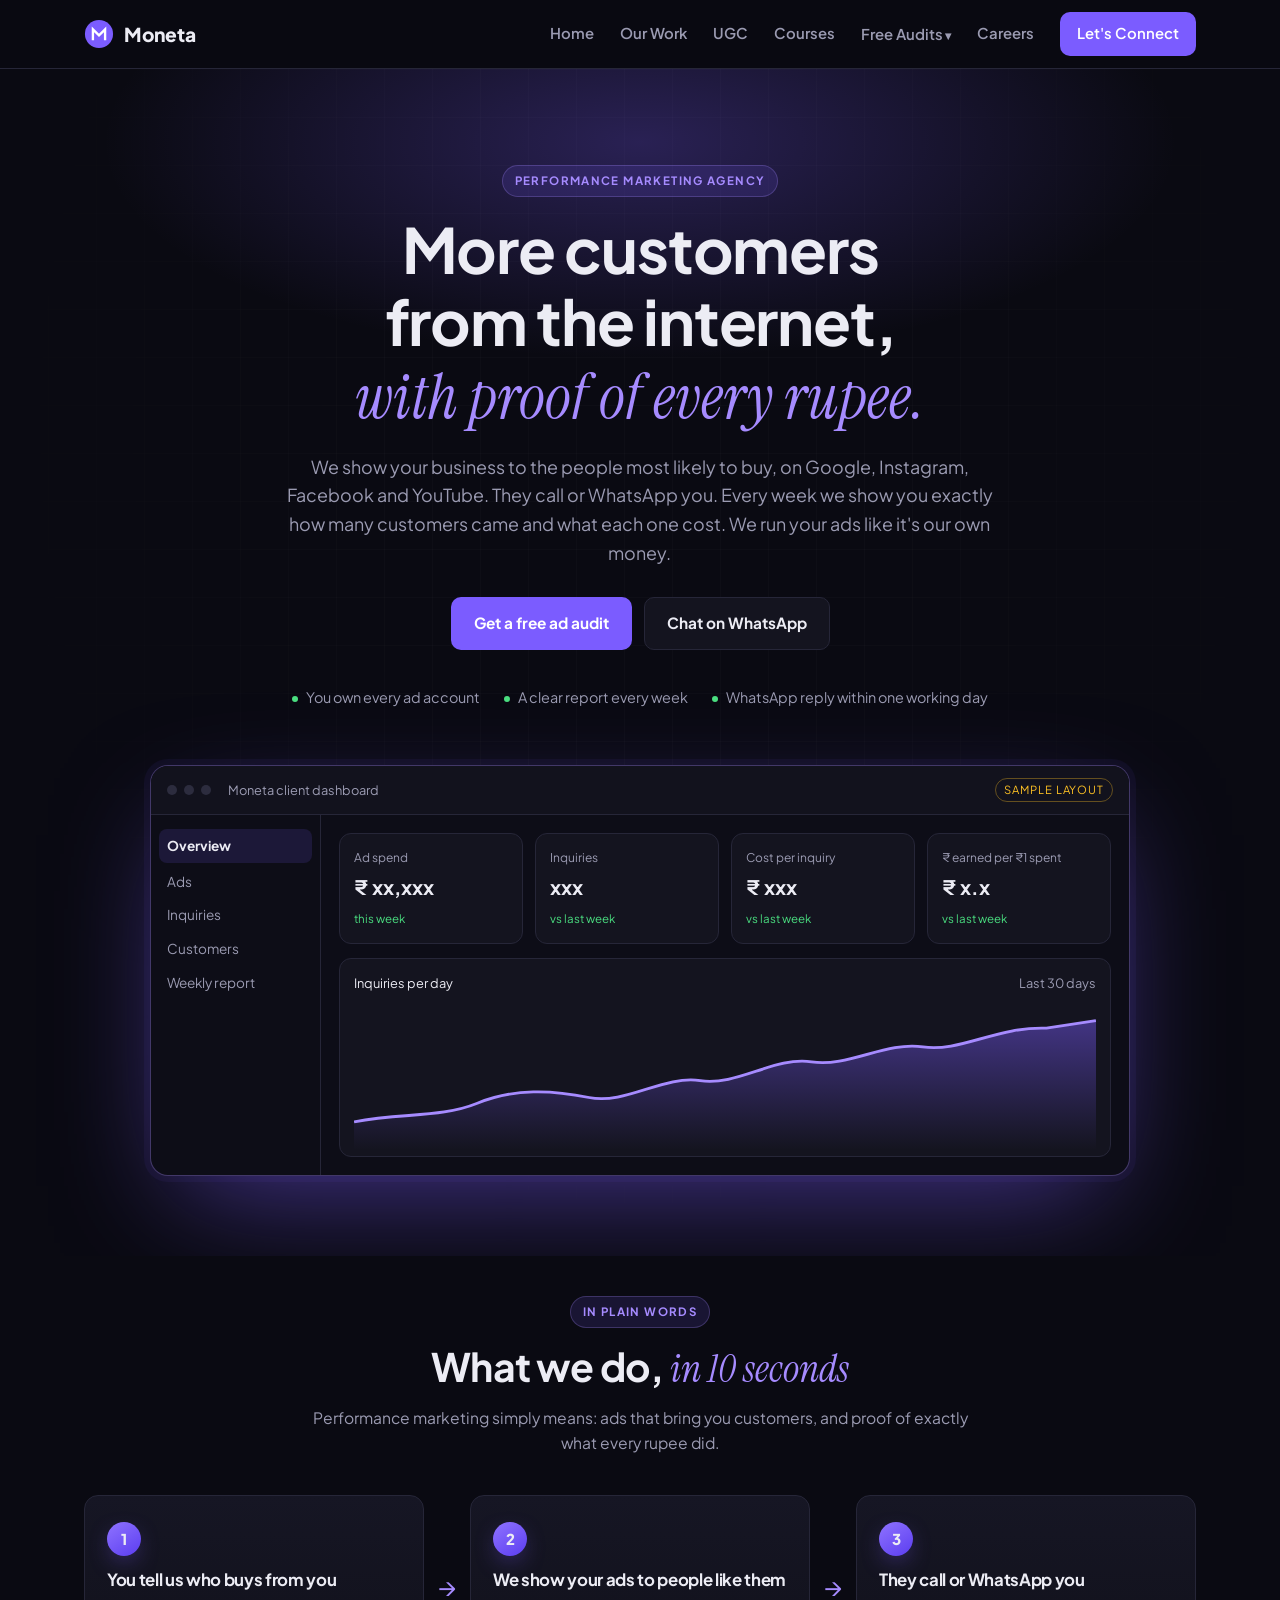
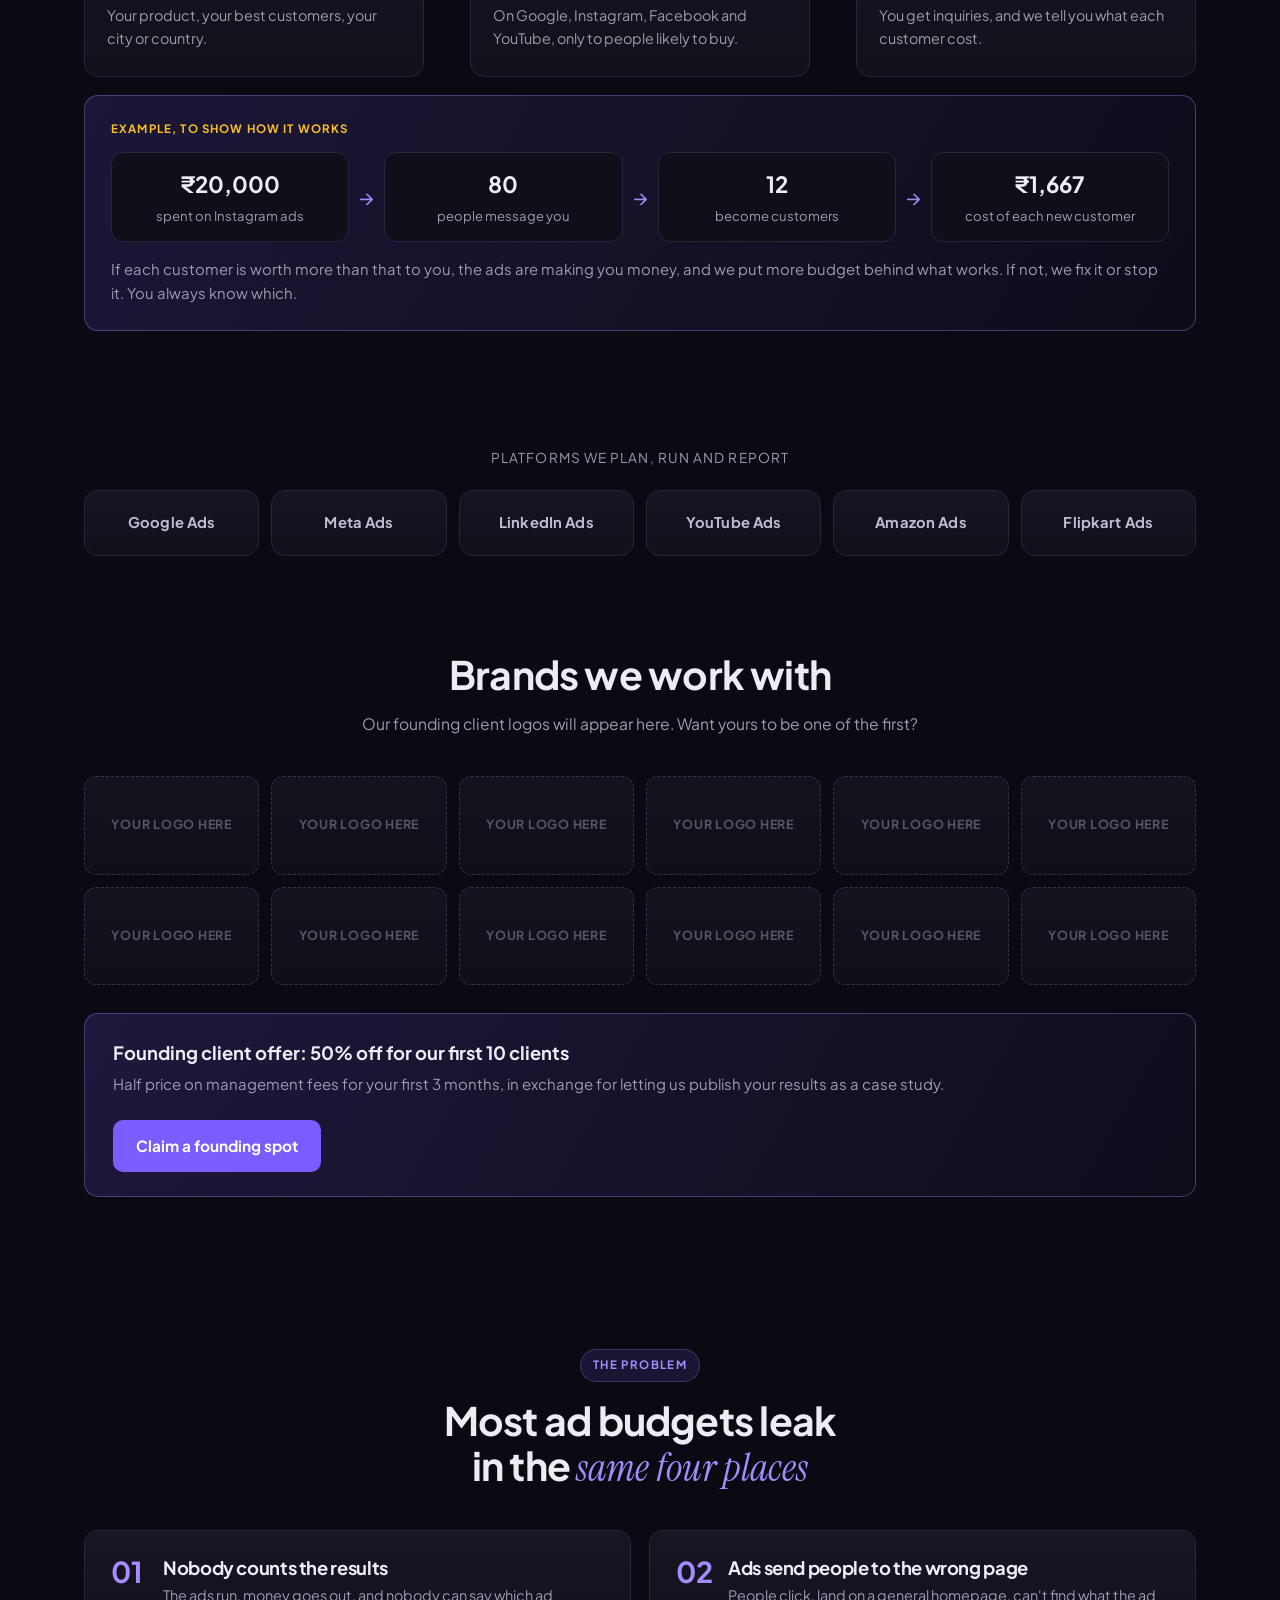
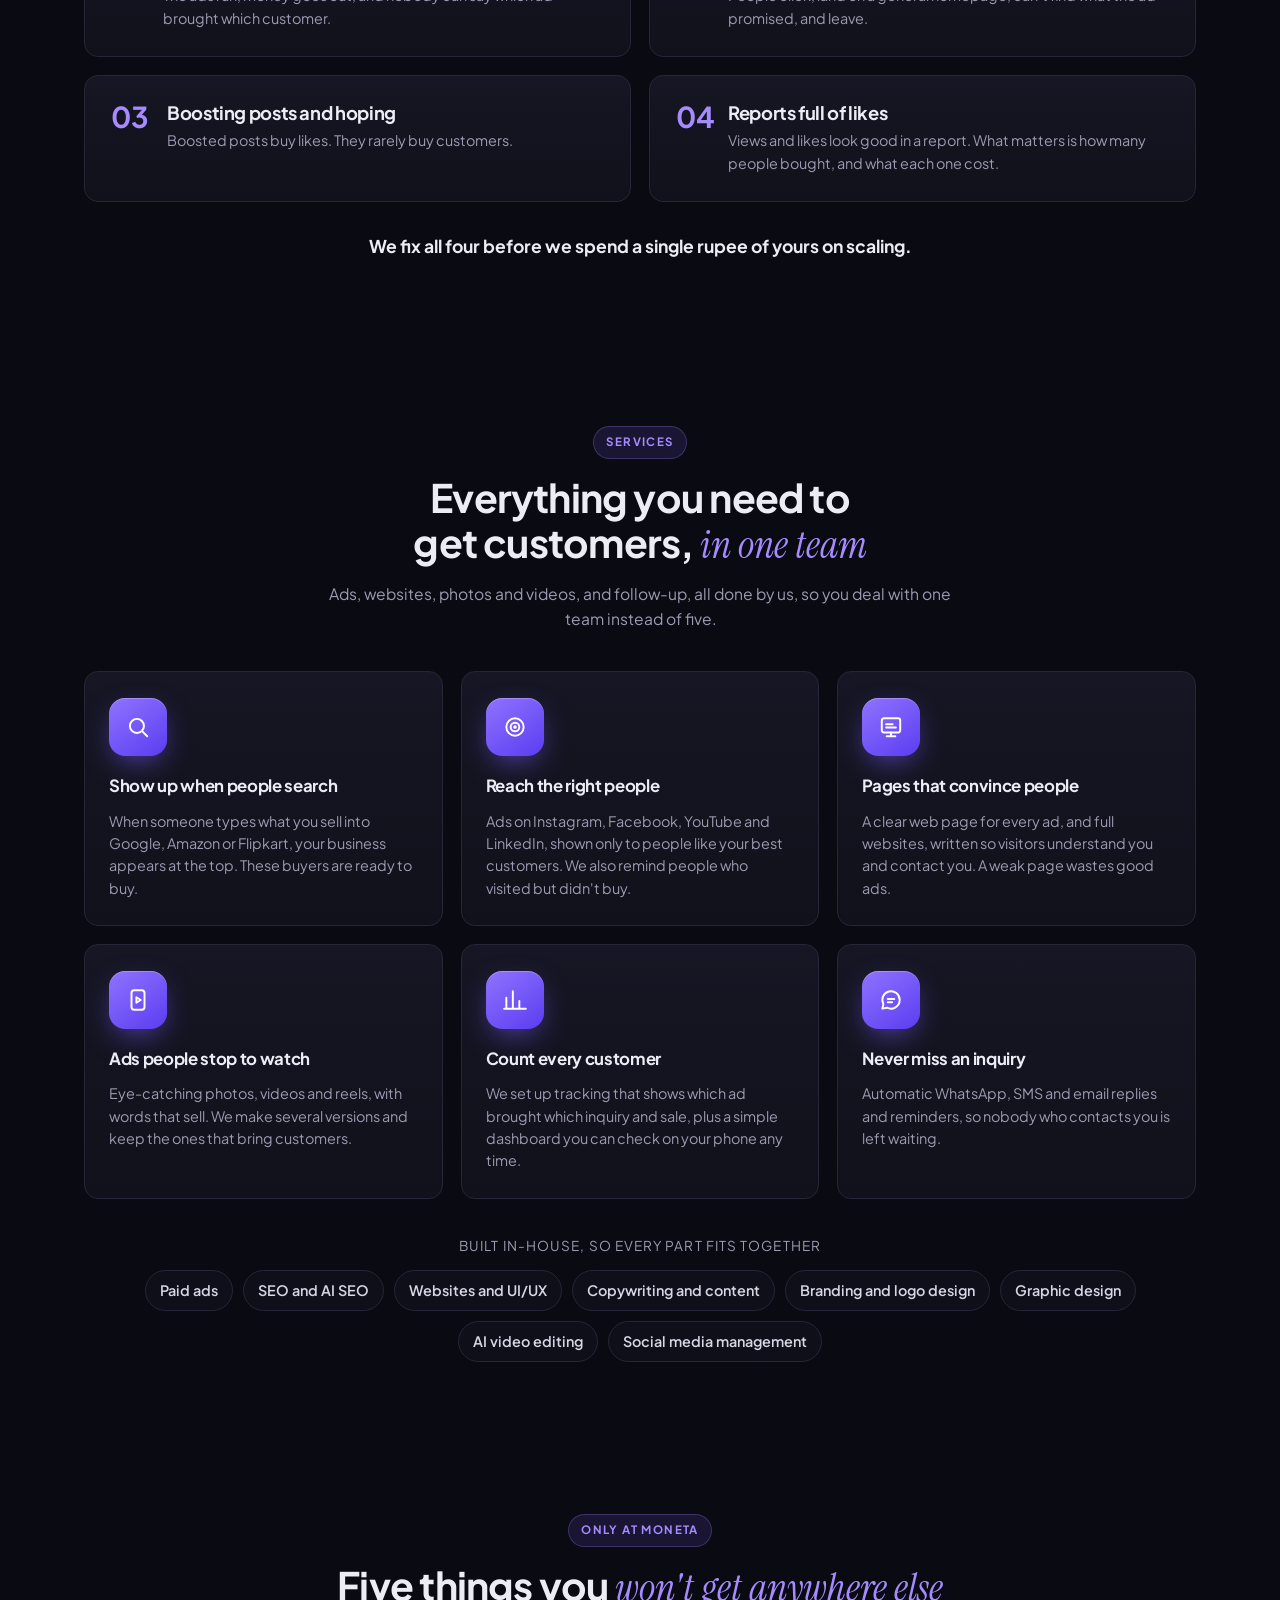
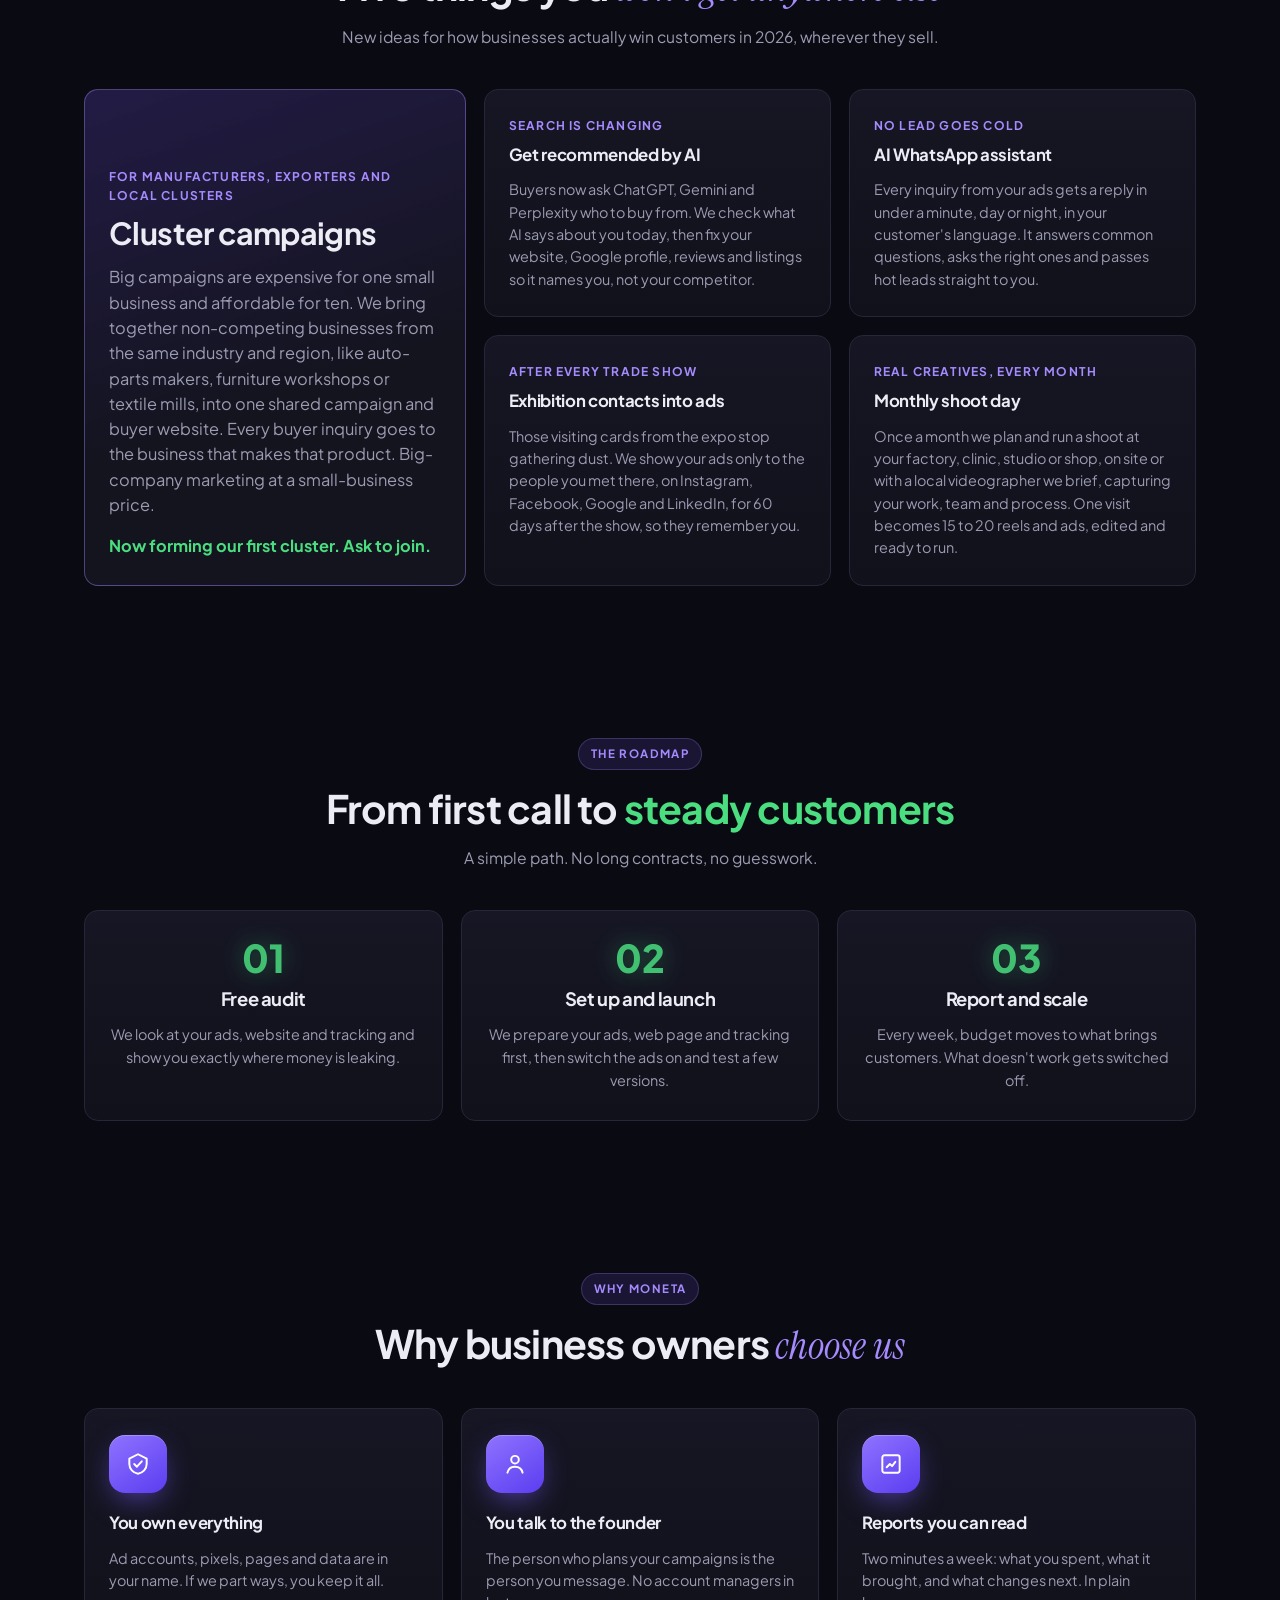
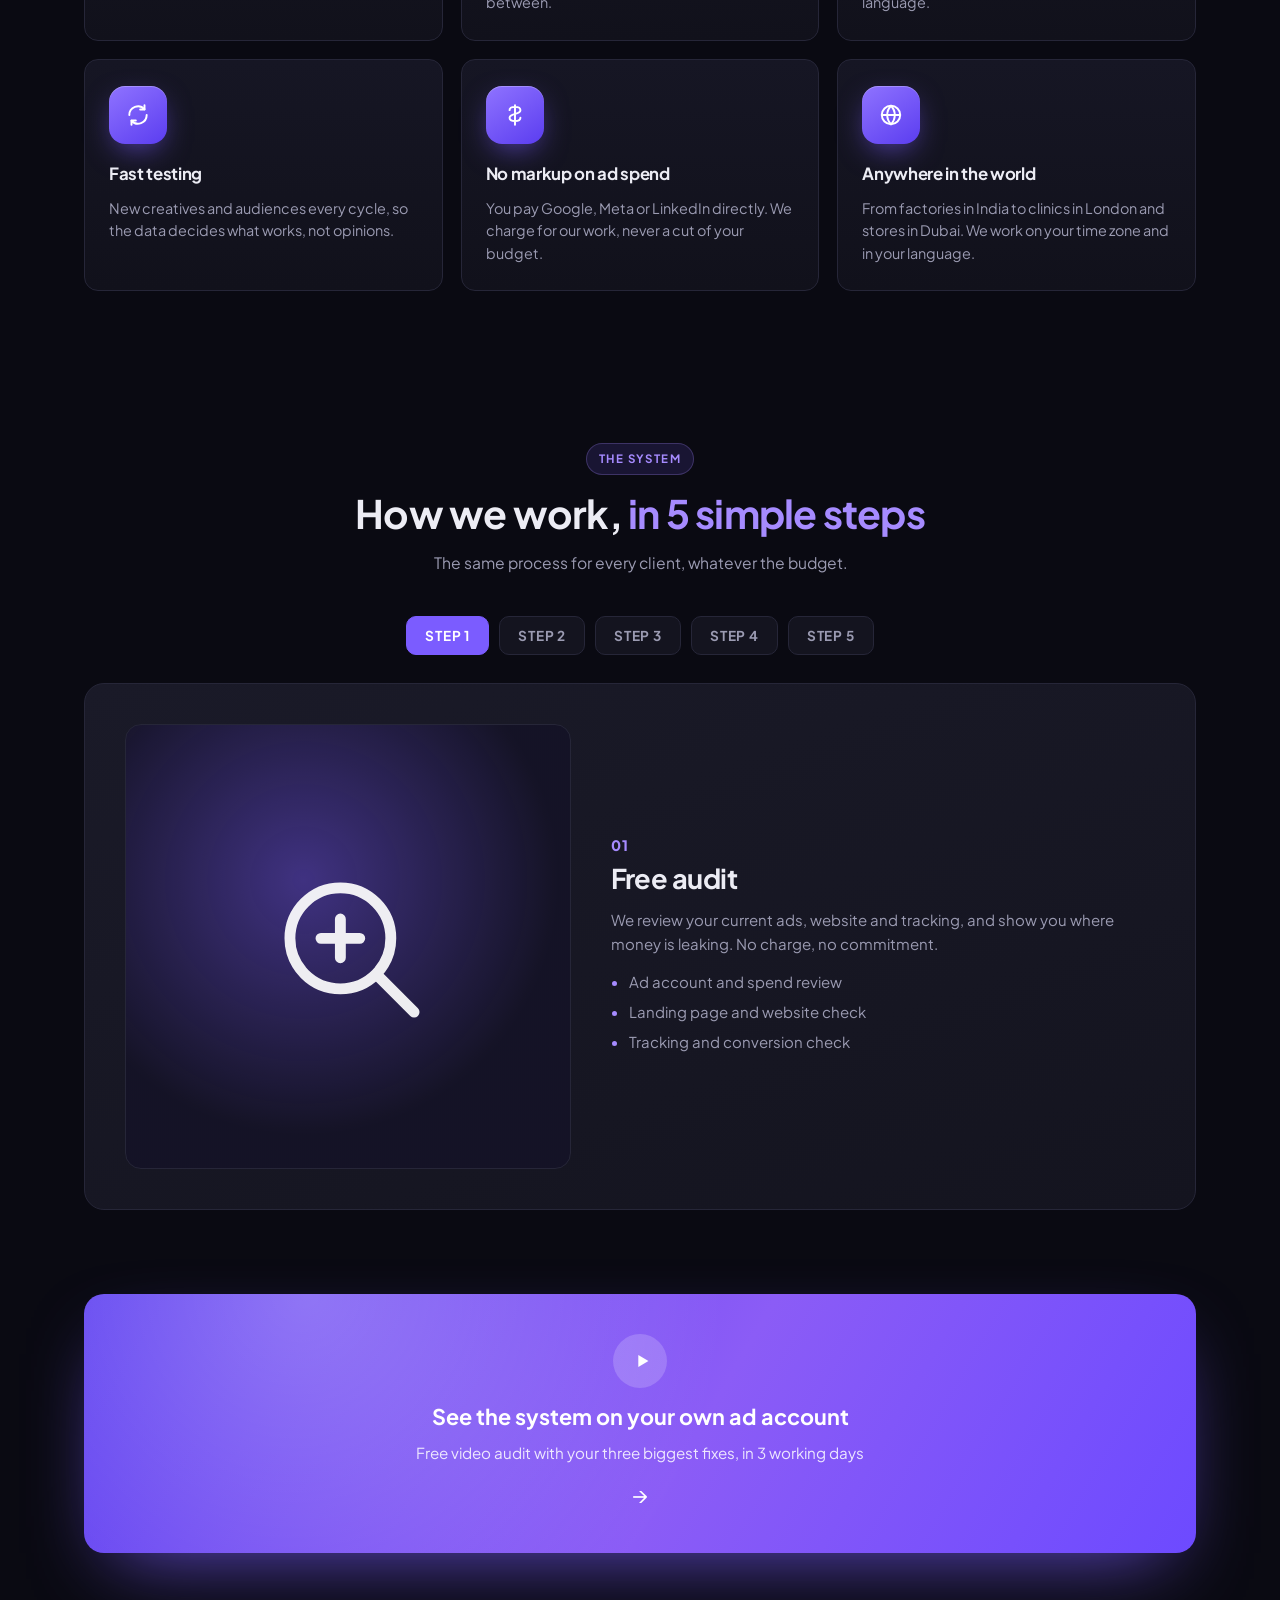
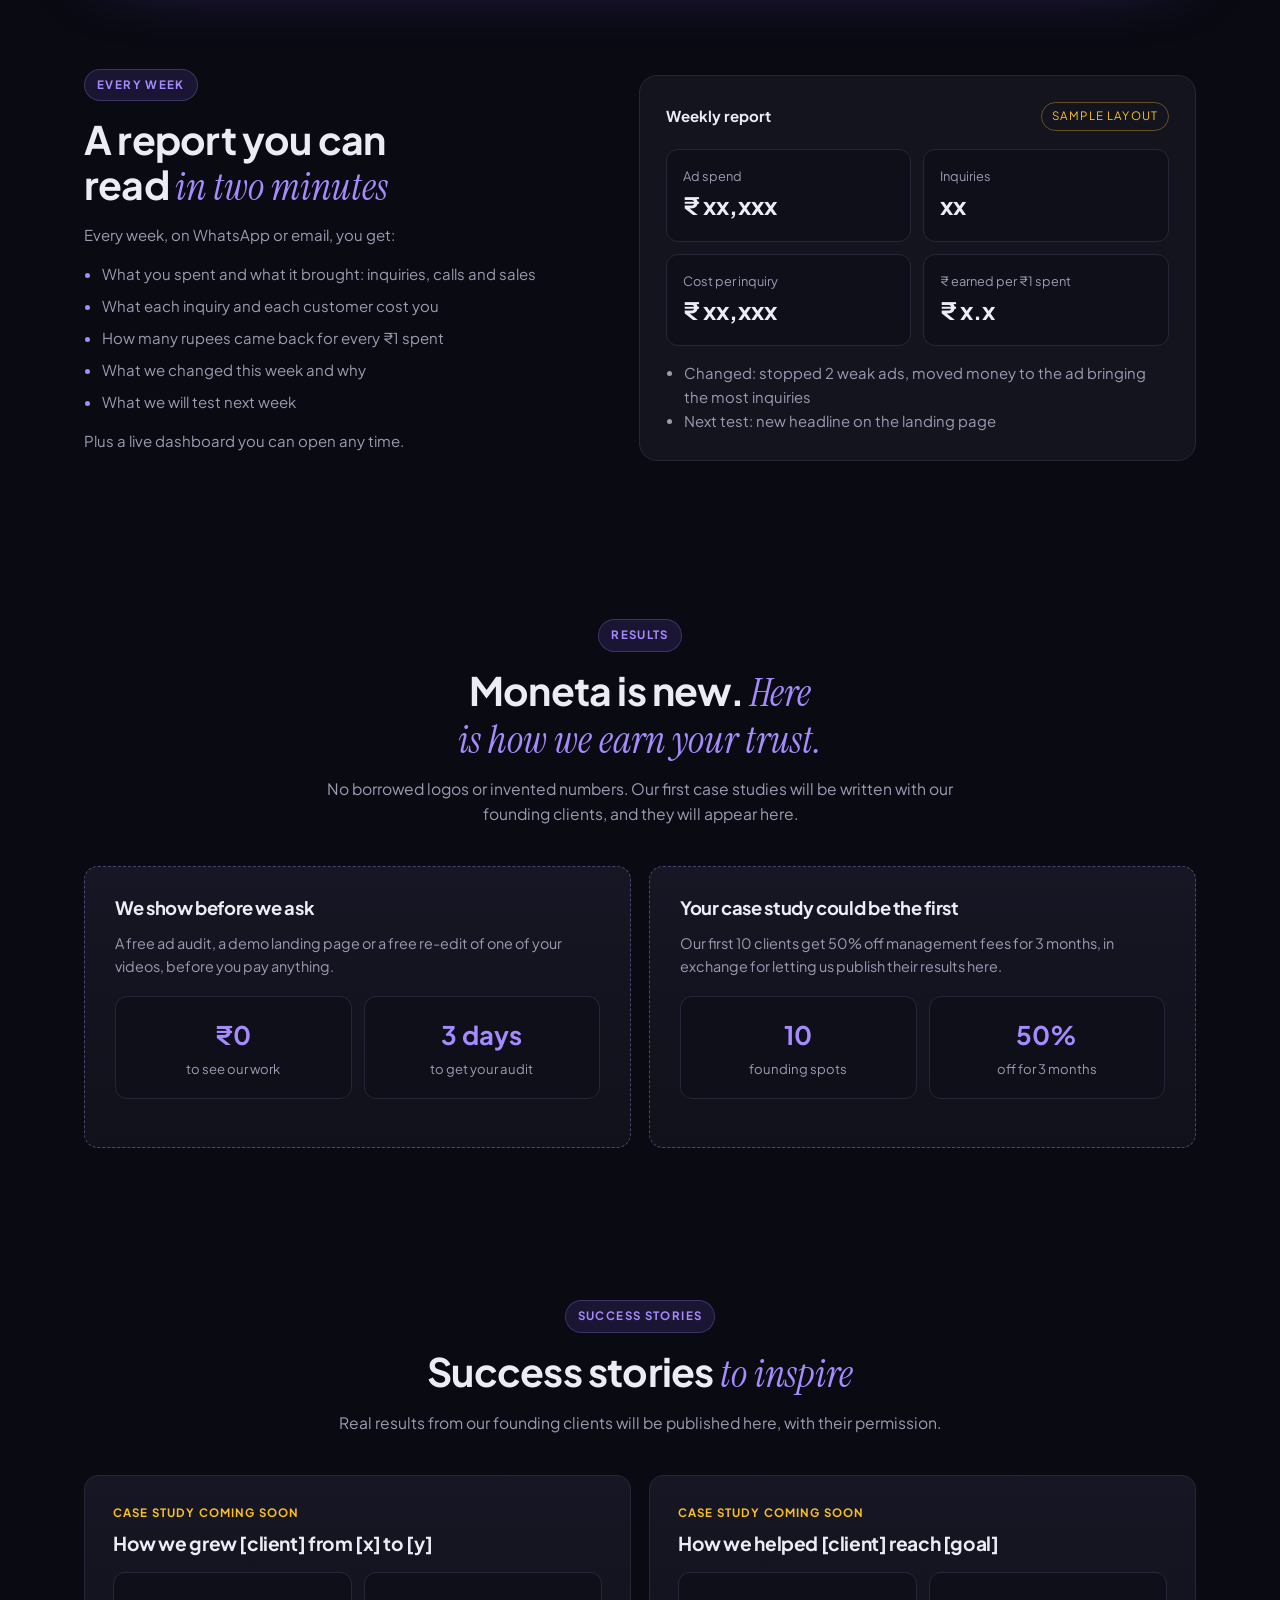
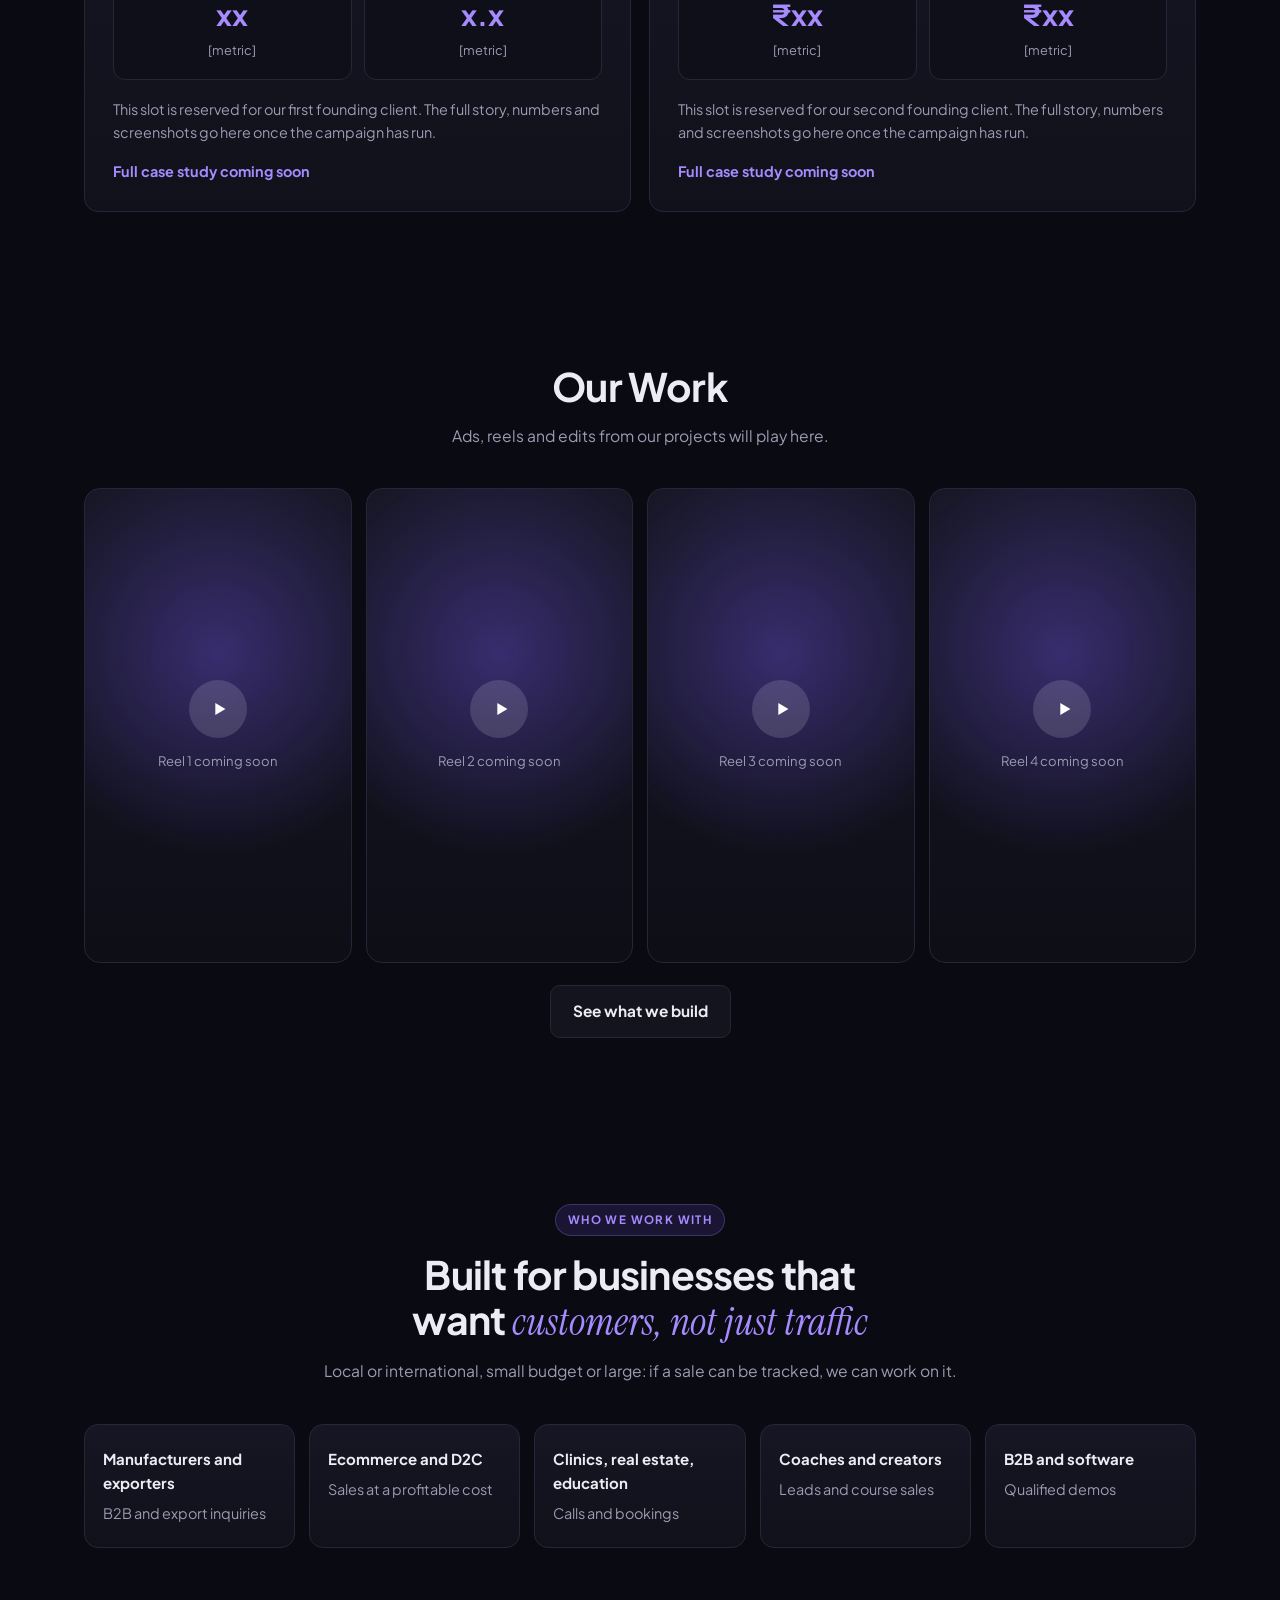
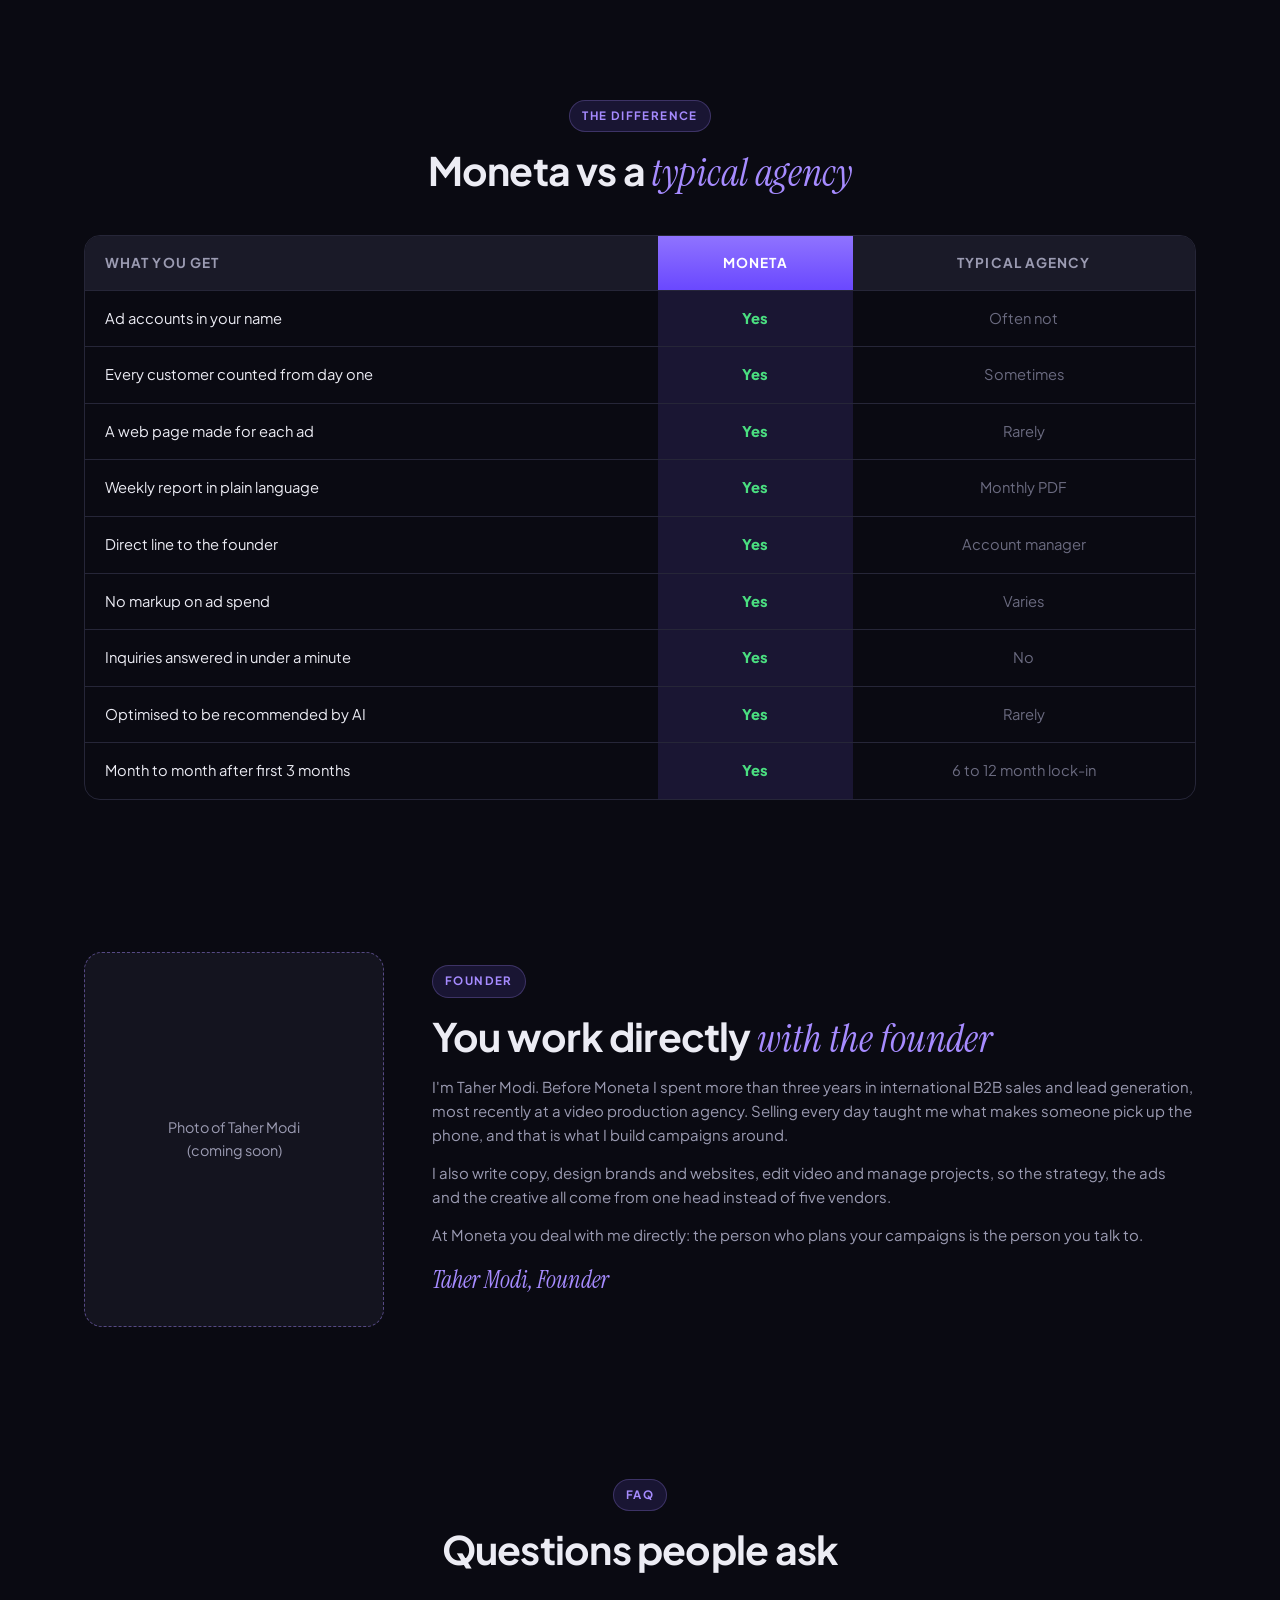
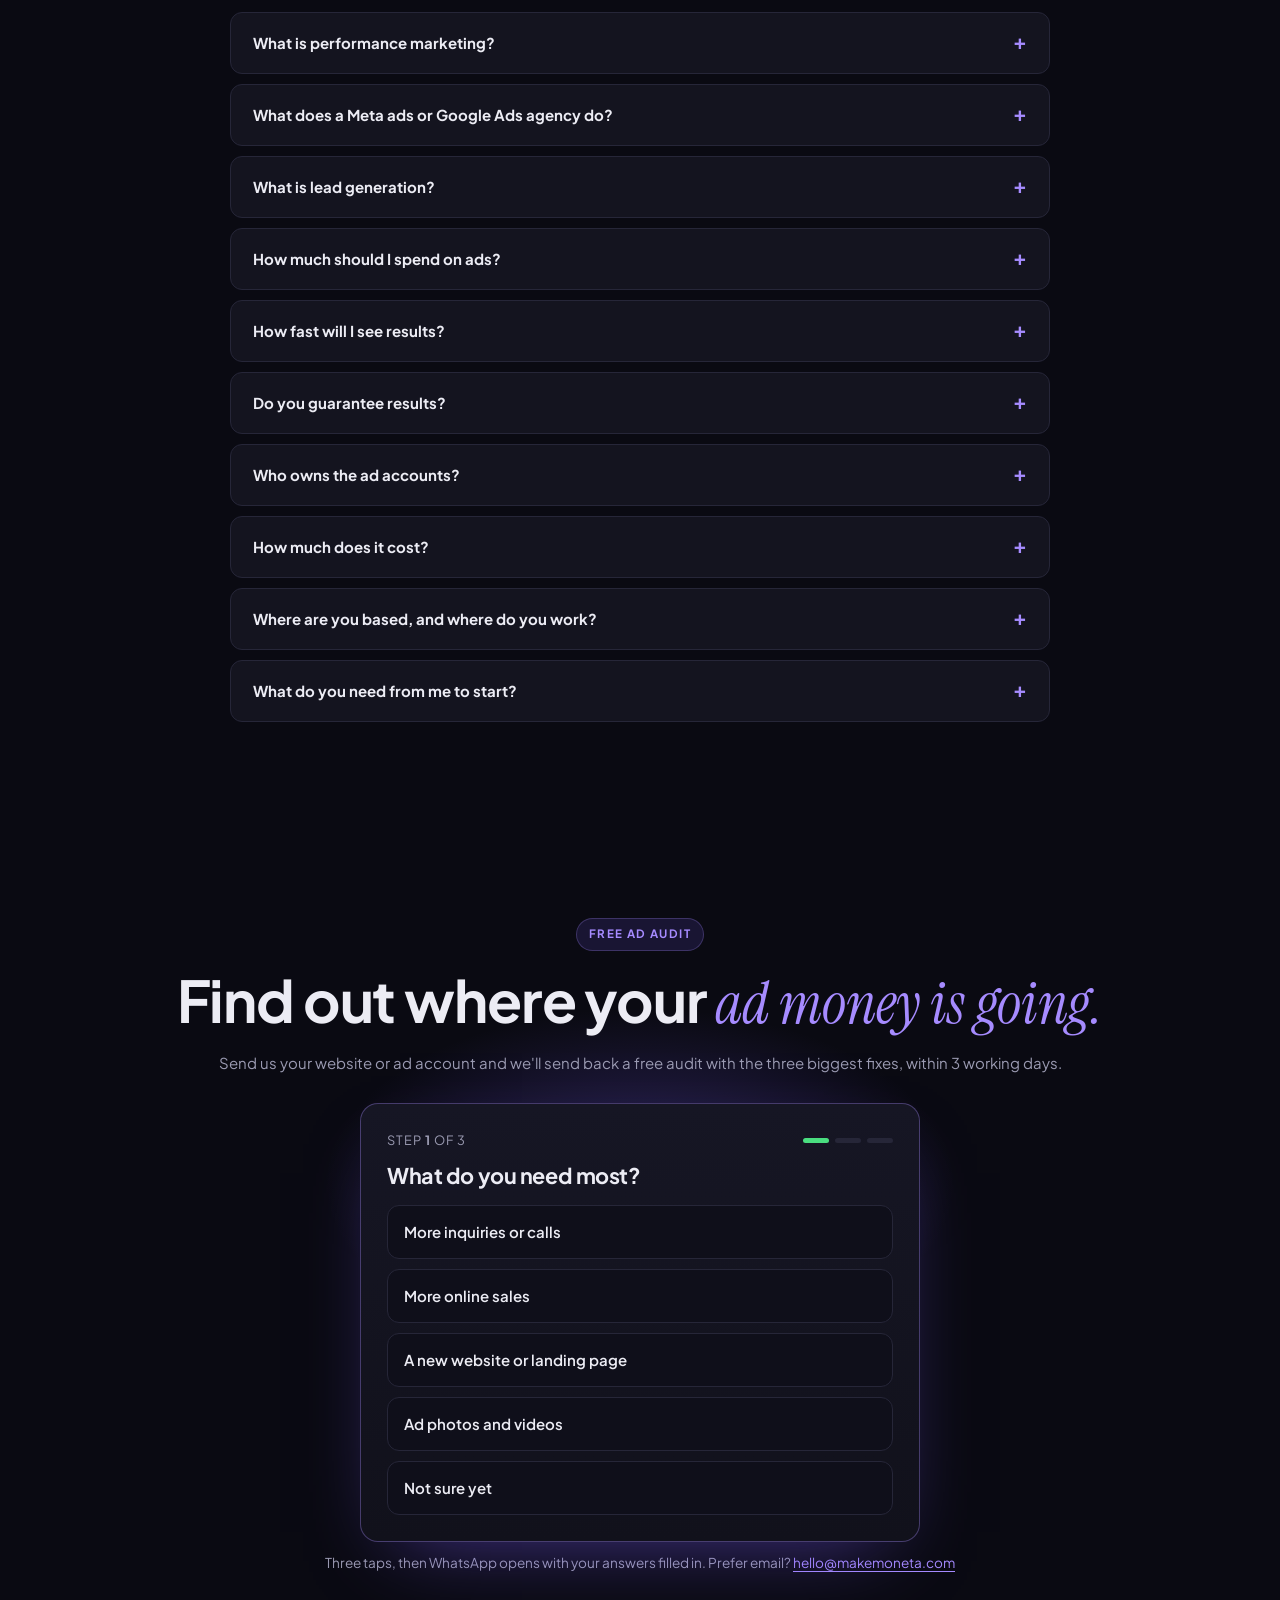
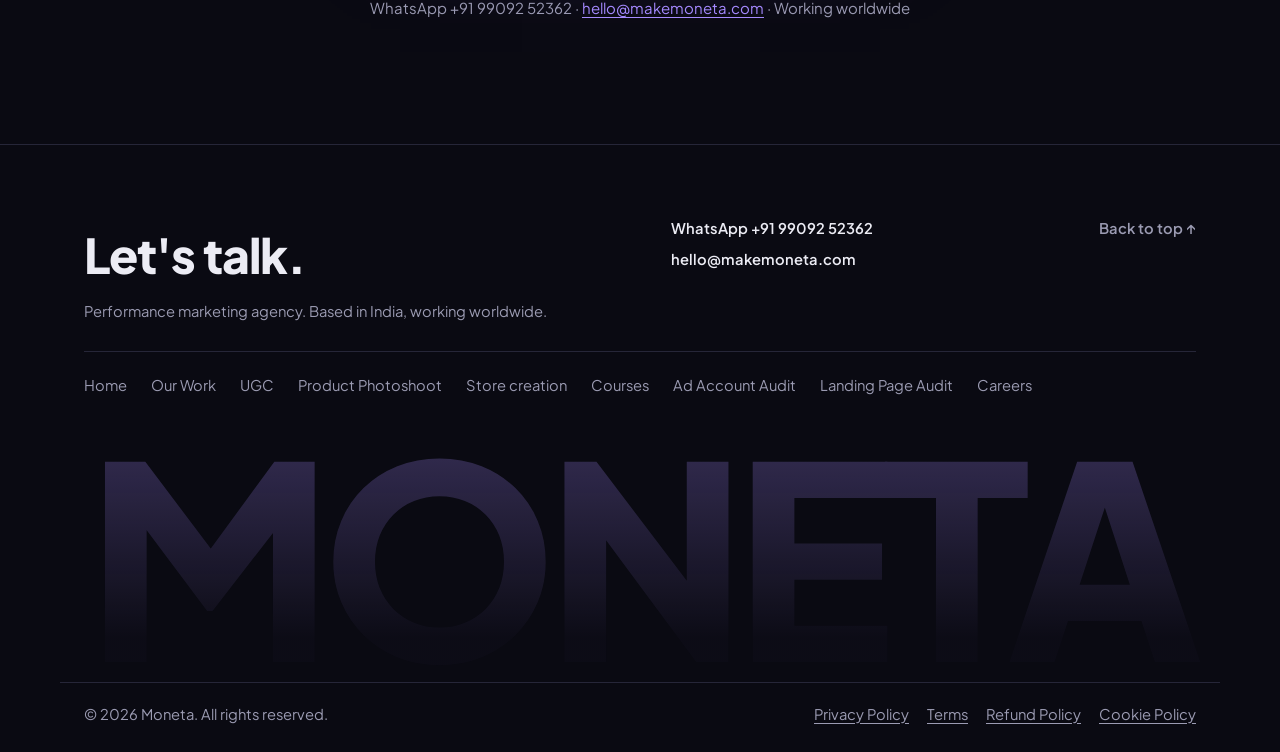
==== commit dd455447: "New footer, step-by-step WhatsApp audit form, green WhatsApp buttons" ====
--- a/index.html
+++ b/index.html
@@ -500,42 +500,55 @@
     <span class="pill">Free ad audit</span>
     <h2>Find out where your <span class="serif accent">ad money is going.</span></h2>
     <p class="muted">Send us your website or ad account and we'll send back a free audit with the three biggest fixes, within 3 working days.</p>
-    <form id="audit-form" novalidate>
-      <input name="name" placeholder="Your name" aria-label="Your name" autocomplete="name" required>
-      <input name="business" placeholder="Business name" aria-label="Business name" autocomplete="organization">
-      <input class="full" name="site" placeholder="Website or Instagram link" aria-label="Website or Instagram link">
-      <select class="full" name="need" aria-label="What do you need">
-        <option>More leads or inquiries</option>
-        <option>More online sales</option>
-        <option>A new website or landing page</option>
-        <option>Ad creatives or video editing</option>
-        <option>Not sure yet</option>
-      </select>
-      <button class="btn btn-primary full" type="submit">Send on WhatsApp</button>
-    </form>
-    <p class="hint">Opens WhatsApp with your details filled in. Nothing is stored on this website.</p>
+    <div class="stepper" data-wa="Hi Taher, I would like a free ad audit." id="home-steps">
+  <div class="st-top"><span class="st-count">Step <b>1</b> of 3</span><span class="st-dots"><i class="on"></i><i></i><i></i></span></div>
+  <div class="st-step on" data-q="What do you need most">
+    <h3>What do you need most?</h3>
+    <div class="opts"><button type="button" class="opt" data-v="More inquiries or calls">More inquiries or calls</button><button type="button" class="opt" data-v="More online sales">More online sales</button><button type="button" class="opt" data-v="A new website or landing page">A new website or landing page</button><button type="button" class="opt" data-v="Ad photos and videos">Ad photos and videos</button><button type="button" class="opt" data-v="Not sure yet">Not sure yet</button></div>
+  </div>
+  <div class="st-step" data-q="Monthly ad spend">
+    <h3>Roughly how much do you spend on ads?</h3>
+    <div class="opts"><button type="button" class="opt" data-v="Not running ads yet">Not running ads yet</button><button type="button" class="opt" data-v="Under ₹20,000 / $250 a month">Under ₹20,000 / $250 a month</button><button type="button" class="opt" data-v="₹20,000 to ₹1,00,000 / $250 to $1,200">₹20,000 to ₹1,00,000 / $250 to $1,200</button><button type="button" class="opt" data-v="Over ₹1,00,000 / $1,200 a month">Over ₹1,00,000 / $1,200 a month</button><button type="button" class="opt" data-v="Prefer not to say">Prefer not to say</button></div>
+  </div>
+  <div class="st-step st-last">
+    <h3>Where should we send your audit?</h3>
+    <input name="name" placeholder="Your name" aria-label="Your name" autocomplete="name">
+    <input name="site" placeholder="Website or Instagram link (optional)" aria-label="Website or Instagram link">
+    <button type="button" class="btn btn-primary wa-btn st-send"><svg viewBox="0 0 24 24" aria-hidden="true"><path d="M20 12a8 8 0 0 1-11.6 7.1L4 20l1-4.2A8 8 0 1 1 20 12z"/></svg>Send on WhatsApp</button>
+  </div>
+  <button type="button" class="st-back" hidden>&#8592; Back</button>
+</div>
+<p class="hint center">Three taps, then WhatsApp opens with your answers filled in. Prefer email? <a href="mailto:hello@makemoneta.com?subject=Free%20ad%20audit%20request">hello@makemoneta.com</a></p>
     <p class="muted" style="margin-top:22px">WhatsApp +91 99092 52362 · <a href="mailto:hello@makemoneta.com">hello@makemoneta.com</a> · Working worldwide</p>
   </div>
 </section>
 
 </main>
 
-<footer class="site-footer">
-  <div class="wrap">
-    <div class="foot-grid foot-4">
+<footer class="site-footer big-footer">
+  <div class="wrap">
+    <div class="ft-top">
       <div>
-        <a class="brand" href="index.html" style="margin-bottom:12px"><svg viewBox="0 0 64 64" aria-hidden="true" style="width:26px;height:26px"><circle cx="32" cy="32" r="30" fill="#7b5cff"/><path d="M19 43V22l13 13 13-13v21" fill="none" stroke="#fff" stroke-width="5" stroke-linecap="square"/></svg><span>Moneta</span></a>
-        <p>Performance marketing agency. Based in India, working worldwide.</p>
-        <p><a href="https://wa.me/919909252362" target="_blank" rel="noopener" style="display:inline;color:var(--text)">WhatsApp +91 99092 52362</a><br><a href="mailto:hello@makemoneta.com" style="display:inline;color:var(--text)">hello@makemoneta.com</a></p>
-      </div>
-      <div><h4>Services</h4><a href="our-work.html">Our Work</a><a href="ugc.html">UGC and video ads</a><a href="product-photoshoot.html">Product Photoshoot</a><a href="store-creation.html">Store creation</a><a href="courses.html">Courses</a></div>
-      <div><h4>Free tools</h4><a href="ad-account-audit.html">Ad Account Audit</a><a href="landing-page-audit.html">Landing Page Audit</a></div>
-      <div><h4>Company</h4><a href="careers.html">Careers</a><a href="index.html#audit">Contact</a><a href="index.html#faq">FAQ</a></div>
-    </div>
-    <div class="foot-bottom">
-      <span>© 2026 Moneta. All rights reserved.</span>
-      <nav aria-label="Legal"><a href="privacy.html">Privacy Policy</a><a href="terms.html">Terms</a><a href="refund-policy.html">Refund Policy</a><a href="cookie-policy.html">Cookie Policy</a></nav>
-    </div>
+        <p class="ft-hello">Let's talk.</p>
+        <p class="ft-sub">Performance marketing agency. Based in India, working worldwide.</p>
+      </div>
+      <div class="ft-contact">
+        <a href="https://wa.me/919909252362" target="_blank" rel="noopener">WhatsApp +91 99092 52362</a>
+        <a href="mailto:hello@makemoneta.com">hello@makemoneta.com</a>
+      </div>
+      <a class="ft-top-link" href="#">Back to top &#8593;</a>
+    </div>
+    <div class="ft-links">
+      <a href="index.html">Home</a><a href="our-work.html">Our Work</a><a href="ugc.html">UGC</a><a href="product-photoshoot.html">Product Photoshoot</a><a href="store-creation.html">Store creation</a><a href="courses.html">Courses</a><a href="ad-account-audit.html">Ad Account Audit</a><a href="landing-page-audit.html">Landing Page Audit</a><a href="careers.html">Careers</a>
+    </div>
+  </div>
+  <div class="ft-mark" aria-hidden="true">
+    <span>MONETA</span>
+    <div class="ft-art"></div>
+  </div>
+  <div class="wrap foot-bottom">
+    <span>© 2026 Moneta. All rights reserved.</span>
+    <nav aria-label="Legal"><a href="privacy.html">Privacy Policy</a><a href="terms.html">Terms</a><a href="refund-policy.html">Refund Policy</a><a href="cookie-policy.html">Cookie Policy</a></nav>
   </div>
 </footer>
 
@@ -550,20 +563,121 @@
       document.getElementById(t.getAttribute('aria-controls')).classList.add('active');
     });
   });
-  document.getElementById('audit-form').addEventListener('submit', function (e) {
+})();
+</script>
+<script>
+document.querySelectorAll('form[data-wa]').forEach(function (form) {
+  form.addEventListener('submit', function (e) {
     e.preventDefault();
-    var f = e.target.elements;
-    var name = f['name'].value.trim();
-    if (!name) { f['name'].focus(); return; }
-    var lines = ['Hi Taher, I would like a free ad audit.', 'Name: ' + name,
-      f['business'].value.trim() ? 'Business: ' + f['business'].value.trim() : '',
-      f['site'].value.trim() ? 'Link: ' + f['site'].value.trim() : '',
-      'Need: ' + f['need'].value].filter(Boolean).join('\n');
-    var url = 'https://wa.me/919909252362?text=' + encodeURIComponent(lines);
-    var w = window.open(url, '_blank');
-    if (w) { w.opener = null; } else { window.location.href = url; }
-  });
-})();
+    var lines = [form.getAttribute('data-wa')];
+    var first = null, ok = true;
+    Array.prototype.forEach.call(form.elements, function (el) {
+      if (!el.name || !el.getAttribute('data-label')) return;
+      var v = (el.value || '').trim();
+      if (el.required && !v) { ok = false; if (!first) first = el; }
+      if (v) lines.push(el.getAttribute('data-label') + ': ' + v);
+    });
+    if (!ok) { first.focus(); return; }
+    var url = 'https://wa.me/919909252362?text=' + encodeURIComponent(lines.join('\n'));
+    var w = window.open(url, '_blank'); if (w) { w.opener = null; } else { window.location.href = url; }
+  });
+});
+</script>
+<script>
+document.querySelectorAll('.stepper').forEach(function (st) {
+  var steps = st.querySelectorAll('.st-step'), dots = st.querySelectorAll('.st-dots i'), back = st.querySelector('.st-back'), i = 0, ans = {};
+  function show(n) {
+    i = n;
+    steps.forEach(function (s, k) { s.classList.toggle('on', k === n); });
+    dots.forEach(function (d, k) { d.classList.toggle('on', k <= n); });
+    st.querySelector('.st-count b').textContent = n + 1;
+    back.hidden = n === 0;
+    if (n === steps.length - 1) { var f = st.querySelector('input[name=name]'); if (f) f.focus(); }
+  }
+  st.querySelectorAll('.opt').forEach(function (b) {
+    b.addEventListener('click', function () {
+      var step = b.closest('.st-step');
+      step.querySelectorAll('.opt').forEach(function (x) { x.classList.remove('sel'); });
+      b.classList.add('sel');
+      ans[step.getAttribute('data-q')] = b.getAttribute('data-v');
+      setTimeout(function () { show(i + 1); }, 180);
+    });
+  });
+  back.addEventListener('click', function () { if (i > 0) show(i - 1); });
+  st.querySelector('.st-send').addEventListener('click', function () {
+    var name = st.querySelector('input[name=name]'), site = st.querySelector('input[name=site]');
+    if (!name.value.trim()) { name.focus(); name.classList.add('err'); return; }
+    var lines = [st.getAttribute('data-wa'), 'Name: ' + name.value.trim()];
+    Object.keys(ans).forEach(function (k) { lines.push(k + ': ' + ans[k]); });
+    if (site.value.trim()) lines.push('Website or Instagram: ' + site.value.trim());
+    var url = 'https://wa.me/919909252362?text=' + encodeURIComponent(lines.join('\n'));
+    var w = window.open(url, '_blank'); if (w) { w.opener = null; } else { window.location.href = url; }
+  });
+});
+document.querySelectorAll('form[data-wa]').forEach(function (form) {
+  form.addEventListener('submit', function (e) {
+    e.preventDefault();
+    var lines = [form.getAttribute('data-wa')];
+    var first = null, ok = true;
+    Array.prototype.forEach.call(form.elements, function (el) {
+      if (!el.name || !el.getAttribute('data-label')) return;
+      var v = (el.value || '').trim();
+      if (el.required && !v) { ok = false; if (!first) first = el; }
+      if (v) lines.push(el.getAttribute('data-label') + ': ' + v);
+    });
+    if (!ok) { first.focus(); return; }
+    var url = 'https://wa.me/919909252362?text=' + encodeURIComponent(lines.join('\n'));
+    var w = window.open(url, '_blank'); if (w) { w.opener = null; } else { window.location.href = url; }
+  });
+});
+</script>
+<script>
+document.querySelectorAll('.stepper').forEach(function (st) {
+  var steps = st.querySelectorAll('.st-step'), dots = st.querySelectorAll('.st-dots i'), back = st.querySelector('.st-back'), i = 0, ans = {};
+  function show(n) {
+    i = n;
+    steps.forEach(function (s, k) { s.classList.toggle('on', k === n); });
+    dots.forEach(function (d, k) { d.classList.toggle('on', k <= n); });
+    st.querySelector('.st-count b').textContent = n + 1;
+    back.hidden = n === 0;
+    if (n === steps.length - 1) { var f = st.querySelector('input[name=name]'); if (f) f.focus(); }
+  }
+  st.querySelectorAll('.opt').forEach(function (b) {
+    b.addEventListener('click', function () {
+      var step = b.closest('.st-step');
+      step.querySelectorAll('.opt').forEach(function (x) { x.classList.remove('sel'); });
+      b.classList.add('sel');
+      ans[step.getAttribute('data-q')] = b.getAttribute('data-v');
+      setTimeout(function () { show(i + 1); }, 180);
+    });
+  });
+  back.addEventListener('click', function () { if (i > 0) show(i - 1); });
+  st.querySelector('.st-send').addEventListener('click', function () {
+    var name = st.querySelector('input[name=name]'), site = st.querySelector('input[name=site]');
+    if (!name.value.trim()) { name.focus(); name.classList.add('err'); return; }
+    var lines = [st.getAttribute('data-wa'), 'Name: ' + name.value.trim()];
+    Object.keys(ans).forEach(function (k) { lines.push(k + ': ' + ans[k]); });
+    if (site.value.trim()) lines.push('Website or Instagram: ' + site.value.trim());
+    var url = 'https://wa.me/919909252362?text=' + encodeURIComponent(lines.join('\n'));
+    var w = window.open(url, '_blank'); if (w) { w.opener = null; } else { window.location.href = url; }
+  });
+});
+document.querySelectorAll('form[data-wa]').forEach(function (form) {
+  form.addEventListener('submit', function (e) {
+    e.preventDefault();
+    var lines = [form.getAttribute('data-wa')];
+    var first = null, ok = true;
+    Array.prototype.forEach.call(form.elements, function (el) {
+      if (!el.name || !el.getAttribute('data-label')) return;
+      var v = (el.value || '').trim();
+      if (el.required && !v) { ok = false; if (!first) first = el; }
+      if (v) lines.push(el.getAttribute('data-label') + ': ' + v);
+    });
+    if (!ok) { first.focus(); return; }
+    var url = 'https://wa.me/919909252362?text=' + encodeURIComponent(lines.join('\n'));
+    var w = window.open(url, '_blank'); if (w) { w.opener = null; } else { window.location.href = url; }
+  });
+});
 </script>
 </body>
 </html>
--- a/styles.css
+++ b/styles.css
@@ -503,3 +503,60 @@
   .flow, .ex-row { grid-template-columns: 1fr; }
   .flow-arrow, .ex-arrow { transform: rotate(90deg); }
 }
+
+/* ---------- v2.5 real forms ---------- */
+.hp { position: absolute !important; left: -9999px !important; width: 1px; height: 1px; opacity: 0; }
+.lead-form { position: relative; }
+.form-status { margin: 4px 0 0; color: #fca5a5; font-size: 0.9rem; text-align: center; }
+.form-status a { color: #fff; }
+.lead-form button[disabled] { opacity: .7; cursor: wait; }
+.result .lead-form { margin: 18px 0 0; max-width: none; }
+.result .hint { text-align: left; }
+
+/* ---------- v2.6 WhatsApp-first buttons ---------- */
+.wa-btn { background: #25d366; color: #06210f; }
+.wa-btn:hover { background: #1ebe5b; color: #06210f; }
+.wa-btn svg { width: 18px; height: 18px; flex: none; fill: none; stroke: currentColor; stroke-width: 2; stroke-linejoin: round; }
+
+/* ---------- v2.7 big footer (reel-1 style) ---------- */
+.big-footer { padding: 72px 0 0; border-top: 1px solid var(--line); overflow: hidden; }
+.ft-top { display: grid; grid-template-columns: 1.4fr 1fr auto; gap: 32px; align-items: start; padding-bottom: 28px; border-bottom: 1px solid var(--line); }
+.ft-hello { font-size: clamp(2rem, 4vw, 3rem); font-weight: 800; color: var(--text); margin: 0 0 6px; letter-spacing: -0.02em; }
+.ft-sub { margin: 0; color: var(--muted); }
+.ft-contact a { display: block; color: var(--text); text-decoration: none; font-weight: 600; margin-bottom: 8px; }
+.ft-contact a:hover, .ft-top-link:hover { color: var(--accent-2); }
+.ft-top-link { color: var(--muted); text-decoration: none; font-weight: 600; white-space: nowrap; }
+.ft-links { display: flex; flex-wrap: wrap; gap: 10px 24px; padding: 22px 0 10px; }
+.ft-links a { color: var(--muted); text-decoration: none; font-size: 0.92rem; }
+.ft-links a:hover { color: var(--text); }
+.ft-mark { position: relative; margin-top: 24px; line-height: .78; text-align: center; user-select: none; }
+.ft-mark span {
+  display: block; font-weight: 800; letter-spacing: -0.04em; font-size: clamp(5rem, 21vw, 19rem);
+  background: linear-gradient(180deg, rgba(166,139,255,.28), rgba(166,139,255,.02) 85%);
+  -webkit-background-clip: text; background-clip: text; color: transparent;
+}
+.ft-art { position: absolute; inset: auto 0 0 0; height: 70%; background-size: contain; background-repeat: no-repeat; background-position: bottom center; }
+.big-footer .foot-bottom { border-top: 1px solid var(--line); padding: 20px 24px 26px; margin-top: 0; }
+@media (max-width: 760px) { .ft-top { grid-template-columns: 1fr; gap: 18px; } }
+
+/* ---------- v2.7 one-question-at-a-time form (reel-2 style) ---------- */
+.stepper { max-width: 560px; margin: 0 auto; background: linear-gradient(180deg, #161624, #11111b); border: 1px solid rgba(166,139,255,.35); border-radius: 18px; padding: 26px; text-align: left; position: relative; box-shadow: 0 30px 80px -40px rgba(123,92,255,.6); }
+.st-top { display: flex; justify-content: space-between; align-items: center; margin-bottom: 14px; color: var(--muted); font-size: 0.8rem; letter-spacing: .08em; text-transform: uppercase; }
+.st-dots { display: flex; gap: 6px; }
+.st-dots i { width: 26px; height: 5px; border-radius: 3px; background: var(--line); }
+.st-dots i.on { background: var(--good); }
+.st-step { display: none; }
+.st-step.on { display: block; animation: stIn .25s ease; }
+@keyframes stIn { from { opacity: 0; transform: translateY(6px); } to { opacity: 1; transform: none; } }
+.st-step h3 { font-size: 1.35rem; margin-bottom: 16px; }
+.opts { display: grid; gap: 10px; }
+.opt { text-align: left; padding: 14px 16px; border-radius: 12px; border: 1px solid var(--line); background: var(--bg-2); color: var(--text); font: inherit; font-weight: 600; cursor: pointer; transition: border-color .15s, background-color .15s; }
+.opt:hover { border-color: var(--accent-2); }
+.opt.sel { border-color: var(--good); background: rgba(74,222,128,.08); }
+.st-last input { width: 100%; padding: 13px 14px; border-radius: 10px; border: 1px solid var(--line); background: var(--bg-2); color: var(--text); font: inherit; margin-bottom: 10px; }
+.st-last input.err { border-color: #f87171; }
+.st-last .btn { width: 100%; margin-top: 4px; }
+.st-back { margin-top: 14px; background: none; border: 0; color: var(--muted); font: inherit; cursor: pointer; padding: 0; }
+.st-back:hover { color: var(--text); }
+.ft-mark { line-height: .9; padding-bottom: 8px; }
+.final .stepper, .stepper { margin-top: 28px; }
